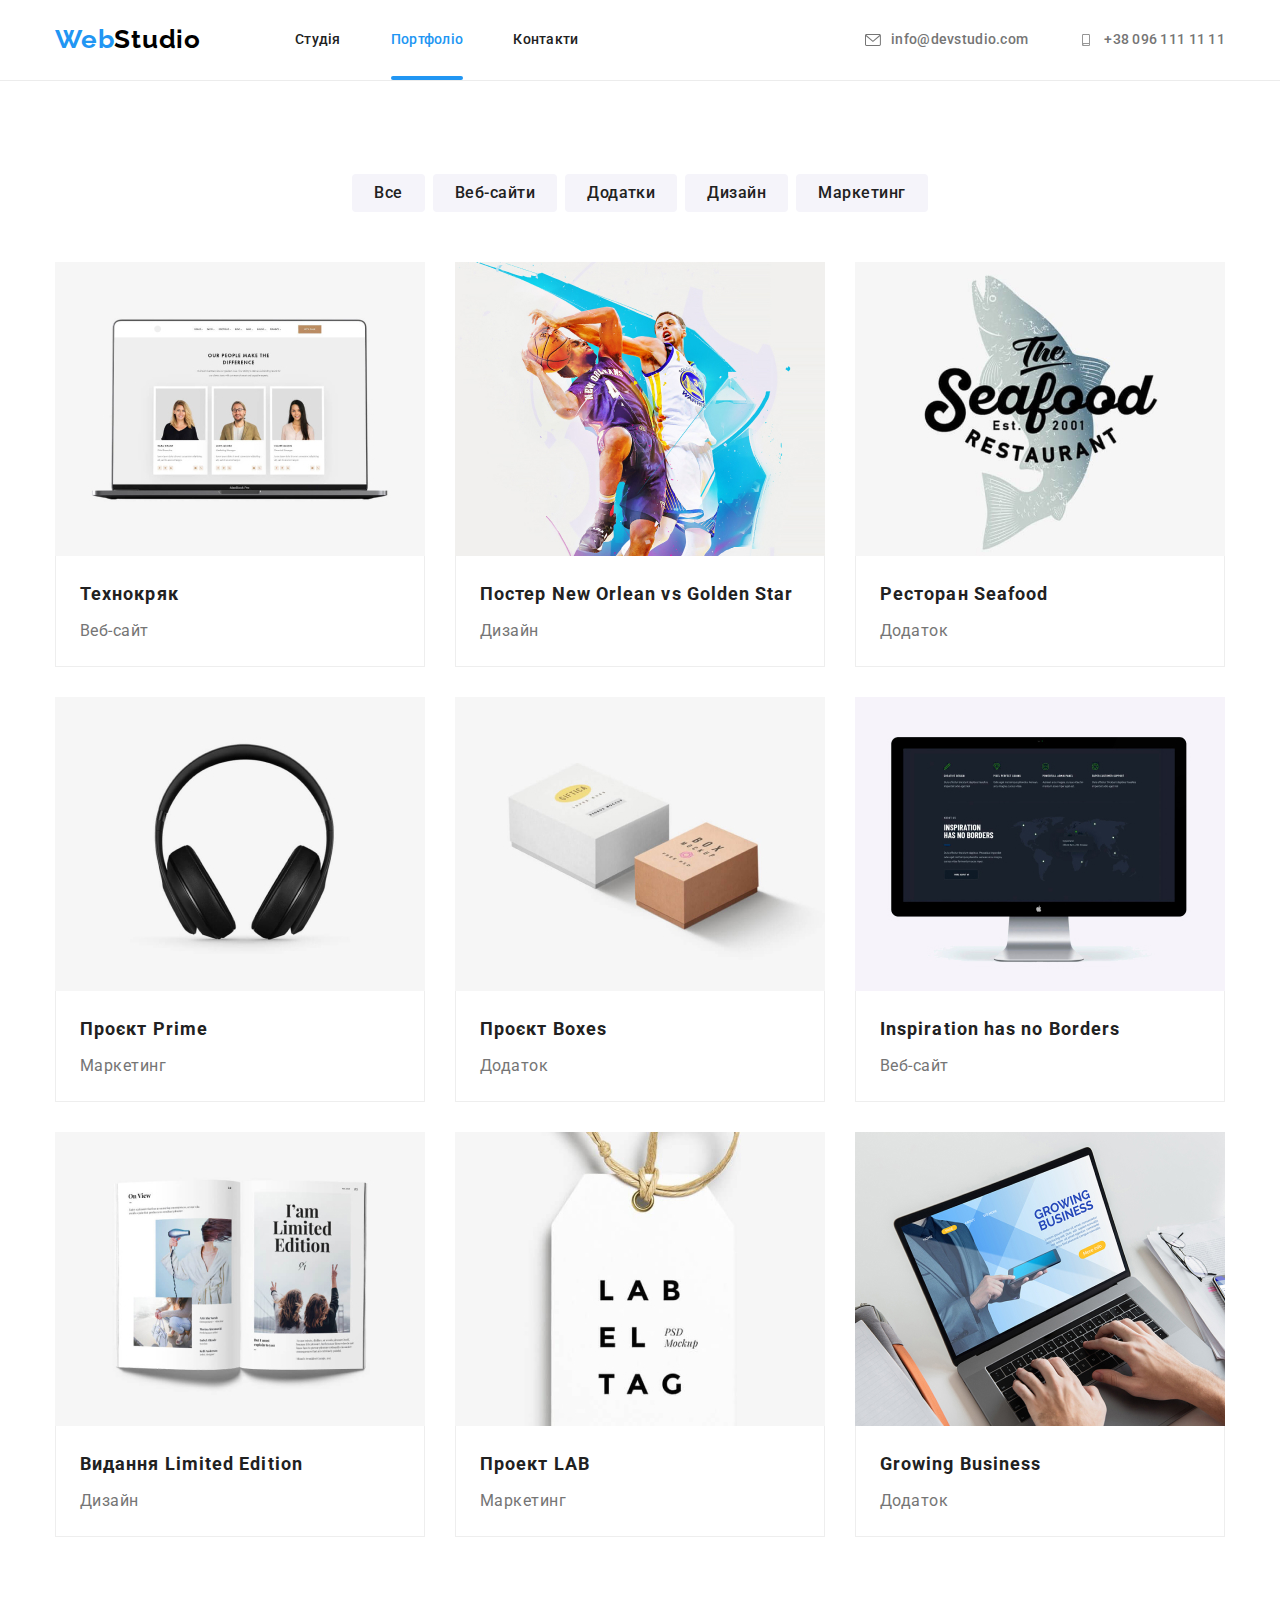
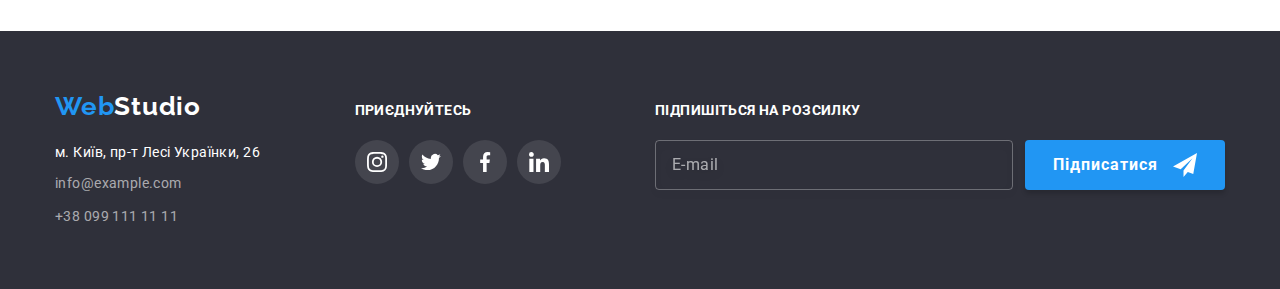
==== portfolio.html @ c59207f7 "Adding files" ====
<!DOCTYPE html>
<html lang="uk">
  <head>
    <meta charset="UTF-8" />
    <meta http-equiv="X-UA-Compatible" content="IE=edge" />
    <meta name="viewport" content="width=device-width, initial-scale=1.0" />

    <title>Portfolio</title>

    <link rel="preconnect" href="https://fonts.googleapis.com" />
    <link rel="preconnect" href="https://fonts.gstatic.com" crossorigin />
    <link
      href="https://fonts.googleapis.com/css2?family=Raleway:wght@700&display=swap"
      rel="stylesheet"
    />

    <link rel="preconnect" href="https://fonts.googleapis.com" />
    <link rel="preconnect" href="https://fonts.gstatic.com" crossorigin />
    <link
      href="https://fonts.googleapis.com/css2?family=Roboto:wght@400;500;700;900&display=swap"
      rel="stylesheet"
    />
    <!-- Normalizer css -->
    <link
      rel="stylesheet"
      href="https://cdnjs.cloudflare.com/ajax/libs/modern-normalize/1.0.0/modern-normalize.min.css"
    />
    <!-- My css style -->
    <link rel="stylesheet" href="./css/main.min.css" />
  </head>

  <body>
    <!--Header-->

    <header class="page-header">
      <div class="container page-header__container">
        <!--Main navigation-->
        <nav class="page-navigation">
          <a href="./index.html" class="logo header__logo">
            <span class="logo__span">Web</span>Studio
          </a>

          <ul class="menu header__menu">
            <li class="menu__item">
              <a class="menu__link" href="./index.html">Студія</a>
            </li>
            <li class="menu__item menu__item_current">
              <a class="menu__link" href="./portfolio.html">Портфоліо</a>
            </li>
            <li class="menu__item">
              <a class="menu__link" href="#">Контакти</a>
            </li>
          </ul>
        </nav>

        <!--Contacts-->
        <ul class="contact-list">
          <li class="contact-list__item">
            <a href="mailto:info@devstudio.com" class="contact-list__link">
              <svg class="contact-list__icon" width="16" height="12">
                <use href="./images/sprite.svg#icon-envelope"></use>
              </svg>
              info@devstudio.com
            </a>
          </li>
          <li class="contact-list__item">
            <a href="tel:+380961111111" class="contact-list__link">
              <svg class="contact-list__icon" width="16" height="12">
                <use href="./images/sprite.svg#icon-smartphone"></use>
              </svg>
              +38 096 111 11 11
            </a>
          </li>
        </ul>
      </div>
    </header>

    <main class="main">
      <!--Portfolio gallery-->
      <div class="container">
        <section class="portfolio-section">
          <!-- h2 must be hidden by css -->
          <h1 class="hidden-title">Портфоліо</h1>

          <!--Gallery navgation-->
          <ul class="gallery-navigation">
            <li class="gallery-navigation__item">
              <button class="gallery-navigation__button" type="button">
                Все
              </button>
            </li>
            <li class="gallery-navigation__item">
              <button class="gallery-navigation__button" type="button">
                Веб-сайти
              </button>
            </li>
            <li class="gallery-navigation__item">
              <button class="gallery-navigation__button" type="button">
                Додатки
              </button>
            </li>
            <li class="gallery-navigation__item">
              <button class="gallery-navigation__button" type="button">
                Дизайн
              </button>
            </li>
            <li class="gallery-navigation__item">
              <button class="gallery-navigation__button" type="button">
                Маркетинг
              </button>
            </li>
          </ul>

          <!--Gallery-->

          <ul class="gallery">
            <li class="gallery__item">
              <a href="" class="gallery__link">
                <div class="imagebox">
                  <p class="imagebox__text">
                    Ресурс пропонує комплексні пропозиції з різним рівнем
                    функціоналу та сервісів. Все це дозволить відвідувачу
                    отримати вичерпні відомості про компанію чи приватну особу.
                  </p>
                  <img
                    src="./images/project-1.jpg"
                    alt="Веб-сайт Технокряк"
                    width="370"
                    height="294"
                  />
                </div>
                <div class="descr-container">
                  <h3 class="descr-container__header">Технокряк</h3>
                  <p class="descr-container__text">Веб-сайт</p>
                </div>
              </a>
            </li>

            <li class="gallery__item">
              <a href="" class="gallery__link">
                <div class="imagebox">
                  <p class="imagebox__text">
                    Ресурс пропонує комплексні пропозиції з різним рівнем
                    функціоналу та сервісів. Все це дозволить відвідувачу
                    отримати вичерпні відомості про компанію чи приватну особу.
                  </p>
                  <img
                    src="./images/project-2.jpg"
                    alt="Постер New Orlean"
                    width="370"
                    height="294"
                  />
                </div>
                <div class="descr-container">
                  <h3 class="descr-container__header">
                    Постер New Orlean vs Golden Star
                  </h3>
                  <p class="descr-container__text">Дизайн</p>
                </div>
              </a>
            </li>

            <li class="gallery__item">
              <a href="" class="gallery__link">
                <div class="imagebox">
                  <p class="imagebox__text">
                    Ресурс пропонує комплексні пропозиції з різним рівнем
                    функціоналу та сервісів. Все це дозволить відвідувачу
                    отримати вичерпні відомості про компанію чи приватну особу.
                  </p>
                  <img
                    src="./images/project-3.jpg"
                    alt="Додаток Ресторан Seafood"
                    width="370"
                    height="294"
                  />
                </div>
                <div class="descr-container">
                  <h3 class="descr-container__header">Ресторан Seafood</h3>
                  <p class="descr-container__text">Додаток</p>
                </div>
              </a>
            </li>

            <li class="gallery__item">
              <a href="" class="gallery__link">
                <div class="imagebox">
                  <p class="imagebox__text">
                    Ресурс пропонує комплексні пропозиції з різним рівнем
                    функціоналу та сервісів. Все це дозволить відвідувачу
                    отримати вичерпні відомості про компанію чи приватну особу.
                  </p>
                  <img
                    src="./images/project-4.jpg"
                    alt="Маркетинг Проєкт Prime"
                    width="370"
                    height="294"
                  />
                </div>
                <div class="descr-container">
                  <h3 class="descr-container__header">Проєкт Prime</h3>
                  <p class="descr-container__text">Маркетинг</p>
                </div>
              </a>
            </li>

            <li class="gallery__item">
              <a href="" class="gallery__link">
                <div class="imagebox">
                  <p class="imagebox__text">
                    Ресурс пропонує комплексні пропозиції з різним рівнем
                    функціоналу та сервісів. Все це дозволить відвідувачу
                    отримати вичерпні відомості про компанію чи приватну особу.
                  </p>
                  <img
                    src="./images/project-5.jpg"
                    alt="Додаток Проєкт Boxes"
                    width="370"
                    height="294"
                  />
                </div>
                <div class="descr-container">
                  <h3 class="descr-container__header">Проєкт Boxes</h3>
                  <p class="descr-container__text">Додаток</p>
                </div>
              </a>
            </li>

            <li class="gallery__item">
              <a href="" class="gallery__link">
                <div class="imagebox">
                  <p class="imagebox__text">
                    Ресурс пропонує комплексні пропозиції з різним рівнем
                    функціоналу та сервісів. Все це дозволить відвідувачу
                    отримати вичерпні відомості про компанію чи приватну особу.
                  </p>
                  <img
                    src="./images/project-6.jpg"
                    alt="Веб-сайт Inspiration has no Borders"
                    width="370"
                    height="294"
                  />
                </div>
                <div class="descr-container">
                  <h3 class="descr-container__header">
                    Inspiration has no Borders
                  </h3>
                  <p class="descr-container__text">Веб-сайт</p>
                </div>
              </a>
            </li>

            <li class="gallery__item">
              <a href="" class="gallery__link">
                <div class="imagebox">
                  <p class="imagebox__text">
                    Ресурс пропонує комплексні пропозиції з різним рівнем
                    функціоналу та сервісів. Все це дозволить відвідувачу
                    отримати вичерпні відомості про компанію чи приватну особу.
                  </p>
                  <img
                    src="./images/project-7.jpg"
                    alt="Дизайн Видання Limited Edition"
                    width="370"
                    height="294"
                  />
                </div>
                <div class="descr-container">
                  <h3 class="descr-container__header">
                    Видання Limited Edition
                  </h3>
                  <p class="descr-container__text">Дизайн</p>
                </div>
              </a>
            </li>

            <li class="gallery__item">
              <a href="" class="gallery__link">
                <div class="imagebox">
                  <p class="imagebox__text">
                    Ресурс пропонує комплексні пропозиції з різним рівнем
                    функціоналу та сервісів. Все це дозволить відвідувачу
                    отримати вичерпні відомості про компанію чи приватну особу.
                  </p>
                  <img
                    src="./images/project-8.jpg"
                    alt="Маркетинг Проект LAB"
                    width="370"
                    height="294"
                  />
                </div>
                <div class="descr-container">
                  <h3 class="descr-container__header">Проект LAB</h3>
                  <p class="descr-container__text">Маркетинг</p>
                </div>
              </a>
            </li>

            <li class="gallery__item">
              <a href="" class="gallery__link">
                <div class="imagebox">
                  <p class="imagebox__text">
                    Ресурс пропонує комплексні пропозиції з різним рівнем
                    функціоналу та сервісів. Все це дозволить відвідувачу
                    отримати вичерпні відомості про компанію чи приватну особу.
                  </p>
                  <img
                    src="./images/project-9.jpg"
                    alt="Додаток Growing Business"
                    width="370"
                    height="294"
                  />
                </div>
                <div class="descr-container">
                  <h3 class="descr-container__header">Growing Business</h3>
                  <p class="descr-container__text">Додаток</p>
                </div>
              </a>
            </li>
          </ul>
        </section>
      </div>
    </main>

    <!--Footer-->
    <footer class="page-footer">
      <div class="container page-footer__container">
        <div>
          <!--Footer Logo-->
          <a href="./index.html" class="logo footer__logo">
            <span class="logo__span">Web</span>Studio
          </a>

          <!--Adress-->
          <address>
            <ul class="address-list">
              <li class="address-list__item">
                <a
                  class="address-list__link address-list__link_address"
                  href="https://goo.gl/maps/CPtrU1FHBa2aNyZL9"
                  target="_blank"
                  rel="noopener noreferrer nofollow"
                >
                  м. Київ, пр-т Лесі Українки, 26
                </a>
              </li>
              <li class="address-list__item">
                <a
                  class="address-list__link address-list__link_contact"
                  href="mailto:info@example.com"
                  >info@example.com
                </a>
              </li>
              <li class="address-list__item">
                <a
                  class="address-list__link address-list__link_contact"
                  href="tel:+380991111111"
                  >+38 099 111 11 11</a
                >
              </li>
            </ul>
          </address>
        </div>
        <div>
          <p class="footer-smlist__call">Приєднуйтесь</p>
          <ul class="footer-smlist">
            <li>
              <a href="https://www.instagram.com/" class="footer-smlist__link">
                <svg
                  lang="en"
                  aria-label="instagram"
                  class="footer-smlist__icon"
                >
                  <use href="./images/sprite.svg#icon-instagram"></use>
                </svg>
              </a>
            </li>
            <li>
              <a href="https://www.twitter.com/" class="footer-smlist__link">
                <svg lang="en" aria-label="twitter" class="footer-smlist__icon">
                  <use href="./images/sprite.svg#icon-twitter"></use>
                </svg>
              </a>
            </li>
            <li>
              <a href="https://www.facebook.com" class="footer-smlist__link">
                <svg
                  lang="en"
                  aria-label="facebook"
                  class="footer-smlist__icon"
                >
                  <use href="./images/sprite.svg#icon-facebook"></use>
                </svg>
              </a>
            </li>
            <li>
              <a href="https://www.linkedin.com/" class="footer-smlist__link">
                <svg
                  lang="en"
                  aria-label="linkedin"
                  class="footer-smlist__icon"
                >
                  <use href="./images/sprite.svg#icon-linkedin"></use>
                </svg>
              </a>
            </li>
          </ul>
        </div>
        <div>
          <p class="footer-form__call">Підпишіться на розсилку</p>
          <form class="footer-form">
            <label class="footer-form__label">
              <input
                class="footer-form__input"
                type="email"
                name="user_email"
                autocomplete="email"
                placeholder="E-mail"
                required
              />
            </label>
            <button type="submit" class="button footer-form__button">
              Підписатися
              <svg
                class="button__icon footer-form__button_icon"
                width="24"
                height="24"
              >
                <use href="./images/icons.svg#icon-send"></use>
              </svg>
            </button>
          </form>
        </div>
      </div>
    </footer>
  </body>
</html>
---- css/main.min.css ----
:root{--body-text-color: rgba(33, 33, 33, 100%);--logo-text-color: rgba(0, 0, 0, 100%);--accent-blue-color: rgba(33, 150, 243, 100%);--list-text-color: rgba(117, 117, 117, 100%);--modal-form-placeholder-color: rgba(117, 117, 117, 50%);--body-background-color: rgba(255, 255, 255, 100%);--grey-background-color: rgba(245, 244, 250, 100%);--footer-background-color: rgba(47, 48, 58, 100%);--address-text-color: rgba(255, 255, 255, 60%);--header-border-color: rgba(236, 236, 236, 100%);--portfolio-item-border-color: rgba(238, 238, 238, 100%);--hero-image-overlay-color: rgba(47, 48, 58, 40%);--hero-image-background-color: rgba(196, 196, 196, 100%);--socialmedia-icon-color: rgba(175, 177, 184, 100%);--footer-smlist-icon-color: rgba(255, 255, 255, 10%);--item-overlay-backgroundcolor: rgba(47, 48, 58, 80%);--portfolio-overlay-color: rgba(33, 150, 243, 90%);--backdrop-background-color: rgba(0, 0, 0, 20%);--form-submit-button-shadow-color: rgba(0, 0, 0, 15%);--footer-input-border-color: rgba(255, 255, 255, 30%);--modal-window-transition-rule: 500ms cubic-bezier(0.4, 0, 0.2, 1);--main-transition-rule: 250ms cubic-bezier(0.4, 0, 0.2, 1)}.footer__logo,.logo__span,.header__logo{font-family:"Raleway",sans-serif}html{box-sizing:border-box}*,*::before,*::after{box-sizing:inherit}body{background-color:var(--body-background-color);color:var(--body-text-color);font-family:"Roboto",sans-serif}h1,h2,h3,h4,p{margin-top:0;margin-bottom:0}ul,ol{margin-top:0;margin-bottom:0;padding:0;list-style:none}img{display:block;max-width:100%;height:auto}a{text-decoration:none}input,textarea{padding:0;margin:0}.container{width:1200px;margin-left:auto;margin-right:auto;padding-left:15px;padding-right:15px}.header__logo{display:block;padding-top:24px;padding-bottom:25px;margin-right:94px;transition:color var(--main-transition-rule);font-weight:700;font-size:26px;line-height:1.19;letter-spacing:.03em;color:var(--logo-text-color)}.logo__span{font-weight:700;font-size:26px;line-height:1.19;letter-spacing:.03em;color:var(--accent-blue-color)}.header__logo:hover,.header__logo:focus{color:var(--accent-blue-color)}.footer__logo{display:block;margin-top:0;margin-bottom:20px;transition:color var(--main-transition-rule);font-weight:700;font-size:26px;line-height:1.19;letter-spacing:.03em;color:var(--body-background-color)}.footer__logo:hover,.footer__logo:focus{color:var(--accent-blue-color)}.page-header{background-color:var(--body-background-color);border-bottom:1px solid;border-color:var(--header-border-color)}.page-header__container{display:flex;justify-content:space-between;align-items:center}.page-navigation{display:flex;flex-direction:row;justify-content:space-between}.header__menu{display:flex;flex-direction:row;align-items:center;gap:50px}.menu__item{position:relative}.menu__link{display:block;padding-top:32px;padding-bottom:32px;transition:color var(--main-transition-rule);font-weight:500;font-size:14px;line-height:1.14;letter-spacing:.02em;color:var(--body-text-color)}.menu__item .menu__link:hover,.menu__item .menu__link:focus{color:var(--accent-blue-color)}.menu__item_current .menu__link{color:var(--accent-blue-color)}.menu__item_current::after{position:absolute;bottom:0;width:100%;height:4px;content:"";background-color:var(--accent-blue-color);border-radius:2px}.contact-list{display:flex;column-gap:50px}.contact-list__link{display:flex;align-items:center;justify-content:center;column-gap:10px;padding-top:32px;padding-bottom:32px;transition:color var(--main-transition-rule);font-weight:500;font-size:14px;line-height:1.14;letter-spacing:.02em;color:var(--list-text-color)}.contact-list__item .contact-list__link:hover,.contact-list__item .contact-list__link:focus{color:var(--accent-blue-color)}.contact-list__icon{fill:currentColor}.page-footer{background-color:var(--footer-background-color)}.page-footer__container{display:flex;justify-content:space-between;align-items:baseline;padding-top:60px;padding-bottom:60px}.address-list__item{margin-bottom:9px}.address-list__item:last-child{margin-bottom:0}.address-list__link:hover,.address-list__link:focus{color:var(--accent-blue-color)}.address-list__link_address{transition:color var(--main-transition-rule);font-style:normal;font-weight:400;font-size:14px;line-height:1.5;letter-spacing:.03em;color:var(--body-background-color)}.address-list__link_contact{transition:color var(--main-transition-rule);font-style:normal;font-weight:400;font-size:14px;line-height:1.71;letter-spacing:.03em;color:var(--address-text-color)}.footer-smlist{list-style:none;display:flex;justify-content:center;column-gap:10px}.footer-smlist__call{margin-bottom:20px;font-weight:700;font-size:14px;line-height:1.33;letter-spacing:.03em;color:var(--body-background-color);text-transform:uppercase}.footer-smlist__link{display:flex;align-items:center;justify-content:center;width:44px;height:44px;transition:background-color var(--main-transition-rule);border-radius:50%;background-color:var(--footer-smlist-icon-color)}.footer-smlist__link:hover,.footer-smlist__link:focus{background-color:var(--accent-blue-color)}.footer-smlist__icon{width:20px;height:20px;fill:var(--body-background-color)}.footer-form{display:flex}.footer-form__call{margin-bottom:20px;font-weight:700;font-size:14px;line-height:1.33;letter-spacing:.03em;color:var(--body-background-color);text-transform:uppercase}.footer-form__input{width:358px;height:50px;padding:15px 16px;margin-right:12px;border:1px solid var(--footer-input-border-color);filter:drop-shadow(0px 4px 4px rgba(0, 0, 0, 0.15));border-radius:4px;background-color:rgba(0,0,0,0);transition:border var(--main-transition-rule);font-weight:400;font-size:16px;line-height:1.25;letter-spacing:.03em;color:var(--body-background-color)}.footer-form__input::placeholder{font-weight:400;font-size:16px;line-height:1.25;letter-spacing:.03em;color:var(--address-text-color)}.footer-form__button{display:flex;justify-content:space-between;align-items:center;width:200px;height:50px;padding:10px 28px;background-color:var(--accent-blue-color);box-shadow:0px 4px 4px var(--form-submit-button-shadow-color);border:none;border-radius:4px;font-weight:700;font-size:16px;line-height:1.88;letter-spacing:.06em;color:var(--body-background-color);cursor:pointer}.footer-form__button_icon{fill:var(--body-background-color)}.index-hero{margin-bottom:0;padding-top:200px;padding-bottom:200px;text-align:center;max-width:1600px;max-height:600px;margin-left:auto;margin-right:auto;background-color:var(--hero-image-overlay-color);background-image:linear-gradient(to right, var(--hero-image-overlay-color), var(--hero-image-overlay-color)),url(../images/hero-image.jpg);background-repeat:no-repeat;background-position:center;background-size:cover}.index-hero__title{width:696px;margin:0 auto 30px auto;font-weight:900;font-size:44px;line-height:1.36;letter-spacing:.06em;color:var(--body-background-color);text-align:center;text-transform:uppercase}.index-hero__button{width:216px;height:50px;transition:background-color var(--main-transition-rule);background-color:var(--accent-blue-color);border:none;border-radius:4px;cursor:pointer;font-weight:700;font-size:16px;line-height:1.88;letter-spacing:.06em;color:var(--body-background-color)}.index-hero__button:focus{background-color:var(--accent-blue-color)}.advantages-section{margin:top 0;padding-top:94px}.hidden-title{white-space:nowrap;width:1px;height:1px;overflow:hidden;border:0;padding:0;clip:rect(0 0 0 0);clip-path:inset(50%);margin:-1px}.advantages-list{list-style:none;display:flex;justify-content:space-between}.advantages-list__item{width:270px;margin-right:30px}.advantages-list__item:last-child{margin-right:0}.advantages-list__item::before{display:block;content:"";height:120px;background-repeat:no-repeat;background-position:50% 50%;background-color:var(--grey-background-color);margin-bottom:30px;border-radius:4px}.advantages-list__item_icon-antenna::before{background-image:url(../images/antenna.svg)}.advantages-list__item_icon-clock::before{background-image:url(../images/clock.svg)}.advantages-list__item_icon-diagram::before{background-image:url(../images/diagram.svg)}.advantages-list__item_icon-astronaut::before{background-image:url(../images/astronaut.svg)}.advantages-list__item-header{font-weight:700;font-size:14px;line-height:1.14;letter-spacing:.03em;color:var(--body-text-color);text-transform:uppercase;margin-bottom:10px}.advantages-list__item-text{font-weight:400;font-size:14px;line-height:1.71;letter-spacing:.03em;color:var(--list-text-color)}.worklist-section{margin:top 0;padding-top:94px;padding-bottom:94px;transition:color var(--main-transition-rule)}.worklist-title{margin-bottom:50px;font-weight:700;font-size:36px;line-height:1.17;letter-spacing:.03em;color:var(--body-text-color);text-align:center}.worklist{list-style:none;display:flex;flex-direction:row;justify-content:space-between}.worklist__link{position:relative}.worklist__link:hover,.worklist__link:focus{color:var(--accent-blue-color)}.worklist__descr{position:absolute;bottom:0%;left:50%;height:70px;width:100%;display:flex;align-items:center;justify-content:center;transform:translate(-50%, 0%);opacity:0;transition:opacity var(--main-transition-rule);font-weight:700;font-size:14px;line-height:1.14;letter-spacing:.03em;color:var(--body-background-color);text-align:center;text-transform:uppercase;background-color:var(--item-overlay-backgroundcolor)}.worklist__link:hover .worklist__descr,.worklist__link:focus .worklist__descr{opacity:1}.worklist__image{display:block}.teamlist-section{background-color:var(--grey-background-color);padding-top:94px;padding-bottom:94px;text-align:center}.teamlist-section__title{font-weight:700;font-size:36px;line-height:1.17;text-align:center;letter-spacing:.03em;margin-bottom:50px}.teamlist{list-style:none;display:flex;flex-direction:row;justify-content:space-between}.teamlist__item{background-color:var(--body-background-color);width:270px;margin-right:30px;border-radius:0px 0px 4px 4px;box-shadow:0px 1px 3px rgba(0,0,0,.12),0px 1px 1px rgba(0,0,0,.14),0px 2px 1px rgba(0,0,0,.2)}.teamlist__item:last-child{margin-right:0}.employee{margin-top:0px;padding:30px 0;background-color:var(--body-background-color)}.employee__name{margin-bottom:10px;font-weight:500;font-size:16px;line-height:1.18;letter-spacing:.03em;color:var(--body-text-color)}.employee__position{margin-bottom:16px;font-weight:400;font-size:16px;line-height:1.18;letter-spacing:.03em;color:var(--list-text-color)}.smlist{list-style:none;display:flex;justify-content:center;column-gap:10px}.smlist__link{display:flex;align-items:center;justify-content:center;width:44px;height:44px;transition:background-color var(--main-transition-rule);border-radius:50%;background-color:var(--body-background-color)}.smlist__link:hover,.smlist__link:focus{background-color:var(--accent-blue-color)}.smlist__icon{width:20px;height:20px;transition:fill var(--main-transition-rule);fill:var(--socialmedia-icon-color)}.smlist__link:hover .smlist__icon,.smlist__link:focus .smlist__icon{fill:var(--body-background-color)}.clientlist-section{text-align:center;padding-top:94px;padding-bottom:94px;background-color:var(--body-background-color)}.clientlist__title{margin-bottom:50px;font-weight:700;font-size:36px;line-height:1.17;letter-spacing:.03em;color:var(--body-text-color)}.clientlist{display:flex;justify-content:center;column-gap:30px}.clientlist__link{display:flex;align-items:center;justify-content:center;width:170px;height:92px;transition:fill var(--main-transition-rule),border-color var(--main-transition-rule);border:1px solid;border-color:var(--socialmedia-icon-color);border-radius:4px}.clientlist__link:hover,.clientlist__link:focus{fill:var(--accent-blue-color);border-color:var(--accent-blue-color)}.clientlist__icon{width:106px;height:60px;transition:fill var(--main-transition-rule);fill:var(--socialmedia-icon-color)}.clientlist__link:focus .clientlist__icon,.clientlist__link:hover .clientlist__icon{fill:var(--accent-blue-color)}.portfolio-section{padding-top:94px;padding-bottom:94px;background-color:var(--body-background-color)}.gallery-navigation{display:flex;flex-direction:row;justify-content:center;align-items:center;margin-bottom:50px}.gallery-navigation__item:nth-child(n+2){margin-left:8px}.gallery-navigation__button{height:38px;padding:6px 22px;cursor:pointer;transition:background-color var(--main-transition-rule),color var(--main-transition-rule),box-shadow var(--main-transition-rule);background-color:var(--grey-background-color);border:none;border-radius:4px;font-weight:500;font-size:16px;line-height:1.63;letter-spacing:.03em;color:var(--body-text-color);text-align:center}.gallery-navigation__button:focus,.gallery-navigation__button:hover{background-color:var(--accent-blue-color);color:var(--body-background-color);box-shadow:0px 3px 1px rgba(0,0,0,.1),0px 1px 2px rgba(0,0,0,.08),0px 2px 2px rgba(0,0,0,.12)}.gallery{display:flex;flex-wrap:wrap;justify-content:space-between;gap:30px}.gallery__item{width:370px}.gallery__item:nth-child(n+6){margin-bottom:0px}.gallery__item:nth-child(3n){margin-right:0}.gallery__link{display:block;transition:box-sizing var(--main-transition-rule),box-shadow var(--main-transition-rule)}.gallery__link:hover,.gallery__link:focus{box-sizing:border-box;box-shadow:0px 1px 1px rgba(0,0,0,.12),0px 4px 4px rgba(0,0,0,.06),1px 4px 6px rgba(0,0,0,.16)}.imagebox{position:relative;overflow:hidden}.imagebox__text{position:absolute;top:0;left:0;width:100%;height:100%;background-color:var(--portfolio-overlay-color);padding:63px 24px;transform:translatey(101%);transition:transform var(--main-transition-rule);font-weight:400;font-size:18px;line-height:1.56;letter-spacing:.03em;color:var(--body-background-color)}.gallery__link:hover .imagebox__text,.gallery__link:focus .imagebox__text{transform:translatey(0)}.descr-container{margin-top:0px;padding:20px 24px;background-color:var(--body-background-color);border:1px solid;border-top:0px;border-color:var(--portfolio-item-border-color)}.descr-container__header{margin-bottom:4px;font-weight:700;font-size:18px;line-height:2;letter-spacing:.06em;color:var(--body-text-color)}.descr-container__text{font-weight:400;font-size:16px;line-height:1.875;letter-spacing:.03em;color:var(--list-text-color)}.backdrop{position:fixed;top:0;left:0;visibility:visible;opacity:1;transition:opacity var(--modal-window-transition-rule),visibility var(--modal-window-transition-rule);width:100%;height:100%;background-color:var(--backdrop-background-color)}.backdrop.hidden__backdrop{visibility:hidden;opacity:0;pointer-events:none}.modal-window{position:absolute;top:50%;left:50%;width:528px;height:581px;padding:40px;transform:translate(-50%, -50%);transition:transform var(--modal-window-transition-rule);background-color:var(--body-background-color)}.modal-window__close-button{position:absolute;top:8px;right:8px;width:30px;height:30px;display:flex;align-items:center;justify-content:center;background-color:var(--body-background-color);border:1px solid var(--backdrop-background-color);border-radius:15px;cursor:pointer}.modal-window__icon{width:18px;height:18px;transition:fill var(--main-transition-rule);fill:var(--body-text-color)}.modal-window__close-button:hover .modal-window__icon,.modal-window__close-button:focus .modal-window__icon{fill:var(--accent-blue-color)}.modal-form{display:flex;flex-direction:column}.modal-form__title{margin-bottom:12px;font-weight:700;font-size:20px;line-height:1.15;letter-spacing:.03em;color:var(--body-text-color);text-align:center}.modal-form__field{margin-bottom:10px}.modal-form__field-descr{display:block;margin-bottom:4px;font-weight:400;font-size:12px;line-height:1.16;letter-spacing:.01em;color:var(--list-text-color)}.modal-form__input{width:100%;height:40px;padding:11px 11px 11px 42px;border:1px solid rgba(33,33,33,.2);border-radius:4px;transition:border var(--main-transition-rule);font-weight:400;font-size:12px;line-height:1.16;letter-spacing:.01em;color:var(--body-text-color)}.modal-form__input:focus{outline:none;border-color:var(--accent-blue-color)}.input-wrapper{position:relative}.input-wrapper__icon{display:block;position:absolute;width:18px;height:18px;top:50%;left:12px;transform:translateY(-50%);transition:fill var(--main-transition-rule)}.modal-form__input:focus+.input-wrapper__icon{fill:var(--accent-blue-color)}.modal-form__message-field{margin-bottom:20px}.modal-form__message{display:block;width:100%;height:120px;padding:12px 16px;border:1px solid rgba(33,33,33,.2);border-radius:4px;transition:border var(--main-transition-rule);resize:none;font-weight:400;font-size:12px;line-height:1.16;letter-spacing:.01em;color:var(--body-text-color)}.modal-form__message:focus{outline:none;border-color:var(--accent-blue-color)}.modal-form__message::placeholder{font-weight:400;font-size:12px;line-height:1.16;letter-spacing:.01em;color:var(--modal-form-placeholder-color)}.modal-form__check-field{display:flex;align-items:center;justify-content:center;margin-bottom:30px;font-weight:400;font-size:14px;line-height:1.71;letter-spacing:.03em;color:var(--list-text-color)}.modal-form__check{position:absolute;appearance:none;box-shadow:none;transition:box-shadow var(--main-transition-rule)}.modal-form__check-icon-unchecked{width:16px;height:15px;margin-right:8px}.modal-form__check-icon-checked{display:none;width:16px;height:15px;margin-right:8px;fill:var(--accent-blue-color)}.modal-form__check:checked+.modal-form__check-icon-unchecked{display:none}.modal-form__check:checked~.modal-form__check-icon-checked{display:inline}.modal-form__check-link{position:relative;color:var(--accent-blue-color);outline:none}.modal-form__check-link::after{display:block;position:absolute;top:75%;width:100%;height:1px;content:"";background-color:var(--accent-blue-color)}.modal-form__button{align-self:center;width:200px;height:50px;padding:10px 28px;background-color:var(--accent-blue-color);box-shadow:0px 4px 4px var(--form-submit-button-shadow-color);border:none;border-radius:4px;font-weight:700;font-size:16px;line-height:1.88;letter-spacing:.06em;color:var(--body-background-color);cursor:pointer}/*# sourceMappingURL=main.min.css.map */
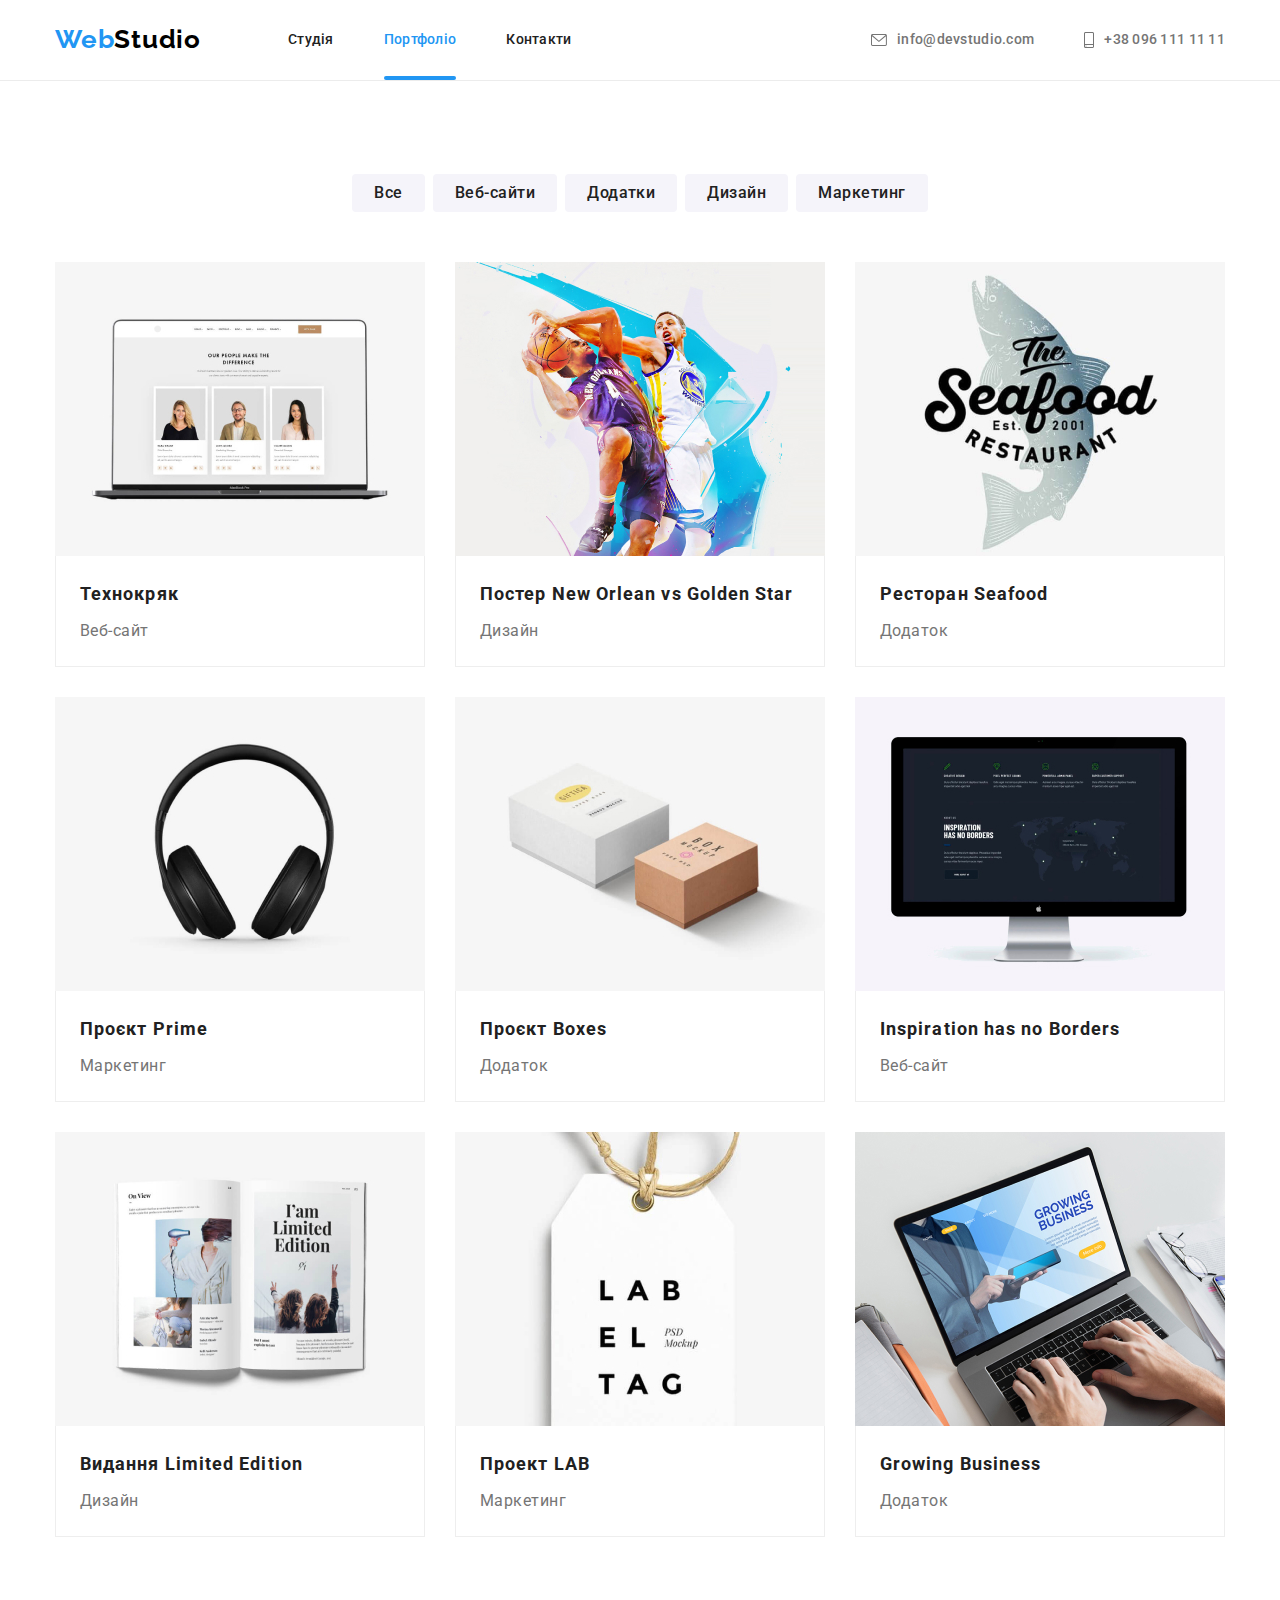
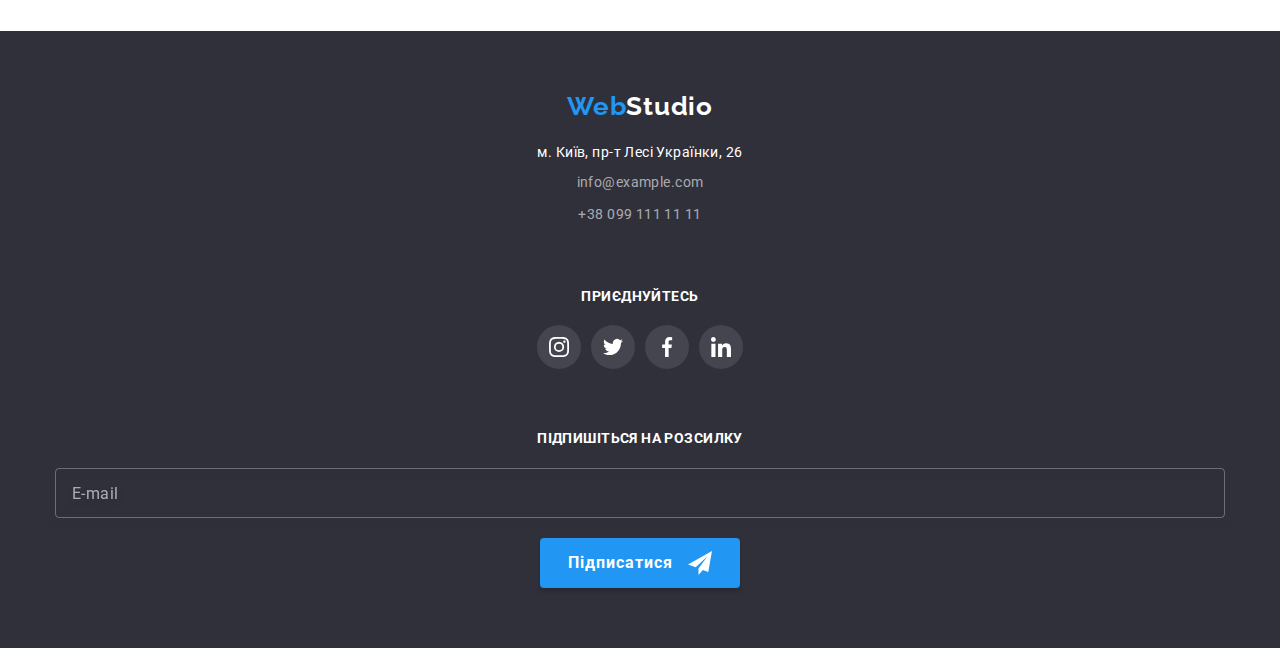
==== commit c463c94e: "footer__css--adaptive adding" ====
--- a/portfolio.html
+++ b/portfolio.html
@@ -52,26 +52,106 @@
             </li>
           </ul>
         </nav>
-
+        <button type="button" class="open-mobile-menu-button js-open-menu">
+          <svg class="open-mobile-menu-button__icon">
+            <use href="./images/sprite.svg#icon-burger"></use>
+          </svg>
+        </button>
         <!--Contacts-->
         <ul class="contact-list">
           <li class="contact-list__item">
-            <a href="mailto:info@devstudio.com" class="contact-list__link">
-              <svg class="contact-list__icon" width="16" height="12">
+            <a
+              href="mailto:info@devstudio.com"
+              class="contact-list__link contact-list__link-mail"
+            >
+              <svg class="contact-list__icon-envelope">
                 <use href="./images/sprite.svg#icon-envelope"></use>
               </svg>
               info@devstudio.com
             </a>
           </li>
           <li class="contact-list__item">
-            <a href="tel:+380961111111" class="contact-list__link">
-              <svg class="contact-list__icon" width="16" height="12">
+            <a
+              href="tel:+380961111111"
+              class="contact-list__link contact-list__link-phone"
+            >
+              <svg class="contact-list__icon-smartphone">
                 <use href="./images/sprite.svg#icon-smartphone"></use>
               </svg>
               +38 096 111 11 11
             </a>
           </li>
         </ul>
+      </div>
+      <div class="mobile-menu js-menu-container">
+        <div class="container mobile-menu__container">
+          <button type="button" class="mobile-menu__close-button js-close-menu">
+            <svg lang="en" aria-label="close" class="mobile-menu__close-icon">
+              <use href="./images/sprite.svg#icon-close-black"></use>
+            </svg>
+          </button>
+          <ul class="mobile-menu__list">
+            <li class="mobile-menu__item">
+              <a href="./index.html" class="mobile-menu__link">Студія</a>
+            </li>
+            <li class="mobile-menu__item mobile-menu__item-current">
+              <a href="./portfolio.html" class="mobile-menu__link">Портфоліо</a>
+            </li>
+            <li class="mobile-menu__item">
+              <a href="#" class="mobile-menu__link">Контакти</a>
+            </li>
+          </ul>
+          <div class="mobile-menu__contacts-container">
+            <ul class="mobile-menu__contact-list">
+              <li class="mobile-menu__contact-item">
+                <a href="tel:+380961111111" class="mobile-menu__contact-phone"
+                  >+38 096 111 11 11</a
+                >
+              </li>
+              <li class="mobile-menu__contact-item">
+                <a
+                  href="mailto:info@devstudio.com"
+                  class="mobile-menu__contact-mail"
+                  >info@devstudio.com</a
+                >
+              </li>
+            </ul>
+            <ul class="mobile-menu__smlist">
+              <li class="mobile-menu__smlist-item">
+                <a
+                  href="https://www.instagram.com/"
+                  class="mobile-menu__smlist-link"
+                >
+                  Instagram
+                </a>
+              </li>
+              <li class="mobile-menu__smlist-item">
+                <a
+                  href="https://www.twitter.com/"
+                  class="mobile-menu__smlist-link"
+                >
+                  Twitter
+                </a>
+              </li>
+              <li class="mobile-menu__smlist-item">
+                <a
+                  href="https://www.facebook.com"
+                  class="mobile-menu__smlist-link"
+                >
+                  Facebook
+                </a>
+              </li>
+              <li class="mobile-menu__smlist-item">
+                <a
+                  href="https://www.linkedin.com/"
+                  class="mobile-menu__smlist-link"
+                >
+                  Linkedin
+                </a>
+              </li>
+            </ul>
+          </div>
+        </div>
       </div>
     </header>
 
@@ -433,5 +513,6 @@
         </div>
       </div>
     </footer>
+    <script src="./js/mobile-menu.js"></script>
   </body>
 </html>
--- a/css/main.min.css
+++ b/css/main.min.css
@@ -1 +1 @@
-:root{--body-text-color: rgba(33, 33, 33, 100%);--logo-text-color: rgba(0, 0, 0, 100%);--accent-blue-color: rgba(33, 150, 243, 100%);--list-text-color: rgba(117, 117, 117, 100%);--modal-form-placeholder-color: rgba(117, 117, 117, 50%);--body-background-color: rgba(255, 255, 255, 100%);--grey-background-color: rgba(245, 244, 250, 100%);--footer-background-color: rgba(47, 48, 58, 100%);--address-text-color: rgba(255, 255, 255, 60%);--header-border-color: rgba(236, 236, 236, 100%);--portfolio-item-border-color: rgba(238, 238, 238, 100%);--hero-image-overlay-color: rgba(47, 48, 58, 40%);--hero-image-background-color: rgba(196, 196, 196, 100%);--socialmedia-icon-color: rgba(175, 177, 184, 100%);--footer-smlist-icon-color: rgba(255, 255, 255, 10%);--item-overlay-backgroundcolor: rgba(47, 48, 58, 80%);--portfolio-overlay-color: rgba(33, 150, 243, 90%);--backdrop-background-color: rgba(0, 0, 0, 20%);--form-submit-button-shadow-color: rgba(0, 0, 0, 15%);--footer-input-border-color: rgba(255, 255, 255, 30%);--modal-window-transition-rule: 500ms cubic-bezier(0.4, 0, 0.2, 1);--main-transition-rule: 250ms cubic-bezier(0.4, 0, 0.2, 1)}.footer__logo,.logo__span,.header__logo{font-family:"Raleway",sans-serif}html{box-sizing:border-box}*,*::before,*::after{box-sizing:inherit}body{background-color:var(--body-background-color);color:var(--body-text-color);font-family:"Roboto",sans-serif}h1,h2,h3,h4,p{margin-top:0;margin-bottom:0}ul,ol{margin-top:0;margin-bottom:0;padding:0;list-style:none}img{display:block;max-width:100%;height:auto}a{text-decoration:none}input,textarea{padding:0;margin:0}.container{width:1200px;margin-left:auto;margin-right:auto;padding-left:15px;padding-right:15px}.header__logo{display:block;padding-top:24px;padding-bottom:25px;margin-right:94px;transition:color var(--main-transition-rule);font-weight:700;font-size:26px;line-height:1.19;letter-spacing:.03em;color:var(--logo-text-color)}.logo__span{font-weight:700;font-size:26px;line-height:1.19;letter-spacing:.03em;color:var(--accent-blue-color)}.header__logo:hover,.header__logo:focus{color:var(--accent-blue-color)}.footer__logo{display:block;margin-top:0;margin-bottom:20px;transition:color var(--main-transition-rule);font-weight:700;font-size:26px;line-height:1.19;letter-spacing:.03em;color:var(--body-background-color)}.footer__logo:hover,.footer__logo:focus{color:var(--accent-blue-color)}.page-header{background-color:var(--body-background-color);border-bottom:1px solid;border-color:var(--header-border-color)}.page-header__container{display:flex;justify-content:space-between;align-items:center}.page-navigation{display:flex;flex-direction:row;justify-content:space-between}.header__menu{display:flex;flex-direction:row;align-items:center;gap:50px}.menu__item{position:relative}.menu__link{display:block;padding-top:32px;padding-bottom:32px;transition:color var(--main-transition-rule);font-weight:500;font-size:14px;line-height:1.14;letter-spacing:.02em;color:var(--body-text-color)}.menu__item .menu__link:hover,.menu__item .menu__link:focus{color:var(--accent-blue-color)}.menu__item_current .menu__link{color:var(--accent-blue-color)}.menu__item_current::after{position:absolute;bottom:0;width:100%;height:4px;content:"";background-color:var(--accent-blue-color);border-radius:2px}.contact-list{display:flex;column-gap:50px}.contact-list__link{display:flex;align-items:center;justify-content:center;column-gap:10px;padding-top:32px;padding-bottom:32px;transition:color var(--main-transition-rule);font-weight:500;font-size:14px;line-height:1.14;letter-spacing:.02em;color:var(--list-text-color)}.contact-list__item .contact-list__link:hover,.contact-list__item .contact-list__link:focus{color:var(--accent-blue-color)}.contact-list__icon{fill:currentColor}.page-footer{background-color:var(--footer-background-color)}.page-footer__container{display:flex;justify-content:space-between;align-items:baseline;padding-top:60px;padding-bottom:60px}.address-list__item{margin-bottom:9px}.address-list__item:last-child{margin-bottom:0}.address-list__link:hover,.address-list__link:focus{color:var(--accent-blue-color)}.address-list__link_address{transition:color var(--main-transition-rule);font-style:normal;font-weight:400;font-size:14px;line-height:1.5;letter-spacing:.03em;color:var(--body-background-color)}.address-list__link_contact{transition:color var(--main-transition-rule);font-style:normal;font-weight:400;font-size:14px;line-height:1.71;letter-spacing:.03em;color:var(--address-text-color)}.footer-smlist{list-style:none;display:flex;justify-content:center;column-gap:10px}.footer-smlist__call{margin-bottom:20px;font-weight:700;font-size:14px;line-height:1.33;letter-spacing:.03em;color:var(--body-background-color);text-transform:uppercase}.footer-smlist__link{display:flex;align-items:center;justify-content:center;width:44px;height:44px;transition:background-color var(--main-transition-rule);border-radius:50%;background-color:var(--footer-smlist-icon-color)}.footer-smlist__link:hover,.footer-smlist__link:focus{background-color:var(--accent-blue-color)}.footer-smlist__icon{width:20px;height:20px;fill:var(--body-background-color)}.footer-form{display:flex}.footer-form__call{margin-bottom:20px;font-weight:700;font-size:14px;line-height:1.33;letter-spacing:.03em;color:var(--body-background-color);text-transform:uppercase}.footer-form__input{width:358px;height:50px;padding:15px 16px;margin-right:12px;border:1px solid var(--footer-input-border-color);filter:drop-shadow(0px 4px 4px rgba(0, 0, 0, 0.15));border-radius:4px;background-color:rgba(0,0,0,0);transition:border var(--main-transition-rule);font-weight:400;font-size:16px;line-height:1.25;letter-spacing:.03em;color:var(--body-background-color)}.footer-form__input::placeholder{font-weight:400;font-size:16px;line-height:1.25;letter-spacing:.03em;color:var(--address-text-color)}.footer-form__button{display:flex;justify-content:space-between;align-items:center;width:200px;height:50px;padding:10px 28px;background-color:var(--accent-blue-color);box-shadow:0px 4px 4px var(--form-submit-button-shadow-color);border:none;border-radius:4px;font-weight:700;font-size:16px;line-height:1.88;letter-spacing:.06em;color:var(--body-background-color);cursor:pointer}.footer-form__button_icon{fill:var(--body-background-color)}.index-hero{margin-bottom:0;padding-top:200px;padding-bottom:200px;text-align:center;max-width:1600px;max-height:600px;margin-left:auto;margin-right:auto;background-color:var(--hero-image-overlay-color);background-image:linear-gradient(to right, var(--hero-image-overlay-color), var(--hero-image-overlay-color)),url(../images/hero-image.jpg);background-repeat:no-repeat;background-position:center;background-size:cover}.index-hero__title{width:696px;margin:0 auto 30px auto;font-weight:900;font-size:44px;line-height:1.36;letter-spacing:.06em;color:var(--body-background-color);text-align:center;text-transform:uppercase}.index-hero__button{width:216px;height:50px;transition:background-color var(--main-transition-rule);background-color:var(--accent-blue-color);border:none;border-radius:4px;cursor:pointer;font-weight:700;font-size:16px;line-height:1.88;letter-spacing:.06em;color:var(--body-background-color)}.index-hero__button:focus{background-color:var(--accent-blue-color)}.advantages-section{margin:top 0;padding-top:94px}.hidden-title{white-space:nowrap;width:1px;height:1px;overflow:hidden;border:0;padding:0;clip:rect(0 0 0 0);clip-path:inset(50%);margin:-1px}.advantages-list{list-style:none;display:flex;justify-content:space-between}.advantages-list__item{width:270px;margin-right:30px}.advantages-list__item:last-child{margin-right:0}.advantages-list__item::before{display:block;content:"";height:120px;background-repeat:no-repeat;background-position:50% 50%;background-color:var(--grey-background-color);margin-bottom:30px;border-radius:4px}.advantages-list__item_icon-antenna::before{background-image:url(../images/antenna.svg)}.advantages-list__item_icon-clock::before{background-image:url(../images/clock.svg)}.advantages-list__item_icon-diagram::before{background-image:url(../images/diagram.svg)}.advantages-list__item_icon-astronaut::before{background-image:url(../images/astronaut.svg)}.advantages-list__item-header{font-weight:700;font-size:14px;line-height:1.14;letter-spacing:.03em;color:var(--body-text-color);text-transform:uppercase;margin-bottom:10px}.advantages-list__item-text{font-weight:400;font-size:14px;line-height:1.71;letter-spacing:.03em;color:var(--list-text-color)}.worklist-section{margin:top 0;padding-top:94px;padding-bottom:94px;transition:color var(--main-transition-rule)}.worklist-title{margin-bottom:50px;font-weight:700;font-size:36px;line-height:1.17;letter-spacing:.03em;color:var(--body-text-color);text-align:center}.worklist{list-style:none;display:flex;flex-direction:row;justify-content:space-between}.worklist__link{position:relative}.worklist__link:hover,.worklist__link:focus{color:var(--accent-blue-color)}.worklist__descr{position:absolute;bottom:0%;left:50%;height:70px;width:100%;display:flex;align-items:center;justify-content:center;transform:translate(-50%, 0%);opacity:0;transition:opacity var(--main-transition-rule);font-weight:700;font-size:14px;line-height:1.14;letter-spacing:.03em;color:var(--body-background-color);text-align:center;text-transform:uppercase;background-color:var(--item-overlay-backgroundcolor)}.worklist__link:hover .worklist__descr,.worklist__link:focus .worklist__descr{opacity:1}.worklist__image{display:block}.teamlist-section{background-color:var(--grey-background-color);padding-top:94px;padding-bottom:94px;text-align:center}.teamlist-section__title{font-weight:700;font-size:36px;line-height:1.17;text-align:center;letter-spacing:.03em;margin-bottom:50px}.teamlist{list-style:none;display:flex;flex-direction:row;justify-content:space-between}.teamlist__item{background-color:var(--body-background-color);width:270px;margin-right:30px;border-radius:0px 0px 4px 4px;box-shadow:0px 1px 3px rgba(0,0,0,.12),0px 1px 1px rgba(0,0,0,.14),0px 2px 1px rgba(0,0,0,.2)}.teamlist__item:last-child{margin-right:0}.employee{margin-top:0px;padding:30px 0;background-color:var(--body-background-color)}.employee__name{margin-bottom:10px;font-weight:500;font-size:16px;line-height:1.18;letter-spacing:.03em;color:var(--body-text-color)}.employee__position{margin-bottom:16px;font-weight:400;font-size:16px;line-height:1.18;letter-spacing:.03em;color:var(--list-text-color)}.smlist{list-style:none;display:flex;justify-content:center;column-gap:10px}.smlist__link{display:flex;align-items:center;justify-content:center;width:44px;height:44px;transition:background-color var(--main-transition-rule);border-radius:50%;background-color:var(--body-background-color)}.smlist__link:hover,.smlist__link:focus{background-color:var(--accent-blue-color)}.smlist__icon{width:20px;height:20px;transition:fill var(--main-transition-rule);fill:var(--socialmedia-icon-color)}.smlist__link:hover .smlist__icon,.smlist__link:focus .smlist__icon{fill:var(--body-background-color)}.clientlist-section{text-align:center;padding-top:94px;padding-bottom:94px;background-color:var(--body-background-color)}.clientlist__title{margin-bottom:50px;font-weight:700;font-size:36px;line-height:1.17;letter-spacing:.03em;color:var(--body-text-color)}.clientlist{display:flex;justify-content:center;column-gap:30px}.clientlist__link{display:flex;align-items:center;justify-content:center;width:170px;height:92px;transition:fill var(--main-transition-rule),border-color var(--main-transition-rule);border:1px solid;border-color:var(--socialmedia-icon-color);border-radius:4px}.clientlist__link:hover,.clientlist__link:focus{fill:var(--accent-blue-color);border-color:var(--accent-blue-color)}.clientlist__icon{width:106px;height:60px;transition:fill var(--main-transition-rule);fill:var(--socialmedia-icon-color)}.clientlist__link:focus .clientlist__icon,.clientlist__link:hover .clientlist__icon{fill:var(--accent-blue-color)}.portfolio-section{padding-top:94px;padding-bottom:94px;background-color:var(--body-background-color)}.gallery-navigation{display:flex;flex-direction:row;justify-content:center;align-items:center;margin-bottom:50px}.gallery-navigation__item:nth-child(n+2){margin-left:8px}.gallery-navigation__button{height:38px;padding:6px 22px;cursor:pointer;transition:background-color var(--main-transition-rule),color var(--main-transition-rule),box-shadow var(--main-transition-rule);background-color:var(--grey-background-color);border:none;border-radius:4px;font-weight:500;font-size:16px;line-height:1.63;letter-spacing:.03em;color:var(--body-text-color);text-align:center}.gallery-navigation__button:focus,.gallery-navigation__button:hover{background-color:var(--accent-blue-color);color:var(--body-background-color);box-shadow:0px 3px 1px rgba(0,0,0,.1),0px 1px 2px rgba(0,0,0,.08),0px 2px 2px rgba(0,0,0,.12)}.gallery{display:flex;flex-wrap:wrap;justify-content:space-between;gap:30px}.gallery__item{width:370px}.gallery__item:nth-child(n+6){margin-bottom:0px}.gallery__item:nth-child(3n){margin-right:0}.gallery__link{display:block;transition:box-sizing var(--main-transition-rule),box-shadow var(--main-transition-rule)}.gallery__link:hover,.gallery__link:focus{box-sizing:border-box;box-shadow:0px 1px 1px rgba(0,0,0,.12),0px 4px 4px rgba(0,0,0,.06),1px 4px 6px rgba(0,0,0,.16)}.imagebox{position:relative;overflow:hidden}.imagebox__text{position:absolute;top:0;left:0;width:100%;height:100%;background-color:var(--portfolio-overlay-color);padding:63px 24px;transform:translatey(101%);transition:transform var(--main-transition-rule);font-weight:400;font-size:18px;line-height:1.56;letter-spacing:.03em;color:var(--body-background-color)}.gallery__link:hover .imagebox__text,.gallery__link:focus .imagebox__text{transform:translatey(0)}.descr-container{margin-top:0px;padding:20px 24px;background-color:var(--body-background-color);border:1px solid;border-top:0px;border-color:var(--portfolio-item-border-color)}.descr-container__header{margin-bottom:4px;font-weight:700;font-size:18px;line-height:2;letter-spacing:.06em;color:var(--body-text-color)}.descr-container__text{font-weight:400;font-size:16px;line-height:1.875;letter-spacing:.03em;color:var(--list-text-color)}.backdrop{position:fixed;top:0;left:0;visibility:visible;opacity:1;transition:opacity var(--modal-window-transition-rule),visibility var(--modal-window-transition-rule);width:100%;height:100%;background-color:var(--backdrop-background-color)}.backdrop.hidden__backdrop{visibility:hidden;opacity:0;pointer-events:none}.modal-window{position:absolute;top:50%;left:50%;width:528px;height:581px;padding:40px;transform:translate(-50%, -50%);transition:transform var(--modal-window-transition-rule);background-color:var(--body-background-color)}.modal-window__close-button{position:absolute;top:8px;right:8px;width:30px;height:30px;display:flex;align-items:center;justify-content:center;background-color:var(--body-background-color);border:1px solid var(--backdrop-background-color);border-radius:15px;cursor:pointer}.modal-window__icon{width:18px;height:18px;transition:fill var(--main-transition-rule);fill:var(--body-text-color)}.modal-window__close-button:hover .modal-window__icon,.modal-window__close-button:focus .modal-window__icon{fill:var(--accent-blue-color)}.modal-form{display:flex;flex-direction:column}.modal-form__title{margin-bottom:12px;font-weight:700;font-size:20px;line-height:1.15;letter-spacing:.03em;color:var(--body-text-color);text-align:center}.modal-form__field{margin-bottom:10px}.modal-form__field-descr{display:block;margin-bottom:4px;font-weight:400;font-size:12px;line-height:1.16;letter-spacing:.01em;color:var(--list-text-color)}.modal-form__input{width:100%;height:40px;padding:11px 11px 11px 42px;border:1px solid rgba(33,33,33,.2);border-radius:4px;transition:border var(--main-transition-rule);font-weight:400;font-size:12px;line-height:1.16;letter-spacing:.01em;color:var(--body-text-color)}.modal-form__input:focus{outline:none;border-color:var(--accent-blue-color)}.input-wrapper{position:relative}.input-wrapper__icon{display:block;position:absolute;width:18px;height:18px;top:50%;left:12px;transform:translateY(-50%);transition:fill var(--main-transition-rule)}.modal-form__input:focus+.input-wrapper__icon{fill:var(--accent-blue-color)}.modal-form__message-field{margin-bottom:20px}.modal-form__message{display:block;width:100%;height:120px;padding:12px 16px;border:1px solid rgba(33,33,33,.2);border-radius:4px;transition:border var(--main-transition-rule);resize:none;font-weight:400;font-size:12px;line-height:1.16;letter-spacing:.01em;color:var(--body-text-color)}.modal-form__message:focus{outline:none;border-color:var(--accent-blue-color)}.modal-form__message::placeholder{font-weight:400;font-size:12px;line-height:1.16;letter-spacing:.01em;color:var(--modal-form-placeholder-color)}.modal-form__check-field{display:flex;align-items:center;justify-content:center;margin-bottom:30px;font-weight:400;font-size:14px;line-height:1.71;letter-spacing:.03em;color:var(--list-text-color)}.modal-form__check{position:absolute;appearance:none;box-shadow:none;transition:box-shadow var(--main-transition-rule)}.modal-form__check-icon-unchecked{width:16px;height:15px;margin-right:8px}.modal-form__check-icon-checked{display:none;width:16px;height:15px;margin-right:8px;fill:var(--accent-blue-color)}.modal-form__check:checked+.modal-form__check-icon-unchecked{display:none}.modal-form__check:checked~.modal-form__check-icon-checked{display:inline}.modal-form__check-link{position:relative;color:var(--accent-blue-color);outline:none}.modal-form__check-link::after{display:block;position:absolute;top:75%;width:100%;height:1px;content:"";background-color:var(--accent-blue-color)}.modal-form__button{align-self:center;width:200px;height:50px;padding:10px 28px;background-color:var(--accent-blue-color);box-shadow:0px 4px 4px var(--form-submit-button-shadow-color);border:none;border-radius:4px;font-weight:700;font-size:16px;line-height:1.88;letter-spacing:.06em;color:var(--body-background-color);cursor:pointer}/*# sourceMappingURL=main.min.css.map */+:root{--body-text-color: rgba(33, 33, 33, 100%);--logo-text-color: rgba(0, 0, 0, 100%);--accent-blue-color: rgba(33, 150, 243, 100%);--list-text-color: rgba(117, 117, 117, 100%);--modal-form-placeholder-color: rgba(117, 117, 117, 50%);--body-background-color: rgba(255, 255, 255, 100%);--grey-background-color: rgba(245, 244, 250, 100%);--footer-background-color: rgba(47, 48, 58, 100%);--address-text-color: rgba(255, 255, 255, 60%);--header-border-color: rgba(236, 236, 236, 100%);--portfolio-item-border-color: rgba(238, 238, 238, 100%);--hero-image-overlay-color: rgba(47, 48, 58, 40%);--hero-image-background-color: rgba(196, 196, 196, 100%);--socialmedia-icon-color: rgba(175, 177, 184, 100%);--footer-smlist-icon-color: rgba(255, 255, 255, 10%);--item-overlay-backgroundcolor: rgba(47, 48, 58, 80%);--portfolio-overlay-color: rgba(33, 150, 243, 90%);--backdrop-background-color: rgba(0, 0, 0, 20%);--form-submit-button-shadow-color: rgba(0, 0, 0, 15%);--footer-input-border-color: rgba(255, 255, 255, 30%);--mobile-menu-smlist-border: rgba(33, 33, 33, 20%);--modal-window-transition-rule: 500ms cubic-bezier(0.4, 0, 0.2, 1);--main-transition-rule: 250ms cubic-bezier(0.4, 0, 0.2, 1)}html{box-sizing:border-box}*,*::before,*::after{box-sizing:inherit}body{background-color:var(--body-background-color);color:var(--body-text-color);font-family:"Roboto",sans-serif}h1,h2,h3,h4,p{margin-top:0;margin-bottom:0}ul,ol{margin-top:0;margin-bottom:0;padding:0;list-style:none}img{display:block;max-width:100%;height:auto}a{text-decoration:none}input,textarea{padding:0;margin:0}.container{padding-left:15px;padding-right:15px}@media screen and (min-width: 480px){.container{width:480px;margin-left:auto;margin-right:auto}}@media screen and (min-width: 768px){.container{width:768px}}@media screen and (min-width: 1200px){.container{width:1200px}}.header__logo{display:block;padding-top:16px;padding-bottom:16px;transition:color var(--main-transition-rule);font-family:"Raleway",sans-serif;font-weight:700;font-size:24px;line-height:1.16;letter-spacing:.03em;color:var(--logo-text-color)}.logo__span{font-family:"Raleway",sans-serif;font-weight:700;font-size:24px;line-height:1.16;letter-spacing:.03em;color:var(--accent-blue-color)}.header__logo:hover,.header__logo:focus{color:var(--accent-blue-color)}.footer__logo{display:block;margin-top:0;margin-bottom:20px;transition:color var(--main-transition-rule);font-family:"Raleway",sans-serif;font-weight:700;font-size:24px;line-height:1.16;letter-spacing:.03em;color:var(--body-background-color)}.footer__logo:hover,.footer__logo:focus{color:var(--accent-blue-color)}@media screen and (min-width: 768px){.header__logo{padding-top:26px;padding-bottom:26px;margin-right:87px}}@media screen and (min-width: 1200px){.header__logo{padding-top:24px;padding-bottom:25px;margin-right:87px;font-weight:700;font-size:26px;line-height:1.19;letter-spacing:.03em;color:var(--logo-text-color)}.logo__span{font-weight:700;font-size:26px;line-height:1.19;letter-spacing:.03em;color:var(--accent-blue-color)}.footer__logo{font-weight:700;font-size:26px;line-height:1.19;letter-spacing:.03em;color:var(--body-background-color)}}@media screen and (max-width: 767px){.mobile-menu{position:fixed;top:0;left:0;z-index:100;opacity:0;visibility:hidden;pointer-events:none;transition:opacity var(--main-transition-rule),visibility var(--main-transition-rule)}.mobile-menu.is-open{opacity:1;visibility:visible;pointer-events:auto}.mobile-menu__container{position:relative;display:flex;flex-direction:column;width:100vw;height:100vh;padding:48px 40px;overflow-y:scroll;background-color:var(--body-background-color)}.mobile-menu__contacts-container{margin-top:auto}.mobile-menu__close-button{position:absolute;top:10px;right:15px;width:40px;height:40px;padding:0;border:none;line-height:0;background-color:rgba(0,0,0,0)}.mobile-menu__close-icon{width:18px;height:18px;fill:var(--body-text-color)}.mobile-menu__item:not(:last-child){margin-bottom:32px}.mobile-menu__link{font-weight:500;font-size:40px;line-height:1.18;letter-spacing:.02em;color:var(--body-text-color);transition:color var(--main-transition-rule)}.mobile-menu__link:hover,.mobile-menu__link:focus{color:var(--accent-blue-color)}.mobile-menu__item-current .mobile-menu__link{color:var(--accent-blue-color)}.mobile-menu__contact-list{padding-top:302px}.mobile-menu__contact-item:not(:last-child){margin-bottom:32px}.mobile-menu__contact-phone{font-weight:500;font-size:34px;line-height:1.18;letter-spacing:.02em;color:var(--accent-blue-color)}.mobile-menu__contact-mail{font-weight:500;font-size:24px;line-height:1.17;letter-spacing:.02em;color:var(--list-text-color)}.mobile-menu__smlist{display:flex;flex-wrap:wrap;align-items:center;padding-top:64px}.mobile-menu__smlist-item{margin-right:10px}.mobile-menu__smlist-item:not(:last-child)::after{content:" ";margin-left:10px;border-right:1px solid var(--mobile-menu-smlist-border);transform:rotate(90deg)}.mobile-menu__smlist-link{font-weight:500;font-size:18px;line-height:1.22;letter-spacing:.02em;color:var(--accent-blue-color)}}@media screen and (min-width: 768px){.mobile-menu{display:none}}@media screen and (max-width: 767px){.menu{display:none}.contact-list{display:none}.open-mobile-menu-button{border:none;background-color:rgba(0,0,0,0);padding:0;line-height:0}.open-mobile-menu-button__icon{width:40px;height:40px}}.page-header__container{display:flex;align-items:center;justify-content:space-between}.page-header{background-color:var(--body-background-color);border-bottom:1px solid;border-color:var(--header-border-color)}@media screen and (min-width: 768px){.page-navigation{display:flex;flex-direction:row;justify-content:space-between}.header__menu{display:flex;flex-direction:row;align-items:center;gap:50px}.menu__item{position:relative}.menu__link{display:block;padding-top:32px;padding-bottom:32px;font-weight:500;font-size:14px;line-height:1.14;letter-spacing:.02em;color:var(--body-text-color);transition:color var(--main-transition-rule)}.menu__item .menu__link:hover,.menu__item .menu__link:focus{color:var(--accent-blue-color)}.menu__item_current .menu__link{color:var(--accent-blue-color)}.menu__item_current::after{position:absolute;bottom:0;width:100%;height:4px;content:"";background-color:var(--accent-blue-color);border-radius:2px}.contact-list__link{display:flex;justify-content:flex-start;align-items:center;font-weight:500;font-size:12px;line-height:1;letter-spacing:.02em;color:var(--list-text-color);transition:color var(--main-transition-rule)}.contact-list__item .contact-list__link:hover,.contact-list__item .contact-list__link:focus{color:var(--accent-blue-color)}.contact-list__link-mail{padding-top:21px;padding-bottom:5px}.contact-list__link-phone{padding-top:5px;padding-bottom:21px}.contact-list__icon-envelope{margin-right:8px;width:14px;height:10px;fill:currentColor}.contact-list__icon-smartphone{margin-right:8px;width:10px;height:14px;fill:currentColor}.open-mobile-menu-button{display:none}}@media screen and (min-width: 1200px){.contact-list{display:flex;column-gap:50px}.contact-list__link{display:flex;align-items:center;justify-content:center;column-gap:10px;padding-top:32px;padding-bottom:32px;font-weight:500;font-size:14px;line-height:1.14;letter-spacing:.02em;color:var(--list-text-color)}.contact-list__icon-envelope{margin-right:0px;width:16px;height:12px}.contact-list__icon-smartphone{margin-right:0px;width:10px;height:16px}}.page-footer{background-color:var(--footer-background-color);text-align:center}.page-footer__container{display:flex;flex-direction:column;padding-top:60px;padding-bottom:60px}.address-list__item{margin-bottom:8px}.address-list__item:last-child{margin-bottom:0}.address-list__link:hover,.address-list__link:focus{color:var(--accent-blue-color)}.address-list__link_address{transition:color var(--main-transition-rule);font-style:normal;font-weight:400;font-size:14px;line-height:1.5;letter-spacing:.03em;color:var(--body-background-color)}.address-list__link_contact{transition:color var(--main-transition-rule);font-style:normal;font-weight:400;font-size:14px;line-height:1.71;letter-spacing:.03em;color:var(--address-text-color)}.footer-smlist{list-style:none;display:flex;justify-content:center;column-gap:10px}.footer-smlist__call{padding-top:60px;margin-bottom:20px;font-weight:700;font-size:14px;line-height:1.33;letter-spacing:.03em;color:var(--body-background-color);text-transform:uppercase}.footer-smlist__link{display:flex;align-items:center;justify-content:center;width:44px;height:44px;transition:background-color var(--main-transition-rule);border-radius:50%;background-color:var(--footer-smlist-icon-color)}.footer-smlist__link:hover,.footer-smlist__link:focus{background-color:var(--accent-blue-color)}.footer-smlist__icon{width:20px;height:20px;fill:var(--body-background-color)}.footer-form{display:flex;flex-direction:column;align-items:center}.footer-form__call{padding-top:60px;margin-bottom:20px;font-weight:700;font-size:14px;line-height:1.33;letter-spacing:.03em;color:var(--body-background-color);text-transform:uppercase}.footer-form__label{width:100%}.footer-form__input{width:100%;height:50px;padding:15px 16px;margin-bottom:20px;border:1px solid var(--footer-input-border-color);filter:drop-shadow(0px 4px 4px rgba(0, 0, 0, 0.15));border-radius:4px;background-color:rgba(0,0,0,0);transition:border var(--main-transition-rule);font-weight:400;font-size:16px;line-height:1.25;letter-spacing:.03em;color:var(--body-background-color)}.footer-form__input::placeholder{font-weight:400;font-size:16px;line-height:1.25;letter-spacing:.03em;color:var(--address-text-color)}.footer-form__button{display:flex;justify-content:space-between;align-items:center;width:200px;height:50px;padding:10px 28px;background-color:var(--accent-blue-color);box-shadow:0px 4px 4px var(--form-submit-button-shadow-color);border:none;border-radius:4px;font-weight:700;font-size:16px;line-height:1.88;letter-spacing:.06em;color:var(--body-background-color);cursor:pointer}.footer-form__button_icon{fill:var(--body-background-color)}.index-hero{margin-bottom:0;padding-top:200px;padding-bottom:200px;text-align:center;max-width:1600px;max-height:600px;margin-left:auto;margin-right:auto;background-color:var(--hero-image-overlay-color);background-image:linear-gradient(to right, var(--hero-image-overlay-color), var(--hero-image-overlay-color)),url(../images/hero-image.jpg);background-repeat:no-repeat;background-position:center;background-size:cover}.index-hero__title{width:696px;margin:0 auto 30px auto;font-weight:900;font-size:44px;line-height:1.36;letter-spacing:.06em;color:var(--body-background-color);text-align:center;text-transform:uppercase}.index-hero__button{width:216px;height:50px;transition:background-color var(--main-transition-rule);background-color:var(--accent-blue-color);border:none;border-radius:4px;cursor:pointer;font-weight:700;font-size:16px;line-height:1.88;letter-spacing:.06em;color:var(--body-background-color)}.index-hero__button:focus{background-color:var(--accent-blue-color)}.advantages-section{margin:top 0;padding-top:94px}.hidden-title{white-space:nowrap;width:1px;height:1px;overflow:hidden;border:0;padding:0;clip:rect(0 0 0 0);clip-path:inset(50%);margin:-1px}.advantages-list{list-style:none;display:flex;justify-content:space-between}.advantages-list__item{width:270px;margin-right:30px}.advantages-list__item:last-child{margin-right:0}.advantages-list__item::before{display:block;content:"";height:120px;background-repeat:no-repeat;background-position:50% 50%;background-color:var(--grey-background-color);margin-bottom:30px;border-radius:4px}.advantages-list__item_icon-antenna::before{background-image:url(../images/antenna.svg)}.advantages-list__item_icon-clock::before{background-image:url(../images/clock.svg)}.advantages-list__item_icon-diagram::before{background-image:url(../images/diagram.svg)}.advantages-list__item_icon-astronaut::before{background-image:url(../images/astronaut.svg)}.advantages-list__item-header{font-weight:700;font-size:14px;line-height:1.14;letter-spacing:.03em;color:var(--body-text-color);text-transform:uppercase;margin-bottom:10px}.advantages-list__item-text{font-weight:400;font-size:14px;line-height:1.71;letter-spacing:.03em;color:var(--list-text-color)}.worklist-section{margin:top 0;padding-top:94px;padding-bottom:94px;transition:color var(--main-transition-rule)}.worklist-title{margin-bottom:50px;font-weight:700;font-size:36px;line-height:1.17;letter-spacing:.03em;color:var(--body-text-color);text-align:center}.worklist{list-style:none;display:flex;flex-direction:row;justify-content:space-between}.worklist__link{position:relative}.worklist__link:hover,.worklist__link:focus{color:var(--accent-blue-color)}.worklist__descr{position:absolute;bottom:0%;left:50%;height:70px;width:100%;display:flex;align-items:center;justify-content:center;transform:translate(-50%, 0%);opacity:0;transition:opacity var(--main-transition-rule);font-weight:700;font-size:14px;line-height:1.14;letter-spacing:.03em;color:var(--body-background-color);text-align:center;text-transform:uppercase;background-color:var(--item-overlay-backgroundcolor)}.worklist__link:hover .worklist__descr,.worklist__link:focus .worklist__descr{opacity:1}.worklist__image{display:block}.teamlist-section{background-color:var(--grey-background-color);padding-top:94px;padding-bottom:94px;text-align:center}.teamlist-section__title{font-weight:700;font-size:36px;line-height:1.17;text-align:center;letter-spacing:.03em;margin-bottom:50px}.teamlist{list-style:none;display:flex;flex-direction:row;justify-content:space-between}.teamlist__item{background-color:var(--body-background-color);width:270px;margin-right:30px;border-radius:0px 0px 4px 4px;box-shadow:0px 1px 3px rgba(0,0,0,.12),0px 1px 1px rgba(0,0,0,.14),0px 2px 1px rgba(0,0,0,.2)}.teamlist__item:last-child{margin-right:0}.employee{margin-top:0px;padding:30px 0;background-color:var(--body-background-color)}.employee__name{margin-bottom:10px;font-weight:500;font-size:16px;line-height:1.18;letter-spacing:.03em;color:var(--body-text-color)}.employee__position{margin-bottom:16px;font-weight:400;font-size:16px;line-height:1.18;letter-spacing:.03em;color:var(--list-text-color)}.smlist{list-style:none;display:flex;justify-content:center;column-gap:10px}.smlist__link{display:flex;align-items:center;justify-content:center;width:44px;height:44px;transition:background-color var(--main-transition-rule);border-radius:50%;background-color:var(--body-background-color)}.smlist__link:hover,.smlist__link:focus{background-color:var(--accent-blue-color)}.smlist__icon{width:20px;height:20px;transition:fill var(--main-transition-rule);fill:var(--socialmedia-icon-color)}.smlist__link:hover .smlist__icon,.smlist__link:focus .smlist__icon{fill:var(--body-background-color)}.clientlist-section{text-align:center;padding-top:94px;padding-bottom:94px;background-color:var(--body-background-color)}.clientlist__title{margin-bottom:50px;font-weight:700;font-size:36px;line-height:1.17;letter-spacing:.03em;color:var(--body-text-color)}.clientlist{display:flex;justify-content:center;column-gap:30px}.clientlist__link{display:flex;align-items:center;justify-content:center;width:170px;height:92px;transition:fill var(--main-transition-rule),border-color var(--main-transition-rule);border:1px solid;border-color:var(--socialmedia-icon-color);border-radius:4px}.clientlist__link:hover,.clientlist__link:focus{fill:var(--accent-blue-color);border-color:var(--accent-blue-color)}.clientlist__icon{width:106px;height:60px;transition:fill var(--main-transition-rule);fill:var(--socialmedia-icon-color)}.clientlist__link:focus .clientlist__icon,.clientlist__link:hover .clientlist__icon{fill:var(--accent-blue-color)}.portfolio-section{padding-top:94px;padding-bottom:94px;background-color:var(--body-background-color)}.gallery-navigation{display:flex;flex-direction:row;justify-content:center;align-items:center;margin-bottom:50px}.gallery-navigation__item:nth-child(n+2){margin-left:8px}.gallery-navigation__button{height:38px;padding:6px 22px;cursor:pointer;transition:background-color var(--main-transition-rule),color var(--main-transition-rule),box-shadow var(--main-transition-rule);background-color:var(--grey-background-color);border:none;border-radius:4px;font-weight:500;font-size:16px;line-height:1.63;letter-spacing:.03em;color:var(--body-text-color);text-align:center}.gallery-navigation__button:focus,.gallery-navigation__button:hover{background-color:var(--accent-blue-color);color:var(--body-background-color);box-shadow:0px 3px 1px rgba(0,0,0,.1),0px 1px 2px rgba(0,0,0,.08),0px 2px 2px rgba(0,0,0,.12)}.gallery{display:flex;flex-wrap:wrap;justify-content:space-between;gap:30px}.gallery__item{width:370px}.gallery__item:nth-child(n+6){margin-bottom:0px}.gallery__item:nth-child(3n){margin-right:0}.gallery__link{display:block;transition:box-sizing var(--main-transition-rule),box-shadow var(--main-transition-rule)}.gallery__link:hover,.gallery__link:focus{box-sizing:border-box;box-shadow:0px 1px 1px rgba(0,0,0,.12),0px 4px 4px rgba(0,0,0,.06),1px 4px 6px rgba(0,0,0,.16)}.imagebox{position:relative;overflow:hidden}.imagebox__text{position:absolute;top:0;left:0;width:100%;height:100%;background-color:var(--portfolio-overlay-color);padding:63px 24px;transform:translatey(101%);transition:transform var(--main-transition-rule);font-weight:400;font-size:18px;line-height:1.56;letter-spacing:.03em;color:var(--body-background-color)}.gallery__link:hover .imagebox__text,.gallery__link:focus .imagebox__text{transform:translatey(0)}.descr-container{margin-top:0px;padding:20px 24px;background-color:var(--body-background-color);border:1px solid;border-top:0px;border-color:var(--portfolio-item-border-color)}.descr-container__header{margin-bottom:4px;font-weight:700;font-size:18px;line-height:2;letter-spacing:.06em;color:var(--body-text-color)}.descr-container__text{font-weight:400;font-size:16px;line-height:1.875;letter-spacing:.03em;color:var(--list-text-color)}.backdrop{position:fixed;top:0;left:0;visibility:visible;opacity:1;transition:opacity var(--modal-window-transition-rule),visibility var(--modal-window-transition-rule);width:100%;height:100%;background-color:var(--backdrop-background-color)}.backdrop.hidden__backdrop{visibility:hidden;opacity:0;pointer-events:none}.modal-window{position:absolute;top:50%;left:50%;width:528px;height:581px;padding:40px;transform:translate(-50%, -50%);transition:transform var(--modal-window-transition-rule);background-color:var(--body-background-color)}.modal-window__close-button{position:absolute;top:8px;right:8px;width:30px;height:30px;display:flex;align-items:center;justify-content:center;background-color:var(--body-background-color);border:1px solid var(--backdrop-background-color);border-radius:15px;cursor:pointer}.modal-window__icon{width:18px;height:18px;fill:var(--body-text-color);transition:fill var(--main-transition-rule)}.modal-window__close-button:hover .modal-window__icon,.modal-window__close-button:focus .modal-window__icon{fill:var(--accent-blue-color)}.modal-form{display:flex;flex-direction:column}.modal-form__title{margin-bottom:12px;font-weight:700;font-size:20px;line-height:1.15;letter-spacing:.03em;color:var(--body-text-color);text-align:center}.modal-form__field{margin-bottom:10px}.modal-form__field-descr{display:block;margin-bottom:4px;font-weight:400;font-size:12px;line-height:1.16;letter-spacing:.01em;color:var(--list-text-color)}.modal-form__input{width:100%;height:40px;padding:11px 11px 11px 42px;border:1px solid rgba(33,33,33,.2);border-radius:4px;transition:border var(--main-transition-rule);font-weight:400;font-size:12px;line-height:1.16;letter-spacing:.01em;color:var(--body-text-color)}.modal-form__input:focus{outline:none;border-color:var(--accent-blue-color)}.input-wrapper{position:relative}.input-wrapper__icon{display:block;position:absolute;width:18px;height:18px;top:50%;left:12px;transform:translateY(-50%);transition:fill var(--main-transition-rule)}.modal-form__input:focus+.input-wrapper__icon{fill:var(--accent-blue-color)}.modal-form__message-field{margin-bottom:20px}.modal-form__message{display:block;width:100%;height:120px;padding:12px 16px;border:1px solid rgba(33,33,33,.2);border-radius:4px;transition:border var(--main-transition-rule);resize:none;font-weight:400;font-size:12px;line-height:1.16;letter-spacing:.01em;color:var(--body-text-color)}.modal-form__message:focus{outline:none;border-color:var(--accent-blue-color)}.modal-form__message::placeholder{font-weight:400;font-size:12px;line-height:1.16;letter-spacing:.01em;color:var(--modal-form-placeholder-color)}.modal-form__check-field{display:flex;align-items:center;justify-content:center;margin-bottom:30px;font-weight:400;font-size:14px;line-height:1.71;letter-spacing:.03em;color:var(--list-text-color)}.modal-form__check{position:absolute;appearance:none;box-shadow:none;transition:box-shadow var(--main-transition-rule)}.modal-form__check-icon-unchecked{width:16px;height:15px;margin-right:8px}.modal-form__check-icon-checked{display:none;width:16px;height:15px;margin-right:8px;fill:var(--accent-blue-color)}.modal-form__check:checked+.modal-form__check-icon-unchecked{display:none}.modal-form__check:checked~.modal-form__check-icon-checked{display:inline}.modal-form__check-link{position:relative;color:var(--accent-blue-color);outline:none}.modal-form__check-link::after{display:block;position:absolute;top:75%;width:100%;height:1px;content:"";background-color:var(--accent-blue-color)}.modal-form__button{align-self:center;width:200px;height:50px;padding:10px 28px;background-color:var(--accent-blue-color);box-shadow:0px 4px 4px var(--form-submit-button-shadow-color);border:none;border-radius:4px;font-weight:700;font-size:16px;line-height:1.88;letter-spacing:.06em;color:var(--body-background-color);cursor:pointer}/*# sourceMappingURL=main.min.css.map */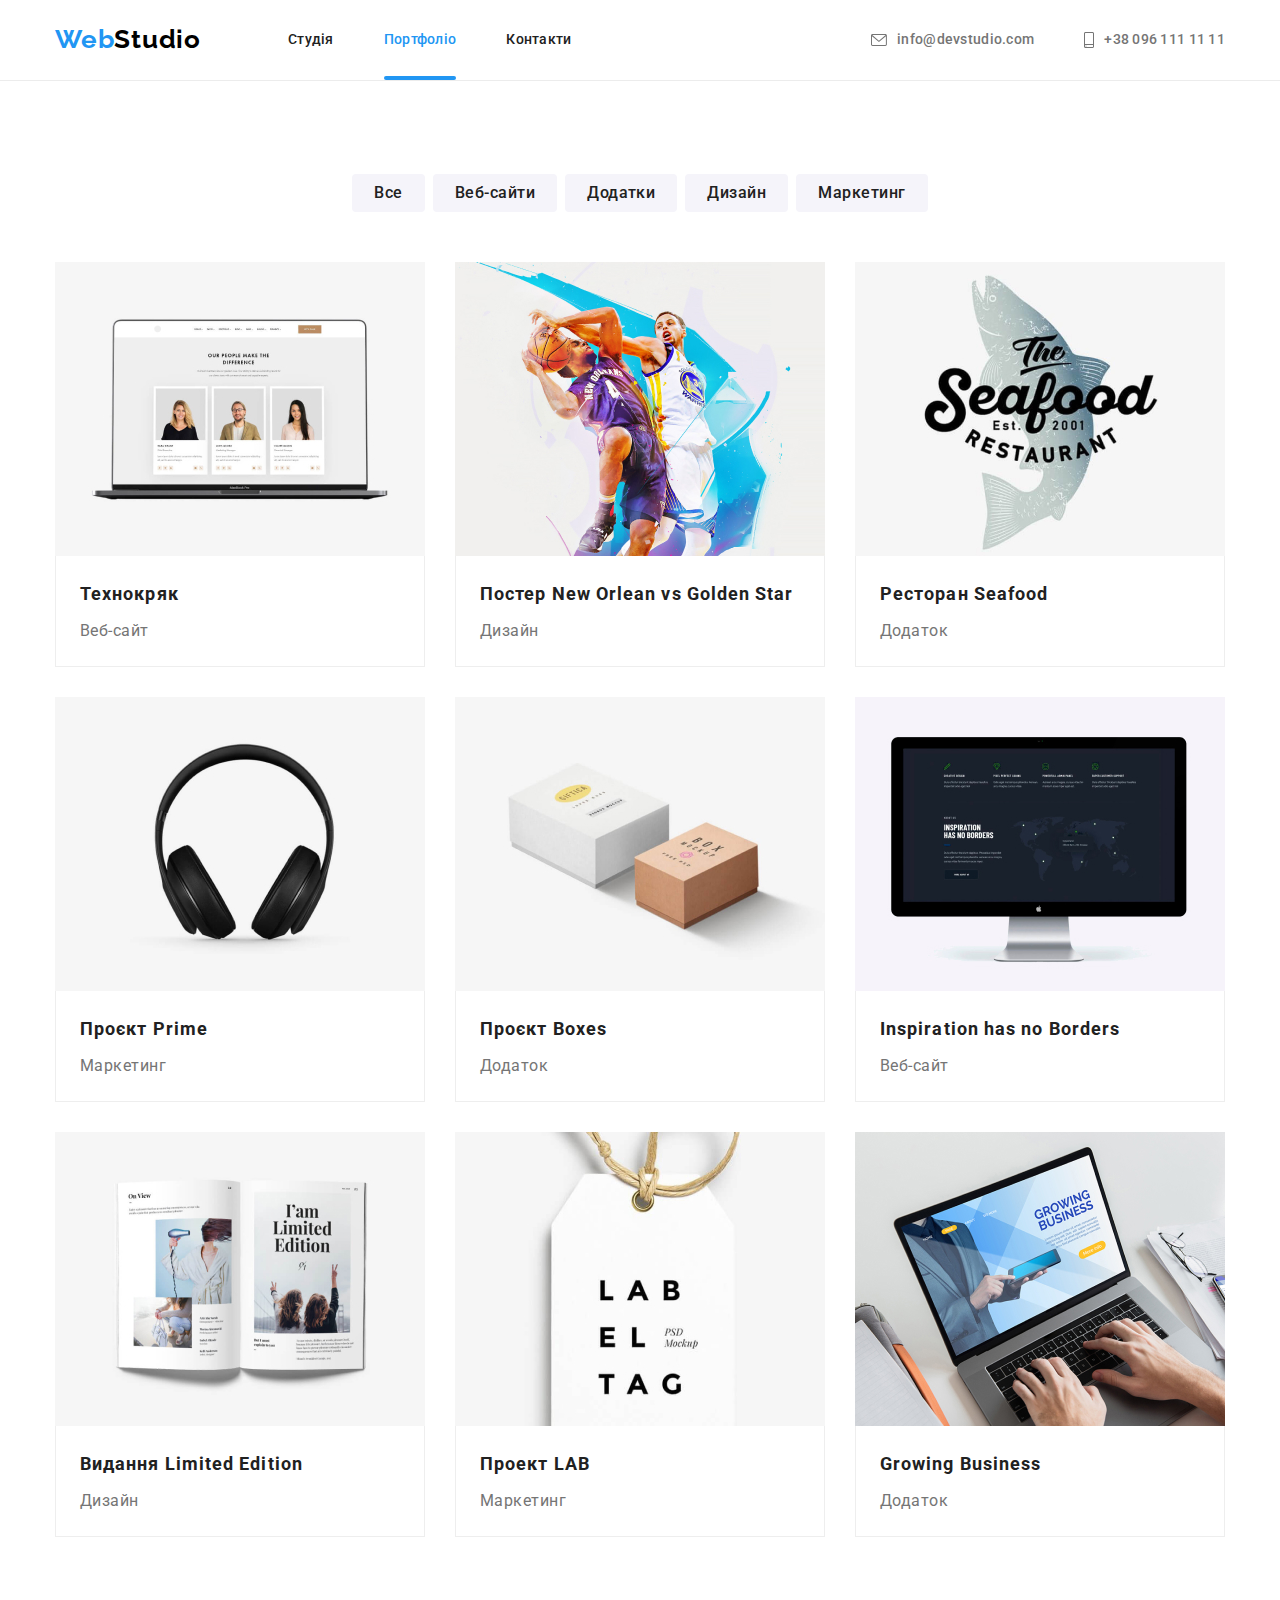
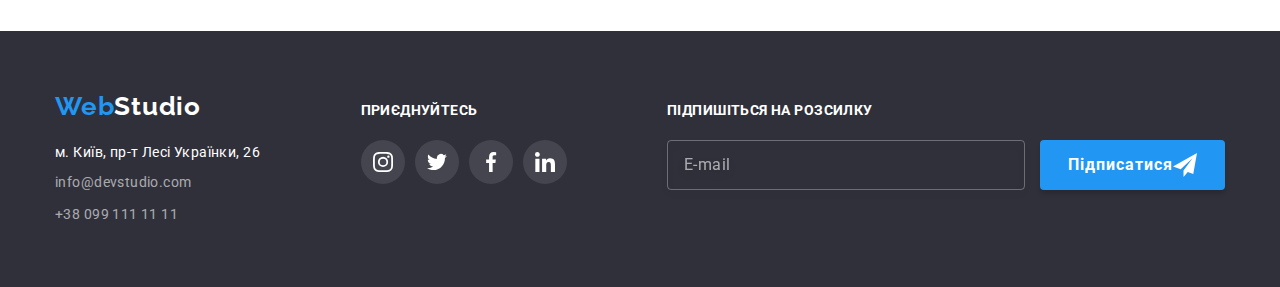
==== commit 8728f699: "Update portfolio.html" ====
--- a/portfolio.html
+++ b/portfolio.html
@@ -406,12 +406,10 @@
     <footer class="page-footer">
       <div class="container page-footer__container">
         <div>
-          <!--Footer Logo-->
           <a href="./index.html" class="logo footer__logo">
             <span class="logo__span">Web</span>Studio
           </a>
 
-          <!--Adress-->
           <address>
             <ul class="address-list">
               <li class="address-list__item">
@@ -428,7 +426,7 @@
                 <a
                   class="address-list__link address-list__link_contact"
                   href="mailto:info@example.com"
-                  >info@example.com
+                  >info@devstudio.com
                 </a>
               </li>
               <li class="address-list__item">
--- a/css/main.min.css
+++ b/css/main.min.css
@@ -1 +1 @@
-:root{--body-text-color: rgba(33, 33, 33, 100%);--logo-text-color: rgba(0, 0, 0, 100%);--accent-blue-color: rgba(33, 150, 243, 100%);--list-text-color: rgba(117, 117, 117, 100%);--modal-form-placeholder-color: rgba(117, 117, 117, 50%);--body-background-color: rgba(255, 255, 255, 100%);--grey-background-color: rgba(245, 244, 250, 100%);--footer-background-color: rgba(47, 48, 58, 100%);--address-text-color: rgba(255, 255, 255, 60%);--header-border-color: rgba(236, 236, 236, 100%);--portfolio-item-border-color: rgba(238, 238, 238, 100%);--hero-image-overlay-color: rgba(47, 48, 58, 40%);--hero-image-background-color: rgba(196, 196, 196, 100%);--socialmedia-icon-color: rgba(175, 177, 184, 100%);--footer-smlist-icon-color: rgba(255, 255, 255, 10%);--item-overlay-backgroundcolor: rgba(47, 48, 58, 80%);--portfolio-overlay-color: rgba(33, 150, 243, 90%);--backdrop-background-color: rgba(0, 0, 0, 20%);--form-submit-button-shadow-color: rgba(0, 0, 0, 15%);--footer-input-border-color: rgba(255, 255, 255, 30%);--mobile-menu-smlist-border: rgba(33, 33, 33, 20%);--modal-window-transition-rule: 500ms cubic-bezier(0.4, 0, 0.2, 1);--main-transition-rule: 250ms cubic-bezier(0.4, 0, 0.2, 1)}html{box-sizing:border-box}*,*::before,*::after{box-sizing:inherit}body{background-color:var(--body-background-color);color:var(--body-text-color);font-family:"Roboto",sans-serif}h1,h2,h3,h4,p{margin-top:0;margin-bottom:0}ul,ol{margin-top:0;margin-bottom:0;padding:0;list-style:none}img{display:block;max-width:100%;height:auto}a{text-decoration:none}input,textarea{padding:0;margin:0}.container{padding-left:15px;padding-right:15px}@media screen and (min-width: 480px){.container{width:480px;margin-left:auto;margin-right:auto}}@media screen and (min-width: 768px){.container{width:768px}}@media screen and (min-width: 1200px){.container{width:1200px}}.header__logo{display:block;padding-top:16px;padding-bottom:16px;transition:color var(--main-transition-rule);font-family:"Raleway",sans-serif;font-weight:700;font-size:24px;line-height:1.16;letter-spacing:.03em;color:var(--logo-text-color)}.logo__span{font-family:"Raleway",sans-serif;font-weight:700;font-size:24px;line-height:1.16;letter-spacing:.03em;color:var(--accent-blue-color)}.header__logo:hover,.header__logo:focus{color:var(--accent-blue-color)}.footer__logo{display:block;margin-top:0;margin-bottom:20px;transition:color var(--main-transition-rule);font-family:"Raleway",sans-serif;font-weight:700;font-size:24px;line-height:1.16;letter-spacing:.03em;color:var(--body-background-color)}.footer__logo:hover,.footer__logo:focus{color:var(--accent-blue-color)}@media screen and (min-width: 768px){.header__logo{padding-top:26px;padding-bottom:26px;margin-right:87px}}@media screen and (min-width: 1200px){.header__logo{padding-top:24px;padding-bottom:25px;margin-right:87px;font-weight:700;font-size:26px;line-height:1.19;letter-spacing:.03em;color:var(--logo-text-color)}.logo__span{font-weight:700;font-size:26px;line-height:1.19;letter-spacing:.03em;color:var(--accent-blue-color)}.footer__logo{font-weight:700;font-size:26px;line-height:1.19;letter-spacing:.03em;color:var(--body-background-color)}}@media screen and (max-width: 767px){.mobile-menu{position:fixed;top:0;left:0;z-index:100;opacity:0;visibility:hidden;pointer-events:none;transition:opacity var(--main-transition-rule),visibility var(--main-transition-rule)}.mobile-menu.is-open{opacity:1;visibility:visible;pointer-events:auto}.mobile-menu__container{position:relative;display:flex;flex-direction:column;width:100vw;height:100vh;padding:48px 40px;overflow-y:scroll;background-color:var(--body-background-color)}.mobile-menu__contacts-container{margin-top:auto}.mobile-menu__close-button{position:absolute;top:10px;right:15px;width:40px;height:40px;padding:0;border:none;line-height:0;background-color:rgba(0,0,0,0)}.mobile-menu__close-icon{width:18px;height:18px;fill:var(--body-text-color)}.mobile-menu__item:not(:last-child){margin-bottom:32px}.mobile-menu__link{font-weight:500;font-size:40px;line-height:1.18;letter-spacing:.02em;color:var(--body-text-color);transition:color var(--main-transition-rule)}.mobile-menu__link:hover,.mobile-menu__link:focus{color:var(--accent-blue-color)}.mobile-menu__item-current .mobile-menu__link{color:var(--accent-blue-color)}.mobile-menu__contact-list{padding-top:302px}.mobile-menu__contact-item:not(:last-child){margin-bottom:32px}.mobile-menu__contact-phone{font-weight:500;font-size:34px;line-height:1.18;letter-spacing:.02em;color:var(--accent-blue-color)}.mobile-menu__contact-mail{font-weight:500;font-size:24px;line-height:1.17;letter-spacing:.02em;color:var(--list-text-color)}.mobile-menu__smlist{display:flex;flex-wrap:wrap;align-items:center;padding-top:64px}.mobile-menu__smlist-item{margin-right:10px}.mobile-menu__smlist-item:not(:last-child)::after{content:" ";margin-left:10px;border-right:1px solid var(--mobile-menu-smlist-border);transform:rotate(90deg)}.mobile-menu__smlist-link{font-weight:500;font-size:18px;line-height:1.22;letter-spacing:.02em;color:var(--accent-blue-color)}}@media screen and (min-width: 768px){.mobile-menu{display:none}}@media screen and (max-width: 767px){.menu{display:none}.contact-list{display:none}.open-mobile-menu-button{border:none;background-color:rgba(0,0,0,0);padding:0;line-height:0}.open-mobile-menu-button__icon{width:40px;height:40px}}.page-header__container{display:flex;align-items:center;justify-content:space-between}.page-header{background-color:var(--body-background-color);border-bottom:1px solid;border-color:var(--header-border-color)}@media screen and (min-width: 768px){.page-navigation{display:flex;flex-direction:row;justify-content:space-between}.header__menu{display:flex;flex-direction:row;align-items:center;gap:50px}.menu__item{position:relative}.menu__link{display:block;padding-top:32px;padding-bottom:32px;font-weight:500;font-size:14px;line-height:1.14;letter-spacing:.02em;color:var(--body-text-color);transition:color var(--main-transition-rule)}.menu__item .menu__link:hover,.menu__item .menu__link:focus{color:var(--accent-blue-color)}.menu__item_current .menu__link{color:var(--accent-blue-color)}.menu__item_current::after{position:absolute;bottom:0;width:100%;height:4px;content:"";background-color:var(--accent-blue-color);border-radius:2px}.contact-list__link{display:flex;justify-content:flex-start;align-items:center;font-weight:500;font-size:12px;line-height:1;letter-spacing:.02em;color:var(--list-text-color);transition:color var(--main-transition-rule)}.contact-list__item .contact-list__link:hover,.contact-list__item .contact-list__link:focus{color:var(--accent-blue-color)}.contact-list__link-mail{padding-top:21px;padding-bottom:5px}.contact-list__link-phone{padding-top:5px;padding-bottom:21px}.contact-list__icon-envelope{margin-right:8px;width:14px;height:10px;fill:currentColor}.contact-list__icon-smartphone{margin-right:8px;width:10px;height:14px;fill:currentColor}.open-mobile-menu-button{display:none}}@media screen and (min-width: 1200px){.contact-list{display:flex;column-gap:50px}.contact-list__link{display:flex;align-items:center;justify-content:center;column-gap:10px;padding-top:32px;padding-bottom:32px;font-weight:500;font-size:14px;line-height:1.14;letter-spacing:.02em;color:var(--list-text-color)}.contact-list__icon-envelope{margin-right:0px;width:16px;height:12px}.contact-list__icon-smartphone{margin-right:0px;width:10px;height:16px}}.page-footer{background-color:var(--footer-background-color);text-align:center}.page-footer__container{display:flex;flex-direction:column;padding-top:60px;padding-bottom:60px}.address-list__item{margin-bottom:8px}.address-list__item:last-child{margin-bottom:0}.address-list__link:hover,.address-list__link:focus{color:var(--accent-blue-color)}.address-list__link_address{transition:color var(--main-transition-rule);font-style:normal;font-weight:400;font-size:14px;line-height:1.5;letter-spacing:.03em;color:var(--body-background-color)}.address-list__link_contact{transition:color var(--main-transition-rule);font-style:normal;font-weight:400;font-size:14px;line-height:1.71;letter-spacing:.03em;color:var(--address-text-color)}.footer-smlist{list-style:none;display:flex;justify-content:center;column-gap:10px}.footer-smlist__call{padding-top:60px;margin-bottom:20px;font-weight:700;font-size:14px;line-height:1.33;letter-spacing:.03em;color:var(--body-background-color);text-transform:uppercase}.footer-smlist__link{display:flex;align-items:center;justify-content:center;width:44px;height:44px;transition:background-color var(--main-transition-rule);border-radius:50%;background-color:var(--footer-smlist-icon-color)}.footer-smlist__link:hover,.footer-smlist__link:focus{background-color:var(--accent-blue-color)}.footer-smlist__icon{width:20px;height:20px;fill:var(--body-background-color)}.footer-form{display:flex;flex-direction:column;align-items:center}.footer-form__call{padding-top:60px;margin-bottom:20px;font-weight:700;font-size:14px;line-height:1.33;letter-spacing:.03em;color:var(--body-background-color);text-transform:uppercase}.footer-form__label{width:100%}.footer-form__input{width:100%;height:50px;padding:15px 16px;margin-bottom:20px;border:1px solid var(--footer-input-border-color);filter:drop-shadow(0px 4px 4px rgba(0, 0, 0, 0.15));border-radius:4px;background-color:rgba(0,0,0,0);transition:border var(--main-transition-rule);font-weight:400;font-size:16px;line-height:1.25;letter-spacing:.03em;color:var(--body-background-color)}.footer-form__input::placeholder{font-weight:400;font-size:16px;line-height:1.25;letter-spacing:.03em;color:var(--address-text-color)}.footer-form__button{display:flex;justify-content:space-between;align-items:center;width:200px;height:50px;padding:10px 28px;background-color:var(--accent-blue-color);box-shadow:0px 4px 4px var(--form-submit-button-shadow-color);border:none;border-radius:4px;font-weight:700;font-size:16px;line-height:1.88;letter-spacing:.06em;color:var(--body-background-color);cursor:pointer}.footer-form__button_icon{fill:var(--body-background-color)}.index-hero{margin-bottom:0;padding-top:200px;padding-bottom:200px;text-align:center;max-width:1600px;max-height:600px;margin-left:auto;margin-right:auto;background-color:var(--hero-image-overlay-color);background-image:linear-gradient(to right, var(--hero-image-overlay-color), var(--hero-image-overlay-color)),url(../images/hero-image.jpg);background-repeat:no-repeat;background-position:center;background-size:cover}.index-hero__title{width:696px;margin:0 auto 30px auto;font-weight:900;font-size:44px;line-height:1.36;letter-spacing:.06em;color:var(--body-background-color);text-align:center;text-transform:uppercase}.index-hero__button{width:216px;height:50px;transition:background-color var(--main-transition-rule);background-color:var(--accent-blue-color);border:none;border-radius:4px;cursor:pointer;font-weight:700;font-size:16px;line-height:1.88;letter-spacing:.06em;color:var(--body-background-color)}.index-hero__button:focus{background-color:var(--accent-blue-color)}.advantages-section{margin:top 0;padding-top:94px}.hidden-title{white-space:nowrap;width:1px;height:1px;overflow:hidden;border:0;padding:0;clip:rect(0 0 0 0);clip-path:inset(50%);margin:-1px}.advantages-list{list-style:none;display:flex;justify-content:space-between}.advantages-list__item{width:270px;margin-right:30px}.advantages-list__item:last-child{margin-right:0}.advantages-list__item::before{display:block;content:"";height:120px;background-repeat:no-repeat;background-position:50% 50%;background-color:var(--grey-background-color);margin-bottom:30px;border-radius:4px}.advantages-list__item_icon-antenna::before{background-image:url(../images/antenna.svg)}.advantages-list__item_icon-clock::before{background-image:url(../images/clock.svg)}.advantages-list__item_icon-diagram::before{background-image:url(../images/diagram.svg)}.advantages-list__item_icon-astronaut::before{background-image:url(../images/astronaut.svg)}.advantages-list__item-header{font-weight:700;font-size:14px;line-height:1.14;letter-spacing:.03em;color:var(--body-text-color);text-transform:uppercase;margin-bottom:10px}.advantages-list__item-text{font-weight:400;font-size:14px;line-height:1.71;letter-spacing:.03em;color:var(--list-text-color)}.worklist-section{margin:top 0;padding-top:94px;padding-bottom:94px;transition:color var(--main-transition-rule)}.worklist-title{margin-bottom:50px;font-weight:700;font-size:36px;line-height:1.17;letter-spacing:.03em;color:var(--body-text-color);text-align:center}.worklist{list-style:none;display:flex;flex-direction:row;justify-content:space-between}.worklist__link{position:relative}.worklist__link:hover,.worklist__link:focus{color:var(--accent-blue-color)}.worklist__descr{position:absolute;bottom:0%;left:50%;height:70px;width:100%;display:flex;align-items:center;justify-content:center;transform:translate(-50%, 0%);opacity:0;transition:opacity var(--main-transition-rule);font-weight:700;font-size:14px;line-height:1.14;letter-spacing:.03em;color:var(--body-background-color);text-align:center;text-transform:uppercase;background-color:var(--item-overlay-backgroundcolor)}.worklist__link:hover .worklist__descr,.worklist__link:focus .worklist__descr{opacity:1}.worklist__image{display:block}.teamlist-section{background-color:var(--grey-background-color);padding-top:94px;padding-bottom:94px;text-align:center}.teamlist-section__title{font-weight:700;font-size:36px;line-height:1.17;text-align:center;letter-spacing:.03em;margin-bottom:50px}.teamlist{list-style:none;display:flex;flex-direction:row;justify-content:space-between}.teamlist__item{background-color:var(--body-background-color);width:270px;margin-right:30px;border-radius:0px 0px 4px 4px;box-shadow:0px 1px 3px rgba(0,0,0,.12),0px 1px 1px rgba(0,0,0,.14),0px 2px 1px rgba(0,0,0,.2)}.teamlist__item:last-child{margin-right:0}.employee{margin-top:0px;padding:30px 0;background-color:var(--body-background-color)}.employee__name{margin-bottom:10px;font-weight:500;font-size:16px;line-height:1.18;letter-spacing:.03em;color:var(--body-text-color)}.employee__position{margin-bottom:16px;font-weight:400;font-size:16px;line-height:1.18;letter-spacing:.03em;color:var(--list-text-color)}.smlist{list-style:none;display:flex;justify-content:center;column-gap:10px}.smlist__link{display:flex;align-items:center;justify-content:center;width:44px;height:44px;transition:background-color var(--main-transition-rule);border-radius:50%;background-color:var(--body-background-color)}.smlist__link:hover,.smlist__link:focus{background-color:var(--accent-blue-color)}.smlist__icon{width:20px;height:20px;transition:fill var(--main-transition-rule);fill:var(--socialmedia-icon-color)}.smlist__link:hover .smlist__icon,.smlist__link:focus .smlist__icon{fill:var(--body-background-color)}.clientlist-section{text-align:center;padding-top:94px;padding-bottom:94px;background-color:var(--body-background-color)}.clientlist__title{margin-bottom:50px;font-weight:700;font-size:36px;line-height:1.17;letter-spacing:.03em;color:var(--body-text-color)}.clientlist{display:flex;justify-content:center;column-gap:30px}.clientlist__link{display:flex;align-items:center;justify-content:center;width:170px;height:92px;transition:fill var(--main-transition-rule),border-color var(--main-transition-rule);border:1px solid;border-color:var(--socialmedia-icon-color);border-radius:4px}.clientlist__link:hover,.clientlist__link:focus{fill:var(--accent-blue-color);border-color:var(--accent-blue-color)}.clientlist__icon{width:106px;height:60px;transition:fill var(--main-transition-rule);fill:var(--socialmedia-icon-color)}.clientlist__link:focus .clientlist__icon,.clientlist__link:hover .clientlist__icon{fill:var(--accent-blue-color)}.portfolio-section{padding-top:94px;padding-bottom:94px;background-color:var(--body-background-color)}.gallery-navigation{display:flex;flex-direction:row;justify-content:center;align-items:center;margin-bottom:50px}.gallery-navigation__item:nth-child(n+2){margin-left:8px}.gallery-navigation__button{height:38px;padding:6px 22px;cursor:pointer;transition:background-color var(--main-transition-rule),color var(--main-transition-rule),box-shadow var(--main-transition-rule);background-color:var(--grey-background-color);border:none;border-radius:4px;font-weight:500;font-size:16px;line-height:1.63;letter-spacing:.03em;color:var(--body-text-color);text-align:center}.gallery-navigation__button:focus,.gallery-navigation__button:hover{background-color:var(--accent-blue-color);color:var(--body-background-color);box-shadow:0px 3px 1px rgba(0,0,0,.1),0px 1px 2px rgba(0,0,0,.08),0px 2px 2px rgba(0,0,0,.12)}.gallery{display:flex;flex-wrap:wrap;justify-content:space-between;gap:30px}.gallery__item{width:370px}.gallery__item:nth-child(n+6){margin-bottom:0px}.gallery__item:nth-child(3n){margin-right:0}.gallery__link{display:block;transition:box-sizing var(--main-transition-rule),box-shadow var(--main-transition-rule)}.gallery__link:hover,.gallery__link:focus{box-sizing:border-box;box-shadow:0px 1px 1px rgba(0,0,0,.12),0px 4px 4px rgba(0,0,0,.06),1px 4px 6px rgba(0,0,0,.16)}.imagebox{position:relative;overflow:hidden}.imagebox__text{position:absolute;top:0;left:0;width:100%;height:100%;background-color:var(--portfolio-overlay-color);padding:63px 24px;transform:translatey(101%);transition:transform var(--main-transition-rule);font-weight:400;font-size:18px;line-height:1.56;letter-spacing:.03em;color:var(--body-background-color)}.gallery__link:hover .imagebox__text,.gallery__link:focus .imagebox__text{transform:translatey(0)}.descr-container{margin-top:0px;padding:20px 24px;background-color:var(--body-background-color);border:1px solid;border-top:0px;border-color:var(--portfolio-item-border-color)}.descr-container__header{margin-bottom:4px;font-weight:700;font-size:18px;line-height:2;letter-spacing:.06em;color:var(--body-text-color)}.descr-container__text{font-weight:400;font-size:16px;line-height:1.875;letter-spacing:.03em;color:var(--list-text-color)}.backdrop{position:fixed;top:0;left:0;visibility:visible;opacity:1;transition:opacity var(--modal-window-transition-rule),visibility var(--modal-window-transition-rule);width:100%;height:100%;background-color:var(--backdrop-background-color)}.backdrop.hidden__backdrop{visibility:hidden;opacity:0;pointer-events:none}.modal-window{position:absolute;top:50%;left:50%;width:528px;height:581px;padding:40px;transform:translate(-50%, -50%);transition:transform var(--modal-window-transition-rule);background-color:var(--body-background-color)}.modal-window__close-button{position:absolute;top:8px;right:8px;width:30px;height:30px;display:flex;align-items:center;justify-content:center;background-color:var(--body-background-color);border:1px solid var(--backdrop-background-color);border-radius:15px;cursor:pointer}.modal-window__icon{width:18px;height:18px;fill:var(--body-text-color);transition:fill var(--main-transition-rule)}.modal-window__close-button:hover .modal-window__icon,.modal-window__close-button:focus .modal-window__icon{fill:var(--accent-blue-color)}.modal-form{display:flex;flex-direction:column}.modal-form__title{margin-bottom:12px;font-weight:700;font-size:20px;line-height:1.15;letter-spacing:.03em;color:var(--body-text-color);text-align:center}.modal-form__field{margin-bottom:10px}.modal-form__field-descr{display:block;margin-bottom:4px;font-weight:400;font-size:12px;line-height:1.16;letter-spacing:.01em;color:var(--list-text-color)}.modal-form__input{width:100%;height:40px;padding:11px 11px 11px 42px;border:1px solid rgba(33,33,33,.2);border-radius:4px;transition:border var(--main-transition-rule);font-weight:400;font-size:12px;line-height:1.16;letter-spacing:.01em;color:var(--body-text-color)}.modal-form__input:focus{outline:none;border-color:var(--accent-blue-color)}.input-wrapper{position:relative}.input-wrapper__icon{display:block;position:absolute;width:18px;height:18px;top:50%;left:12px;transform:translateY(-50%);transition:fill var(--main-transition-rule)}.modal-form__input:focus+.input-wrapper__icon{fill:var(--accent-blue-color)}.modal-form__message-field{margin-bottom:20px}.modal-form__message{display:block;width:100%;height:120px;padding:12px 16px;border:1px solid rgba(33,33,33,.2);border-radius:4px;transition:border var(--main-transition-rule);resize:none;font-weight:400;font-size:12px;line-height:1.16;letter-spacing:.01em;color:var(--body-text-color)}.modal-form__message:focus{outline:none;border-color:var(--accent-blue-color)}.modal-form__message::placeholder{font-weight:400;font-size:12px;line-height:1.16;letter-spacing:.01em;color:var(--modal-form-placeholder-color)}.modal-form__check-field{display:flex;align-items:center;justify-content:center;margin-bottom:30px;font-weight:400;font-size:14px;line-height:1.71;letter-spacing:.03em;color:var(--list-text-color)}.modal-form__check{position:absolute;appearance:none;box-shadow:none;transition:box-shadow var(--main-transition-rule)}.modal-form__check-icon-unchecked{width:16px;height:15px;margin-right:8px}.modal-form__check-icon-checked{display:none;width:16px;height:15px;margin-right:8px;fill:var(--accent-blue-color)}.modal-form__check:checked+.modal-form__check-icon-unchecked{display:none}.modal-form__check:checked~.modal-form__check-icon-checked{display:inline}.modal-form__check-link{position:relative;color:var(--accent-blue-color);outline:none}.modal-form__check-link::after{display:block;position:absolute;top:75%;width:100%;height:1px;content:"";background-color:var(--accent-blue-color)}.modal-form__button{align-self:center;width:200px;height:50px;padding:10px 28px;background-color:var(--accent-blue-color);box-shadow:0px 4px 4px var(--form-submit-button-shadow-color);border:none;border-radius:4px;font-weight:700;font-size:16px;line-height:1.88;letter-spacing:.06em;color:var(--body-background-color);cursor:pointer}/*# sourceMappingURL=main.min.css.map */+:root{--body-text-color: rgba(33, 33, 33, 100%);--logo-text-color: rgba(0, 0, 0, 100%);--accent-blue-color: rgba(33, 150, 243, 100%);--list-text-color: rgba(117, 117, 117, 100%);--modal-form-placeholder-color: rgba(117, 117, 117, 50%);--body-background-color: rgba(255, 255, 255, 100%);--grey-background-color: rgba(245, 244, 250, 100%);--footer-background-color: rgba(47, 48, 58, 100%);--address-text-color: rgba(255, 255, 255, 60%);--header-border-color: rgba(236, 236, 236, 100%);--portfolio-item-border-color: rgba(238, 238, 238, 100%);--hero-image-overlay-color: rgba(47, 48, 58, 40%);--hero-image-background-color: rgba(196, 196, 196, 100%);--socialmedia-icon-color: rgba(175, 177, 184, 100%);--footer-smlist-icon-color: rgba(255, 255, 255, 10%);--item-overlay-backgroundcolor: rgba(47, 48, 58, 80%);--portfolio-overlay-color: rgba(33, 150, 243, 90%);--backdrop-background-color: rgba(0, 0, 0, 20%);--form-submit-button-shadow-color: rgba(0, 0, 0, 15%);--footer-input-border-color: rgba(255, 255, 255, 30%);--mobile-menu-smlist-border: rgba(33, 33, 33, 20%);--modal-window-transition-rule: 500ms cubic-bezier(0.4, 0, 0.2, 1);--main-transition-rule: 250ms cubic-bezier(0.4, 0, 0.2, 1)}html{box-sizing:border-box}*,*::before,*::after{box-sizing:inherit}body{background-color:var(--body-background-color);color:var(--body-text-color);font-family:"Roboto",sans-serif}h1,h2,h3,h4,p{margin-top:0;margin-bottom:0}ul,ol{margin-top:0;margin-bottom:0;padding:0;list-style:none}img{display:block;max-width:100%;height:auto}a{text-decoration:none}input,textarea{padding:0;margin:0}.container{padding-left:15px;padding-right:15px}@media screen and (min-width: 480px){.container{width:480px;margin-left:auto;margin-right:auto}}@media screen and (min-width: 768px){.container{width:768px}}@media screen and (min-width: 1200px){.container{width:1200px}}.header__logo{display:block;padding-top:16px;padding-bottom:16px;transition:color var(--main-transition-rule);font-family:"Raleway",sans-serif;font-weight:700;font-size:24px;line-height:1.16;letter-spacing:.03em;color:var(--logo-text-color)}.logo__span{font-family:"Raleway",sans-serif;font-weight:700;font-size:24px;line-height:1.16;letter-spacing:.03em;color:var(--accent-blue-color)}.header__logo:hover,.header__logo:focus{color:var(--accent-blue-color)}.footer__logo{display:block;margin-top:0;margin-bottom:20px;transition:color var(--main-transition-rule);font-family:"Raleway",sans-serif;font-weight:700;font-size:24px;line-height:1.16;letter-spacing:.03em;color:var(--body-background-color)}.footer__logo:hover,.footer__logo:focus{color:var(--accent-blue-color)}@media screen and (min-width: 768px){.header__logo{padding-top:26px;padding-bottom:26px;margin-right:87px}}@media screen and (min-width: 1200px){.header__logo{padding-top:24px;padding-bottom:25px;margin-right:87px;font-weight:700;font-size:26px;line-height:1.19;letter-spacing:.03em;color:var(--logo-text-color)}.logo__span{font-weight:700;font-size:26px;line-height:1.19;letter-spacing:.03em;color:var(--accent-blue-color)}.footer__logo{font-weight:700;font-size:26px;line-height:1.19;letter-spacing:.03em;color:var(--body-background-color)}}@media screen and (max-width: 767px){.mobile-menu{position:fixed;top:0;left:0;z-index:100;opacity:0;visibility:hidden;pointer-events:none;transition:opacity var(--main-transition-rule),visibility var(--main-transition-rule)}.mobile-menu.is-open{opacity:1;visibility:visible;pointer-events:auto}.mobile-menu__container{position:relative;display:flex;flex-direction:column;width:100vw;height:100vh;padding:48px 40px;overflow-y:scroll;background-color:var(--body-background-color)}.mobile-menu__contacts-container{margin-top:auto}.mobile-menu__close-button{position:absolute;top:10px;right:15px;width:40px;height:40px;padding:0;border:none;line-height:0;background-color:rgba(0,0,0,0)}.mobile-menu__close-icon{width:18px;height:18px;fill:var(--body-text-color)}.mobile-menu__item:not(:last-child){margin-bottom:32px}.mobile-menu__link{font-weight:500;font-size:40px;line-height:1.18;letter-spacing:.02em;color:var(--body-text-color);transition:color var(--main-transition-rule)}.mobile-menu__link:hover,.mobile-menu__link:focus{color:var(--accent-blue-color)}.mobile-menu__item-current .mobile-menu__link{color:var(--accent-blue-color)}.mobile-menu__contact-list{padding-top:302px}.mobile-menu__contact-item:not(:last-child){margin-bottom:32px}.mobile-menu__contact-phone{font-weight:500;font-size:34px;line-height:1.18;letter-spacing:.02em;color:var(--accent-blue-color)}.mobile-menu__contact-mail{font-weight:500;font-size:24px;line-height:1.17;letter-spacing:.02em;color:var(--list-text-color)}.mobile-menu__smlist{display:flex;flex-wrap:wrap;align-items:center;padding-top:64px}.mobile-menu__smlist-item{margin-right:10px}.mobile-menu__smlist-item:not(:last-child)::after{content:" ";margin-left:10px;border-right:1px solid var(--mobile-menu-smlist-border);transform:rotate(90deg)}.mobile-menu__smlist-link{font-weight:500;font-size:18px;line-height:1.22;letter-spacing:.02em;color:var(--accent-blue-color)}}@media screen and (min-width: 768px){.mobile-menu{display:none}}@media screen and (max-width: 767px){.menu{display:none}.contact-list{display:none}.open-mobile-menu-button{border:none;background-color:rgba(0,0,0,0);padding:0;line-height:0}.open-mobile-menu-button__icon{width:40px;height:40px}}.page-header__container{display:flex;align-items:center;justify-content:space-between}.page-header{background-color:var(--body-background-color);border-bottom:1px solid;border-color:var(--header-border-color)}@media screen and (min-width: 768px){.page-navigation{display:flex;flex-direction:row;justify-content:space-between}.header__menu{display:flex;flex-direction:row;align-items:center;gap:50px}.menu__item{position:relative}.menu__link{display:block;padding-top:32px;padding-bottom:32px;font-weight:500;font-size:14px;line-height:1.14;letter-spacing:.02em;color:var(--body-text-color);transition:color var(--main-transition-rule)}.menu__item .menu__link:hover,.menu__item .menu__link:focus{color:var(--accent-blue-color)}.menu__item_current .menu__link{color:var(--accent-blue-color)}.menu__item_current::after{position:absolute;bottom:0;width:100%;height:4px;content:"";background-color:var(--accent-blue-color);border-radius:2px}.contact-list__link{display:flex;justify-content:flex-start;align-items:center;font-weight:500;font-size:12px;line-height:1;letter-spacing:.02em;color:var(--list-text-color);transition:color var(--main-transition-rule)}.contact-list__item .contact-list__link:hover,.contact-list__item .contact-list__link:focus{color:var(--accent-blue-color)}.contact-list__link-mail{padding-top:21px;padding-bottom:5px}.contact-list__link-phone{padding-top:5px;padding-bottom:21px}.contact-list__icon-envelope{margin-right:8px;width:14px;height:10px;fill:currentColor}.contact-list__icon-smartphone{margin-right:8px;width:10px;height:14px;fill:currentColor}.open-mobile-menu-button{display:none}}@media screen and (min-width: 1200px){.contact-list{display:flex;column-gap:50px}.contact-list__link{display:flex;align-items:center;justify-content:center;column-gap:10px;padding-top:32px;padding-bottom:32px;font-weight:500;font-size:14px;line-height:1.14;letter-spacing:.02em;color:var(--list-text-color)}.contact-list__icon-envelope{margin-right:0px;width:16px;height:12px}.contact-list__icon-smartphone{margin-right:0px;width:10px;height:16px}}.page-footer{background-color:var(--footer-background-color);text-align:center}.page-footer__container{display:block;padding-top:60px;padding-bottom:60px}.address-list__item{margin-bottom:8px}.address-list__item:last-child{margin-bottom:0}.address-list__link:hover,.address-list__link:focus{color:var(--accent-blue-color)}.address-list__link_address{transition:color var(--main-transition-rule);font-style:normal;font-weight:400;font-size:14px;line-height:1.5;letter-spacing:.03em;color:var(--body-background-color)}.address-list__link_contact{transition:color var(--main-transition-rule);font-style:normal;font-weight:400;font-size:14px;line-height:1.71;letter-spacing:.03em;color:var(--address-text-color)}.footer-smlist{list-style:none;display:flex;justify-content:center;column-gap:10px}.footer-smlist__call{padding-top:60px;margin-bottom:20px;font-weight:700;font-size:14px;line-height:1.33;letter-spacing:.03em;color:var(--body-background-color);text-transform:uppercase}.footer-smlist__link{display:flex;align-items:center;justify-content:center;width:44px;height:44px;transition:background-color var(--main-transition-rule);border-radius:50%;background-color:var(--footer-smlist-icon-color)}.footer-smlist__link:hover,.footer-smlist__link:focus{background-color:var(--accent-blue-color)}.footer-smlist__icon{width:20px;height:20px;fill:var(--body-background-color)}.footer-form{display:flex;flex-direction:column;align-items:center}.footer-form__call{padding-top:60px;margin-bottom:20px;font-weight:700;font-size:14px;line-height:1.33;letter-spacing:.03em;color:var(--body-background-color);text-transform:uppercase}.footer-form__label{width:100%}.footer-form__input{width:100%;height:50px;padding:15px 16px;margin-bottom:20px;border:1px solid var(--footer-input-border-color);filter:drop-shadow(0px 4px 4px rgba(0, 0, 0, 0.15));border-radius:4px;background-color:rgba(0,0,0,0);transition:border var(--main-transition-rule);font-weight:400;font-size:16px;line-height:1.25;letter-spacing:.03em;color:var(--body-background-color)}.footer-form__input::placeholder{font-weight:400;font-size:16px;line-height:1.25;letter-spacing:.03em;color:var(--address-text-color)}.footer-form__button{display:flex;justify-content:space-between;align-items:center;width:200px;height:50px;padding:10px 28px;background-color:var(--accent-blue-color);box-shadow:0px 4px 4px var(--form-submit-button-shadow-color);border:none;border-radius:4px;font-weight:700;font-size:16px;line-height:1.88;letter-spacing:.06em;color:var(--body-background-color);cursor:pointer}.footer-form__button_icon{fill:var(--body-background-color)}@media screen and (min-width: 768px){.page-footer__container{display:flex;align-items:baseline;justify-content:space-around;flex-wrap:wrap;row-gap:60px}.footer-form__input{width:450px}}@media screen and (min-width: 1200px){.page-footer{text-align:left}.page-footer__container{display:flex;justify-content:space-between;align-items:baseline}.footer-smlist__call{padding-top:0}.footer-form{display:flex;flex-direction:row}.footer-form__call{padding-top:0}.footer-form__input{width:358px;margin-bottom:0}}.index-hero{margin-bottom:0;padding-top:200px;padding-bottom:200px;text-align:center;max-width:1600px;max-height:600px;margin-left:auto;margin-right:auto;background-color:var(--hero-image-overlay-color);background-image:linear-gradient(to right, var(--hero-image-overlay-color), var(--hero-image-overlay-color)),url(../images/hero-image.jpg);background-repeat:no-repeat;background-position:center;background-size:cover}.index-hero__title{width:696px;margin:0 auto 30px auto;font-weight:900;font-size:44px;line-height:1.36;letter-spacing:.06em;color:var(--body-background-color);text-align:center;text-transform:uppercase}.index-hero__button{width:216px;height:50px;transition:background-color var(--main-transition-rule);background-color:var(--accent-blue-color);border:none;border-radius:4px;cursor:pointer;font-weight:700;font-size:16px;line-height:1.88;letter-spacing:.06em;color:var(--body-background-color)}.index-hero__button:focus{background-color:var(--accent-blue-color)}.advantages-section{margin:top 0;padding-top:94px}.hidden-title{white-space:nowrap;width:1px;height:1px;overflow:hidden;border:0;padding:0;clip:rect(0 0 0 0);clip-path:inset(50%);margin:-1px}.advantages-list{list-style:none;display:flex;justify-content:space-between}.advantages-list__item{width:270px;margin-right:30px}.advantages-list__item:last-child{margin-right:0}.advantages-list__item::before{display:block;content:"";height:120px;background-repeat:no-repeat;background-position:50% 50%;background-color:var(--grey-background-color);margin-bottom:30px;border-radius:4px}.advantages-list__item_icon-antenna::before{background-image:url(../images/antenna.svg)}.advantages-list__item_icon-clock::before{background-image:url(../images/clock.svg)}.advantages-list__item_icon-diagram::before{background-image:url(../images/diagram.svg)}.advantages-list__item_icon-astronaut::before{background-image:url(../images/astronaut.svg)}.advantages-list__item-header{font-weight:700;font-size:14px;line-height:1.14;letter-spacing:.03em;color:var(--body-text-color);text-transform:uppercase;margin-bottom:10px}.advantages-list__item-text{font-weight:400;font-size:14px;line-height:1.71;letter-spacing:.03em;color:var(--list-text-color)}.worklist-section{margin:top 0;padding-top:94px;padding-bottom:94px;transition:color var(--main-transition-rule)}.worklist-title{margin-bottom:50px;font-weight:700;font-size:36px;line-height:1.17;letter-spacing:.03em;color:var(--body-text-color);text-align:center}.worklist{list-style:none;display:flex;flex-direction:row;justify-content:space-between}.worklist__link{position:relative}.worklist__link:hover,.worklist__link:focus{color:var(--accent-blue-color)}.worklist__descr{position:absolute;bottom:0%;left:50%;height:70px;width:100%;display:flex;align-items:center;justify-content:center;transform:translate(-50%, 0%);opacity:0;transition:opacity var(--main-transition-rule);font-weight:700;font-size:14px;line-height:1.14;letter-spacing:.03em;color:var(--body-background-color);text-align:center;text-transform:uppercase;background-color:var(--item-overlay-backgroundcolor)}.worklist__link:hover .worklist__descr,.worklist__link:focus .worklist__descr{opacity:1}.worklist__image{display:block}.teamlist-section{background-color:var(--grey-background-color);padding-top:94px;padding-bottom:94px;text-align:center}.teamlist-section__title{font-weight:700;font-size:36px;line-height:1.17;text-align:center;letter-spacing:.03em;margin-bottom:50px}.teamlist{list-style:none;display:flex;flex-direction:row;justify-content:space-between}.teamlist__item{background-color:var(--body-background-color);width:270px;margin-right:30px;border-radius:0px 0px 4px 4px;box-shadow:0px 1px 3px rgba(0,0,0,.12),0px 1px 1px rgba(0,0,0,.14),0px 2px 1px rgba(0,0,0,.2)}.teamlist__item:last-child{margin-right:0}.employee{margin-top:0px;padding:30px 0;background-color:var(--body-background-color)}.employee__name{margin-bottom:10px;font-weight:500;font-size:16px;line-height:1.18;letter-spacing:.03em;color:var(--body-text-color)}.employee__position{margin-bottom:16px;font-weight:400;font-size:16px;line-height:1.18;letter-spacing:.03em;color:var(--list-text-color)}.smlist{list-style:none;display:flex;justify-content:center;column-gap:10px}.smlist__link{display:flex;align-items:center;justify-content:center;width:44px;height:44px;transition:background-color var(--main-transition-rule);border-radius:50%;background-color:var(--body-background-color)}.smlist__link:hover,.smlist__link:focus{background-color:var(--accent-blue-color)}.smlist__icon{width:20px;height:20px;transition:fill var(--main-transition-rule);fill:var(--socialmedia-icon-color)}.smlist__link:hover .smlist__icon,.smlist__link:focus .smlist__icon{fill:var(--body-background-color)}.clientlist-section{text-align:center;padding-top:94px;padding-bottom:94px;background-color:var(--body-background-color)}.clientlist__title{margin-bottom:50px;font-weight:700;font-size:36px;line-height:1.17;letter-spacing:.03em;color:var(--body-text-color)}.clientlist{display:flex;justify-content:center;column-gap:30px}.clientlist__link{display:flex;align-items:center;justify-content:center;width:170px;height:92px;transition:fill var(--main-transition-rule),border-color var(--main-transition-rule);border:1px solid;border-color:var(--socialmedia-icon-color);border-radius:4px}.clientlist__link:hover,.clientlist__link:focus{fill:var(--accent-blue-color);border-color:var(--accent-blue-color)}.clientlist__icon{width:106px;height:60px;transition:fill var(--main-transition-rule);fill:var(--socialmedia-icon-color)}.clientlist__link:focus .clientlist__icon,.clientlist__link:hover .clientlist__icon{fill:var(--accent-blue-color)}.portfolio-section{padding-top:94px;padding-bottom:94px;background-color:var(--body-background-color)}.gallery-navigation{display:flex;flex-direction:row;justify-content:center;align-items:center;margin-bottom:50px}.gallery-navigation__item:nth-child(n+2){margin-left:8px}.gallery-navigation__button{height:38px;padding:6px 22px;cursor:pointer;transition:background-color var(--main-transition-rule),color var(--main-transition-rule),box-shadow var(--main-transition-rule);background-color:var(--grey-background-color);border:none;border-radius:4px;font-weight:500;font-size:16px;line-height:1.63;letter-spacing:.03em;color:var(--body-text-color);text-align:center}.gallery-navigation__button:focus,.gallery-navigation__button:hover{background-color:var(--accent-blue-color);color:var(--body-background-color);box-shadow:0px 3px 1px rgba(0,0,0,.1),0px 1px 2px rgba(0,0,0,.08),0px 2px 2px rgba(0,0,0,.12)}.gallery{display:flex;flex-wrap:wrap;justify-content:space-between;gap:30px}.gallery__item{width:370px}.gallery__item:nth-child(n+6){margin-bottom:0px}.gallery__item:nth-child(3n){margin-right:0}.gallery__link{display:block;transition:box-sizing var(--main-transition-rule),box-shadow var(--main-transition-rule)}.gallery__link:hover,.gallery__link:focus{box-sizing:border-box;box-shadow:0px 1px 1px rgba(0,0,0,.12),0px 4px 4px rgba(0,0,0,.06),1px 4px 6px rgba(0,0,0,.16)}.imagebox{position:relative;overflow:hidden}.imagebox__text{position:absolute;top:0;left:0;width:100%;height:100%;background-color:var(--portfolio-overlay-color);padding:63px 24px;transform:translatey(101%);transition:transform var(--main-transition-rule);font-weight:400;font-size:18px;line-height:1.56;letter-spacing:.03em;color:var(--body-background-color)}.gallery__link:hover .imagebox__text,.gallery__link:focus .imagebox__text{transform:translatey(0)}.descr-container{margin-top:0px;padding:20px 24px;background-color:var(--body-background-color);border:1px solid;border-top:0px;border-color:var(--portfolio-item-border-color)}.descr-container__header{margin-bottom:4px;font-weight:700;font-size:18px;line-height:2;letter-spacing:.06em;color:var(--body-text-color)}.descr-container__text{font-weight:400;font-size:16px;line-height:1.875;letter-spacing:.03em;color:var(--list-text-color)}.backdrop{position:fixed;top:0;left:0;visibility:visible;opacity:1;transition:opacity var(--modal-window-transition-rule),visibility var(--modal-window-transition-rule);width:100%;height:100%;background-color:var(--backdrop-background-color)}.backdrop.hidden__backdrop{visibility:hidden;opacity:0;pointer-events:none}.modal-window{position:absolute;top:50%;left:50%;width:528px;height:581px;padding:40px;transform:translate(-50%, -50%);transition:transform var(--modal-window-transition-rule);background-color:var(--body-background-color)}.modal-window__close-button{position:absolute;top:8px;right:8px;width:30px;height:30px;display:flex;align-items:center;justify-content:center;background-color:var(--body-background-color);border:1px solid var(--backdrop-background-color);border-radius:15px;cursor:pointer}.modal-window__icon{width:18px;height:18px;fill:var(--body-text-color);transition:fill var(--main-transition-rule)}.modal-window__close-button:hover .modal-window__icon,.modal-window__close-button:focus .modal-window__icon{fill:var(--accent-blue-color)}.modal-form{display:flex;flex-direction:column}.modal-form__title{margin-bottom:12px;font-weight:700;font-size:20px;line-height:1.15;letter-spacing:.03em;color:var(--body-text-color);text-align:center}.modal-form__field{margin-bottom:10px}.modal-form__field-descr{display:block;margin-bottom:4px;font-weight:400;font-size:12px;line-height:1.16;letter-spacing:.01em;color:var(--list-text-color)}.modal-form__input{width:100%;height:40px;padding:11px 11px 11px 42px;border:1px solid rgba(33,33,33,.2);border-radius:4px;transition:border var(--main-transition-rule);font-weight:400;font-size:12px;line-height:1.16;letter-spacing:.01em;color:var(--body-text-color)}.modal-form__input:focus{outline:none;border-color:var(--accent-blue-color)}.input-wrapper{position:relative}.input-wrapper__icon{display:block;position:absolute;width:18px;height:18px;top:50%;left:12px;transform:translateY(-50%);transition:fill var(--main-transition-rule)}.modal-form__input:focus+.input-wrapper__icon{fill:var(--accent-blue-color)}.modal-form__message-field{margin-bottom:20px}.modal-form__message{display:block;width:100%;height:120px;padding:12px 16px;border:1px solid rgba(33,33,33,.2);border-radius:4px;transition:border var(--main-transition-rule);resize:none;font-weight:400;font-size:12px;line-height:1.16;letter-spacing:.01em;color:var(--body-text-color)}.modal-form__message:focus{outline:none;border-color:var(--accent-blue-color)}.modal-form__message::placeholder{font-weight:400;font-size:12px;line-height:1.16;letter-spacing:.01em;color:var(--modal-form-placeholder-color)}.modal-form__check-field{display:flex;align-items:center;justify-content:center;margin-bottom:30px;font-weight:400;font-size:14px;line-height:1.71;letter-spacing:.03em;color:var(--list-text-color)}.modal-form__check{position:absolute;appearance:none;box-shadow:none;transition:box-shadow var(--main-transition-rule)}.modal-form__check-icon-unchecked{width:16px;height:15px;margin-right:8px}.modal-form__check-icon-checked{display:none;width:16px;height:15px;margin-right:8px;fill:var(--accent-blue-color)}.modal-form__check:checked+.modal-form__check-icon-unchecked{display:none}.modal-form__check:checked~.modal-form__check-icon-checked{display:inline}.modal-form__check-link{position:relative;color:var(--accent-blue-color);outline:none}.modal-form__check-link::after{display:block;position:absolute;top:75%;width:100%;height:1px;content:"";background-color:var(--accent-blue-color)}.modal-form__button{align-self:center;width:200px;height:50px;padding:10px 28px;background-color:var(--accent-blue-color);box-shadow:0px 4px 4px var(--form-submit-button-shadow-color);border:none;border-radius:4px;font-weight:700;font-size:16px;line-height:1.88;letter-spacing:.06em;color:var(--body-background-color);cursor:pointer}/*# sourceMappingURL=main.min.css.map */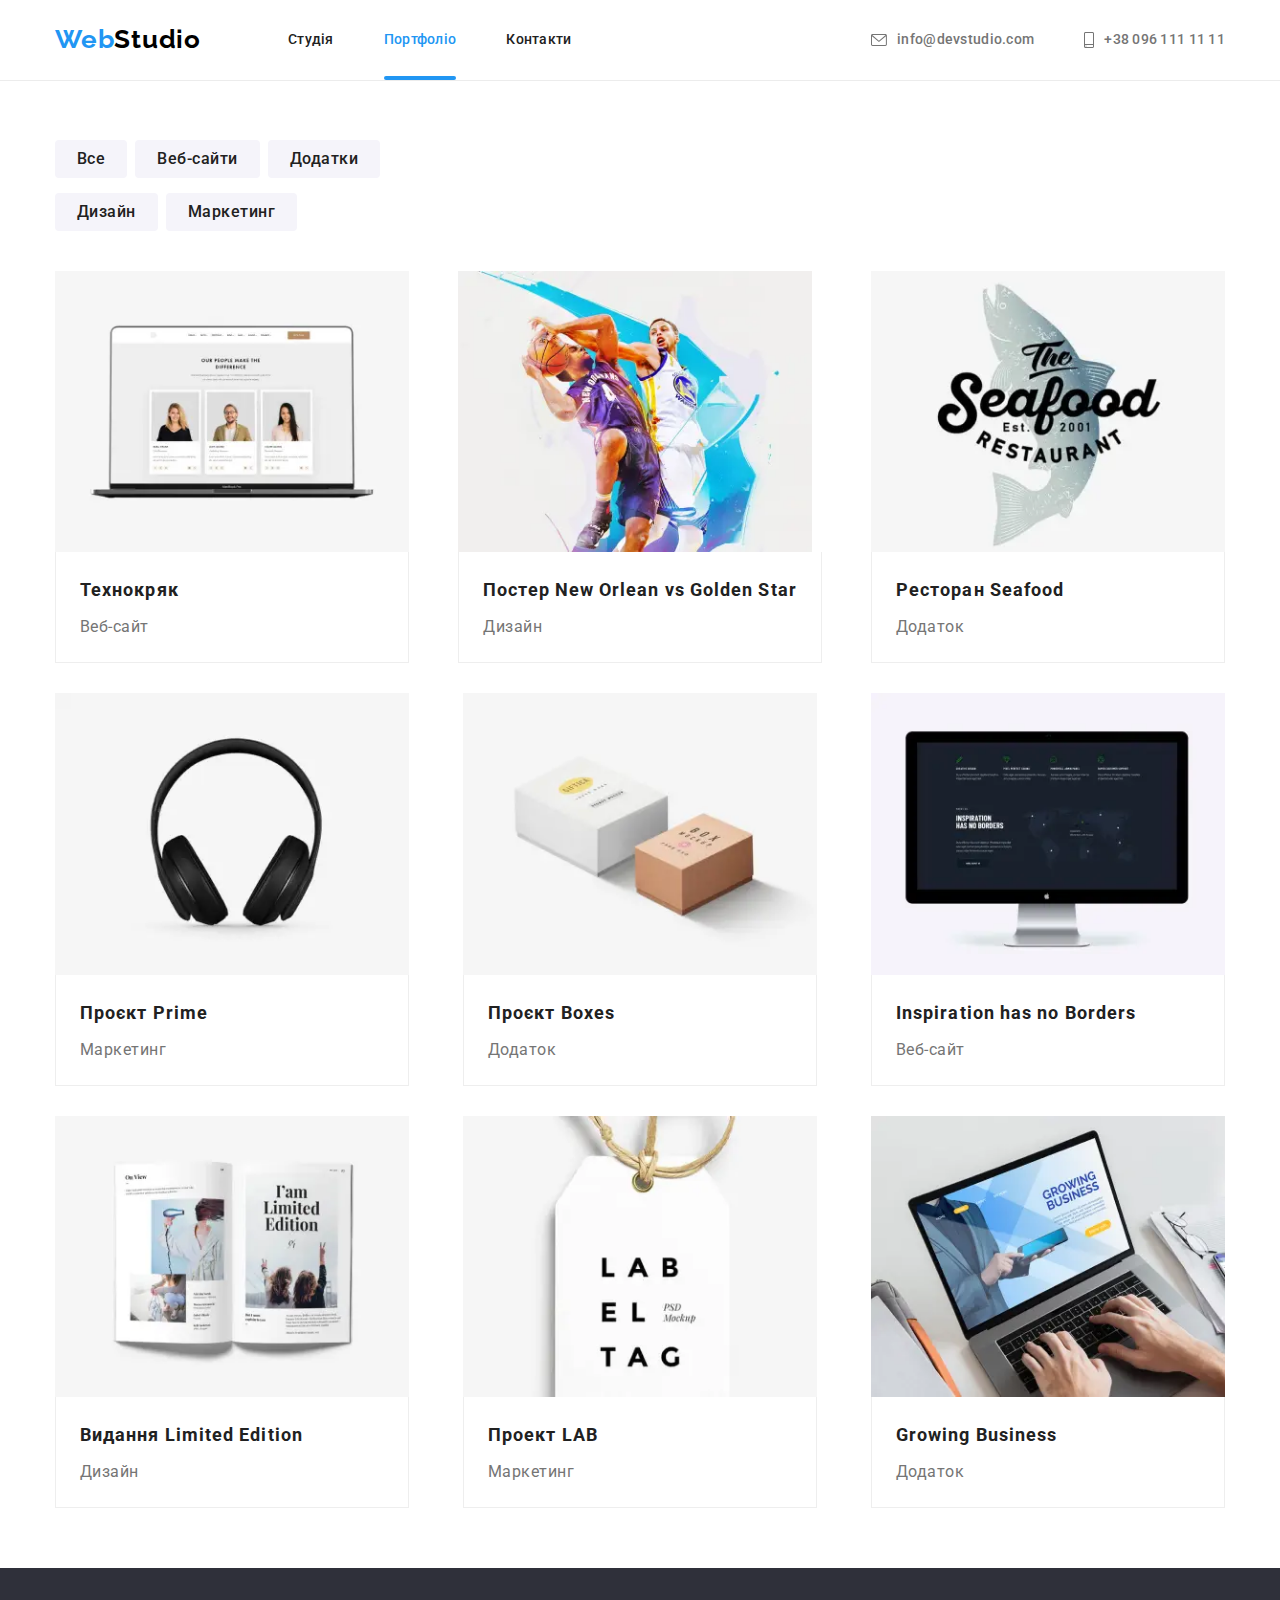
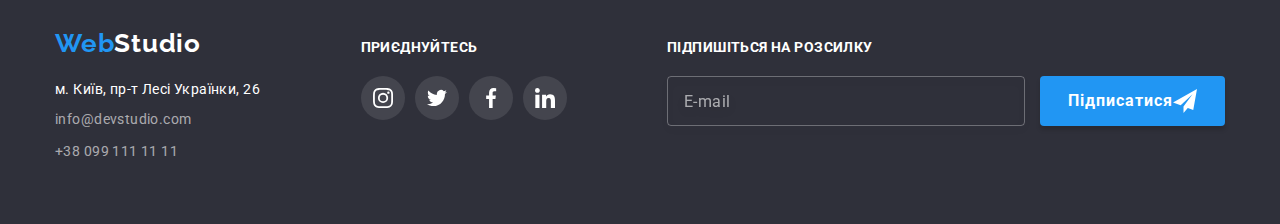
==== commit 2ed5890d: "portfolio-section__css adaptive adding" ====
--- a/portfolio.html
+++ b/portfolio.html
@@ -202,12 +202,58 @@
                     функціоналу та сервісів. Все це дозволить відвідувачу
                     отримати вичерпні відомості про компанію чи приватну особу.
                   </p>
-                  <img
-                    src="./images/project-1.jpg"
-                    alt="Веб-сайт Технокряк"
-                    width="370"
-                    height="294"
-                  />
+                  <picture>
+                    <source
+                      media="(min-width: 1200px)"
+                      srcset="
+                        ./images/desktop-images/project-1-desktop.webp    1x,
+                        ./images/desktop-images/project-1-desktop@2x.webp 2x
+                      "
+                      type="image/webp"
+                    />
+                    <source
+                      media="(min-width: 1200px)"
+                      srcset="
+                        ./images/desktop-images/project-1-desktop.jpg    1x,
+                        ./images/desktop-images/project-1-desktop@2x.jpg 2x
+                      "
+                    />
+                    <source
+                      media="(min-width: 768px)"
+                      srcset="
+                        ./images/tablet-images/project-1-tablet.webp    1x,
+                        ./images/tablet-images/project-1-tablet@2x.webp 2x
+                      "
+                      type="image/webp"
+                    />
+                    <source
+                      media="(min-width: 768px)"
+                      srcset="
+                        ./images/tablet-images/project-1-tablet.jpg    1x,
+                        ./images/tablet-images/project-1-tablet@2x.jpg 2x
+                      "
+                    />
+                    <source
+                      media="(max-width: 767px)"
+                      srcset="
+                        ./images/mobile-images/project-1-mobile.webp    1x,
+                        ./images/mobile-images/project-1-mobile@2x.webp 2x
+                      "
+                      type="image/webp"
+                    />
+                    <source
+                      media="(max-width: 767px)"
+                      srcset="
+                        ./images/mobile-images/project-1-mobile.jpg    1x,
+                        ./images/mobile-images/project-1-mobile@2x.jpg 2x
+                      "
+                    />
+                    <img
+                      src="./images/mobile-images/project-1-desktop.jpg"
+                      alt="Веб-сайт Технокряк"
+                      class="imagebox__picture"
+                    />
+                  </picture>
                 </div>
                 <div class="descr-container">
                   <h3 class="descr-container__header">Технокряк</h3>
@@ -224,12 +270,58 @@
                     функціоналу та сервісів. Все це дозволить відвідувачу
                     отримати вичерпні відомості про компанію чи приватну особу.
                   </p>
-                  <img
-                    src="./images/project-2.jpg"
-                    alt="Постер New Orlean"
-                    width="370"
-                    height="294"
-                  />
+                  <picture>
+                    <source
+                      media="(min-width: 1200px)"
+                      srcset="
+                        ./images/desktop-images/project-2-desktop.webp    1x,
+                        ./images/desktop-images/project-2-desktop@2x.webp 2x
+                      "
+                      type="image/webp"
+                    />
+                    <source
+                      media="(min-width: 1200px)"
+                      srcset="
+                        ./images/desktop-images/project-2-desktop.jpg    1x,
+                        ./images/desktop-images/project-2-desktop@2x.jpg 2x
+                      "
+                    />
+                    <source
+                      media="(min-width: 768px)"
+                      srcset="
+                        ./images/tablet-images/project-2-tablet.webp    1x,
+                        ./images/tablet-images/project-2-tablet@2x.webp 2x
+                      "
+                      type="image/webp"
+                    />
+                    <source
+                      media="(min-width: 768px)"
+                      srcset="
+                        ./images/tablet-images/project-2-tablet.jpg    1x,
+                        ./images/tablet-images/project-2-tablet@2x.jpg 2x
+                      "
+                    />
+                    <source
+                      media="(max-width: 767px)"
+                      srcset="
+                        ./images/mobile-images/project-2-mobile.webp    1x,
+                        ./images/mobile-images/project-2-mobile@2x.webp 2x
+                      "
+                      type="image/webp"
+                    />
+                    <source
+                      media="(max-width: 767px)"
+                      srcset="
+                        ./images/mobile-images/project-2-mobile.jpg    1x,
+                        ./images/mobile-images/project-2-mobile@2x.jpg 2x
+                      "
+                    />
+                    <img
+                      src="./images/mobile-images/project-2-mobile.jpg"
+                      alt="Постер New Orlean"
+                      class="imagebox__picture"
+                    />
+                  </picture>
                 </div>
                 <div class="descr-container">
                   <h3 class="descr-container__header">
@@ -248,12 +340,58 @@
                     функціоналу та сервісів. Все це дозволить відвідувачу
                     отримати вичерпні відомості про компанію чи приватну особу.
                   </p>
-                  <img
-                    src="./images/project-3.jpg"
-                    alt="Додаток Ресторан Seafood"
-                    width="370"
-                    height="294"
-                  />
+                  <picture>
+                    <source
+                      media="(min-width: 1200px)"
+                      srcset="
+                        ./images/desktop-images/project-3-desktop.webp    1x,
+                        ./images/desktop-images/project-3-desktop@2x.webp 2x
+                      "
+                      type="image/webp"
+                    />
+                    <source
+                      media="(min-width: 1200px)"
+                      srcset="
+                        ./images/desktop-images/project-3-desktop.jpg    1x,
+                        ./images/desktop-images/project-3-desktop@2x.jpg 2x
+                      "
+                    />
+                    <source
+                      media="(min-width: 768px)"
+                      srcset="
+                        ./images/tablet-images/project-3-tablet.webp    1x,
+                        ./images/tablet-images/project-3-tablet@2x.webp 2x
+                      "
+                      type="image/webp"
+                    />
+                    <source
+                      media="(min-width: 768px)"
+                      srcset="
+                        ./images/tablet-images/project-3-tablet.jpg    1x,
+                        ./images/tablet-images/project-3-tablet@2x.jpg 2x
+                      "
+                    />
+                    <source
+                      media="(max-width: 767px)"
+                      srcset="
+                        ./images/mobile-images/project-3-mobile.webp    1x,
+                        ./images/mobile-images/project-3-mobile@2x.webp 2x
+                      "
+                      type="image/webp"
+                    />
+                    <source
+                      media="(max-width: 767px)"
+                      srcset="
+                        ./images/mobile-images/project-3-mobile.jpg    1x,
+                        ./images/mobile-images/project-3-mobile@2x.jpg 2x
+                      "
+                    />
+                    <img
+                      src="./images/mobile-images/project-3-mobile.jpg"
+                      alt="Додаток Ресторан Seafood"
+                      class="imagebox__picture"
+                    />
+                  </picture>
                 </div>
                 <div class="descr-container">
                   <h3 class="descr-container__header">Ресторан Seafood</h3>
@@ -270,12 +408,58 @@
                     функціоналу та сервісів. Все це дозволить відвідувачу
                     отримати вичерпні відомості про компанію чи приватну особу.
                   </p>
-                  <img
-                    src="./images/project-4.jpg"
-                    alt="Маркетинг Проєкт Prime"
-                    width="370"
-                    height="294"
-                  />
+                  <picture>
+                    <source
+                      media="(min-width: 1200px)"
+                      srcset="
+                        ./images/desktop-images/project-4-desktop.webp    1x,
+                        ./images/desktop-images/project-4-desktop@2x.webp 2x
+                      "
+                      type="image/webp"
+                    />
+                    <source
+                      media="(min-width: 1200px)"
+                      srcset="
+                        ./images/desktop-images/project-4-desktop.jpg    1x,
+                        ./images/desktop-images/project-4-desktop@2x.jpg 2x
+                      "
+                    />
+                    <source
+                      media="(min-width: 768px)"
+                      srcset="
+                        ./images/tablet-images/project-4-tablet.webp    1x,
+                        ./images/tablet-images/project-4-tablet@2x.webp 2x
+                      "
+                      type="image/webp"
+                    />
+                    <source
+                      media="(min-width: 768px)"
+                      srcset="
+                        ./images/tablet-images/project-4-tablet.jpg    1x,
+                        ./images/tablet-images/project-4-tablet@2x.jpg 2x
+                      "
+                    />
+                    <source
+                      media="(max-width: 767px)"
+                      srcset="
+                        ./images/mobile-images/project-4-mobile.webp    1x,
+                        ./images/mobile-images/project-4-mobile@2x.webp 2x
+                      "
+                      type="image/webp"
+                    />
+                    <source
+                      media="(max-width: 767px)"
+                      srcset="
+                        ./images/mobile-images/project-4-mobile.jpg    1x,
+                        ./images/mobile-images/project-4-mobile@2x.jpg 2x
+                      "
+                    />
+                    <img
+                      src="./images/mobile-images/project-4-mobile.jpg"
+                      alt="Маркетинг Проєкт Prime"
+                      class="imagebox__picture"
+                    />
+                  </picture>
                 </div>
                 <div class="descr-container">
                   <h3 class="descr-container__header">Проєкт Prime</h3>
@@ -292,12 +476,58 @@
                     функціоналу та сервісів. Все це дозволить відвідувачу
                     отримати вичерпні відомості про компанію чи приватну особу.
                   </p>
-                  <img
-                    src="./images/project-5.jpg"
-                    alt="Додаток Проєкт Boxes"
-                    width="370"
-                    height="294"
-                  />
+                  <picture>
+                    <source
+                      media="(min-width: 1200px)"
+                      srcset="
+                        ./images/desktop-images/project-5-desktop.webp    1x,
+                        ./images/desktop-images/project-5-desktop@2x.webp 2x
+                      "
+                      type="image/webp"
+                    />
+                    <source
+                      media="(min-width: 1200px)"
+                      srcset="
+                        ./images/desktop-images/project-5-desktop.jpg    1x,
+                        ./images/desktop-images/project-5-desktop@2x.jpg 2x
+                      "
+                    />
+                    <source
+                      media="(min-width: 768px)"
+                      srcset="
+                        ./images/tablet-images/project-5-tablet.webp    1x,
+                        ./images/tablet-images/project-5-tablet@2x.webp 2x
+                      "
+                      type="image/webp"
+                    />
+                    <source
+                      media="(min-width: 768px)"
+                      srcset="
+                        ./images/tablet-images/project-5-tablet.jpg    1x,
+                        ./images/tablet-images/project-5-tablet@2x.jpg 2x
+                      "
+                    />
+                    <source
+                      media="(max-width: 767px)"
+                      srcset="
+                        ./images/mobile-images/project-5-mobile.webp    1x,
+                        ./images/mobile-images/project-5-mobile@2x.webp 2x
+                      "
+                      type="image/webp"
+                    />
+                    <source
+                      media="(max-width: 767px)"
+                      srcset="
+                        ./images/mobile-images/project-5-mobile.jpg    1x,
+                        ./images/mobile-images/project-5-mobile@2x.jpg 2x
+                      "
+                    />
+                    <img
+                      src="./images/mobile-images/project-5-mobile.jpg"
+                      alt="Додаток Проєкт Boxes"
+                      class="imagebox__picture"
+                    />
+                  </picture>
                 </div>
                 <div class="descr-container">
                   <h3 class="descr-container__header">Проєкт Boxes</h3>
@@ -314,12 +544,58 @@
                     функціоналу та сервісів. Все це дозволить відвідувачу
                     отримати вичерпні відомості про компанію чи приватну особу.
                   </p>
-                  <img
-                    src="./images/project-6.jpg"
-                    alt="Веб-сайт Inspiration has no Borders"
-                    width="370"
-                    height="294"
-                  />
+                  <picture>
+                    <source
+                      media="(min-width: 1200px)"
+                      srcset="
+                        ./images/desktop-images/project-6-desktop.webp    1x,
+                        ./images/desktop-images/project-6-desktop@2x.webp 2x
+                      "
+                      type="image/webp"
+                    />
+                    <source
+                      media="(min-width: 1200px)"
+                      srcset="
+                        ./images/desktop-images/project-6-desktop.jpg    1x,
+                        ./images/desktop-images/project-6-desktop@2x.jpg 2x
+                      "
+                    />
+                    <source
+                      media="(min-width: 768px)"
+                      srcset="
+                        ./images/tablet-images/project-6-tablet.webp    1x,
+                        ./images/tablet-images/project-6-tablet@2x.webp 2x
+                      "
+                      type="image/webp"
+                    />
+                    <source
+                      media="(min-width: 768px)"
+                      srcset="
+                        ./images/tablet-images/project-6-tablet.jpg    1x,
+                        ./images/tablet-images/project-6-tablet@2x.jpg 2x
+                      "
+                    />
+                    <source
+                      media="(max-width: 767px)"
+                      srcset="
+                        ./images/mobile-images/project-6-mobile.webp    1x,
+                        ./images/mobile-images/project-6-mobile@2x.webp 2x
+                      "
+                      type="image/webp"
+                    />
+                    <source
+                      media="(max-width: 767px)"
+                      srcset="
+                        ./images/mobile-images/project-6-mobile.jpg    1x,
+                        ./images/mobile-images/project-6-mobile@2x.jpg 2x
+                      "
+                    />
+                    <img
+                      src="./images/project-6.jpg"
+                      alt="Веб-сайт Inspiration has no Borders"
+                      class="imagebox__picture"
+                    />
+                  </picture>
                 </div>
                 <div class="descr-container">
                   <h3 class="descr-container__header">
@@ -338,12 +614,58 @@
                     функціоналу та сервісів. Все це дозволить відвідувачу
                     отримати вичерпні відомості про компанію чи приватну особу.
                   </p>
-                  <img
-                    src="./images/project-7.jpg"
-                    alt="Дизайн Видання Limited Edition"
-                    width="370"
-                    height="294"
-                  />
+                  <picture>
+                    <source
+                      media="(min-width: 1200px)"
+                      srcset="
+                        ./images/desktop-images/project-7-desktop.webp    1x,
+                        ./images/desktop-images/project-7-desktop@2x.webp 2x
+                      "
+                      type="image/webp"
+                    />
+                    <source
+                      media="(min-width: 1200px)"
+                      srcset="
+                        ./images/desktop-images/project-7-desktop.jpg    1x,
+                        ./images/desktop-images/project-7-desktop@2x.jpg 2x
+                      "
+                    />
+                    <source
+                      media="(min-width: 768px)"
+                      srcset="
+                        ./images/tablet-images/project-7-tablet.webp    1x,
+                        ./images/tablet-images/project-7-tablet@2x.webp 2x
+                      "
+                      type="image/webp"
+                    />
+                    <source
+                      media="(min-width: 768px)"
+                      srcset="
+                        ./images/tablet-images/project-7-tablet.jpg    1x,
+                        ./images/tablet-images/project-7-tablet@2x.jpg 2x
+                      "
+                    />
+                    <source
+                      media="(max-width: 767px)"
+                      srcset="
+                        ./images/mobile-images/project-7-mobile.webp    1x,
+                        ./images/mobile-images/project-7-mobile@2x.webp 2x
+                      "
+                      type="image/webp"
+                    />
+                    <source
+                      media="(max-width: 767px)"
+                      srcset="
+                        ./images/mobile-images/project-7-mobile.jpg    1x,
+                        ./images/mobile-images/project-7-mobile@2x.jpg 2x
+                      "
+                    />
+                    <img
+                      src="./images/mobile-images/project-7-mobile.jpg"
+                      alt="Дизайн Видання Limited Edition"
+                      class="imagebox__picture"
+                    />
+                  </picture>
                 </div>
                 <div class="descr-container">
                   <h3 class="descr-container__header">
@@ -362,12 +684,58 @@
                     функціоналу та сервісів. Все це дозволить відвідувачу
                     отримати вичерпні відомості про компанію чи приватну особу.
                   </p>
-                  <img
-                    src="./images/project-8.jpg"
-                    alt="Маркетинг Проект LAB"
-                    width="370"
-                    height="294"
-                  />
+                  <picture>
+                    <source
+                      media="(min-width: 1200px)"
+                      srcset="
+                        ./images/desktop-images/project-8-desktop.webp    1x,
+                        ./images/desktop-images/project-8-desktop@2x.webp 2x
+                      "
+                      type="image/webp"
+                    />
+                    <source
+                      media="(min-width: 1200px)"
+                      srcset="
+                        ./images/desktop-images/project-8-desktop.jpg    1x,
+                        ./images/desktop-images/project-8-desktop@2x.jpg 2x
+                      "
+                    />
+                    <source
+                      media="(min-width: 768px)"
+                      srcset="
+                        ./images/tablet-images/project-8-tablet.webp    1x,
+                        ./images/tablet-images/project-8-tablet@2x.webp 2x
+                      "
+                      type="image/webp"
+                    />
+                    <source
+                      media="(min-width: 768px)"
+                      srcset="
+                        ./images/tablet-images/project-8-tablet.jpg    1x,
+                        ./images/tablet-images/project-8-tablet@2x.jpg 2x
+                      "
+                    />
+                    <source
+                      media="(max-width: 767px)"
+                      srcset="
+                        ./images/mobile-images/project-8-mobile.webp    1x,
+                        ./images/mobile-images/project-8-mobile@2x.webp 2x
+                      "
+                      type="image/webp"
+                    />
+                    <source
+                      media="(max-width: 767px)"
+                      srcset="
+                        ./images/mobile-images/project-8-mobile.jpg    1x,
+                        ./images/mobile-images/project-8-mobile@2x.jpg 2x
+                      "
+                    />
+                    <img
+                      src="./images/mobile-images/project-8-mobile.jpg"
+                      alt="Маркетинг Проект LAB"
+                      class="imagebox__picture"
+                    />
+                  </picture>
                 </div>
                 <div class="descr-container">
                   <h3 class="descr-container__header">Проект LAB</h3>
@@ -384,12 +752,58 @@
                     функціоналу та сервісів. Все це дозволить відвідувачу
                     отримати вичерпні відомості про компанію чи приватну особу.
                   </p>
-                  <img
-                    src="./images/project-9.jpg"
-                    alt="Додаток Growing Business"
-                    width="370"
-                    height="294"
-                  />
+                  <picture>
+                    <source
+                      media="(min-width: 1200px)"
+                      srcset="
+                        ./images/desktop-images/project-9-desktop.webp    1x,
+                        ./images/desktop-images/project-9-desktop@2x.webp 2x
+                      "
+                      type="image/webp"
+                    />
+                    <source
+                      media="(min-width: 1200px)"
+                      srcset="
+                        ./images/desktop-images/project-9-desktop.jpg    1x,
+                        ./images/desktop-images/project-9-desktop@2x.jpg 2x
+                      "
+                    />
+                    <source
+                      media="(min-width: 768px)"
+                      srcset="
+                        ./images/tablet-images/project-9-tablet.webp    1x,
+                        ./images/tablet-images/project-9-tablet@2x.webp 2x
+                      "
+                      type="image/webp"
+                    />
+                    <source
+                      media="(min-width: 768px)"
+                      srcset="
+                        ./images/tablet-images/project-9-tablet.jpg    1x,
+                        ./images/tablet-images/project-9-tablet@2x.jpg 2x
+                      "
+                    />
+                    <source
+                      media="(max-width: 767px)"
+                      srcset="
+                        ./images/mobile-images/project-9-mobile.webp    1x,
+                        ./images/mobile-images/project-9-mobile@2x.webp 2x
+                      "
+                      type="image/webp"
+                    />
+                    <source
+                      media="(max-width: 767px)"
+                      srcset="
+                        ./images/mobile-images/project-9-mobile.jpg    1x,
+                        ./images/mobile-images/project-9-mobile@2x.jpg 2x
+                      "
+                    />
+                    <img
+                      src="./images/mobile-images/project-9-mobile.jpg"
+                      alt="Додаток Growing Business"
+                      class="imagebox__picture"
+                    />
+                  </picture>
                 </div>
                 <div class="descr-container">
                   <h3 class="descr-container__header">Growing Business</h3>
--- a/css/main.min.css
+++ b/css/main.min.css
@@ -1 +1 @@
-:root{--body-text-color: rgba(33, 33, 33, 100%);--logo-text-color: rgba(0, 0, 0, 100%);--accent-blue-color: rgba(33, 150, 243, 100%);--list-text-color: rgba(117, 117, 117, 100%);--modal-form-placeholder-color: rgba(117, 117, 117, 50%);--body-background-color: rgba(255, 255, 255, 100%);--grey-background-color: rgba(245, 244, 250, 100%);--footer-background-color: rgba(47, 48, 58, 100%);--address-text-color: rgba(255, 255, 255, 60%);--header-border-color: rgba(236, 236, 236, 100%);--portfolio-item-border-color: rgba(238, 238, 238, 100%);--hero-image-overlay-color: rgba(47, 48, 58, 40%);--hero-image-background-color: rgba(196, 196, 196, 100%);--socialmedia-icon-color: rgba(175, 177, 184, 100%);--footer-smlist-icon-color: rgba(255, 255, 255, 10%);--item-overlay-backgroundcolor: rgba(47, 48, 58, 80%);--portfolio-overlay-color: rgba(33, 150, 243, 90%);--backdrop-background-color: rgba(0, 0, 0, 20%);--form-submit-button-shadow-color: rgba(0, 0, 0, 15%);--footer-input-border-color: rgba(255, 255, 255, 30%);--mobile-menu-smlist-border: rgba(33, 33, 33, 20%);--modal-window-transition-rule: 500ms cubic-bezier(0.4, 0, 0.2, 1);--main-transition-rule: 250ms cubic-bezier(0.4, 0, 0.2, 1)}html{box-sizing:border-box}*,*::before,*::after{box-sizing:inherit}body{background-color:var(--body-background-color);color:var(--body-text-color);font-family:"Roboto",sans-serif}h1,h2,h3,h4,p{margin-top:0;margin-bottom:0}ul,ol{margin-top:0;margin-bottom:0;padding:0;list-style:none}img{display:block;max-width:100%;height:auto}a{text-decoration:none}input,textarea{padding:0;margin:0}.container{padding-left:15px;padding-right:15px}@media screen and (min-width: 480px){.container{width:480px;margin-left:auto;margin-right:auto}}@media screen and (min-width: 768px){.container{width:768px}}@media screen and (min-width: 1200px){.container{width:1200px}}.header__logo{display:block;padding-top:16px;padding-bottom:16px;transition:color var(--main-transition-rule);font-family:"Raleway",sans-serif;font-weight:700;font-size:24px;line-height:1.16;letter-spacing:.03em;color:var(--logo-text-color)}.logo__span{font-family:"Raleway",sans-serif;font-weight:700;font-size:24px;line-height:1.16;letter-spacing:.03em;color:var(--accent-blue-color)}.header__logo:hover,.header__logo:focus{color:var(--accent-blue-color)}.footer__logo{display:block;margin-top:0;margin-bottom:20px;transition:color var(--main-transition-rule);font-family:"Raleway",sans-serif;font-weight:700;font-size:24px;line-height:1.16;letter-spacing:.03em;color:var(--body-background-color)}.footer__logo:hover,.footer__logo:focus{color:var(--accent-blue-color)}@media screen and (min-width: 768px){.header__logo{padding-top:26px;padding-bottom:26px;margin-right:87px}}@media screen and (min-width: 1200px){.header__logo{padding-top:24px;padding-bottom:25px;margin-right:87px;font-weight:700;font-size:26px;line-height:1.19;letter-spacing:.03em;color:var(--logo-text-color)}.logo__span{font-weight:700;font-size:26px;line-height:1.19;letter-spacing:.03em;color:var(--accent-blue-color)}.footer__logo{font-weight:700;font-size:26px;line-height:1.19;letter-spacing:.03em;color:var(--body-background-color)}}@media screen and (max-width: 767px){.mobile-menu{position:fixed;top:0;left:0;z-index:100;opacity:0;visibility:hidden;pointer-events:none;transition:opacity var(--main-transition-rule),visibility var(--main-transition-rule)}.mobile-menu.is-open{opacity:1;visibility:visible;pointer-events:auto}.mobile-menu__container{position:relative;display:flex;flex-direction:column;width:100vw;height:100vh;padding:48px 40px;overflow-y:scroll;background-color:var(--body-background-color)}.mobile-menu__contacts-container{margin-top:auto}.mobile-menu__close-button{position:absolute;top:10px;right:15px;width:40px;height:40px;padding:0;border:none;line-height:0;background-color:rgba(0,0,0,0)}.mobile-menu__close-icon{width:18px;height:18px;fill:var(--body-text-color)}.mobile-menu__item:not(:last-child){margin-bottom:32px}.mobile-menu__link{font-weight:500;font-size:40px;line-height:1.18;letter-spacing:.02em;color:var(--body-text-color);transition:color var(--main-transition-rule)}.mobile-menu__link:hover,.mobile-menu__link:focus{color:var(--accent-blue-color)}.mobile-menu__item-current .mobile-menu__link{color:var(--accent-blue-color)}.mobile-menu__contact-list{padding-top:302px}.mobile-menu__contact-item:not(:last-child){margin-bottom:32px}.mobile-menu__contact-phone{font-weight:500;font-size:34px;line-height:1.18;letter-spacing:.02em;color:var(--accent-blue-color)}.mobile-menu__contact-mail{font-weight:500;font-size:24px;line-height:1.17;letter-spacing:.02em;color:var(--list-text-color)}.mobile-menu__smlist{display:flex;flex-wrap:wrap;align-items:center;padding-top:64px}.mobile-menu__smlist-item{margin-right:10px}.mobile-menu__smlist-item:not(:last-child)::after{content:" ";margin-left:10px;border-right:1px solid var(--mobile-menu-smlist-border);transform:rotate(90deg)}.mobile-menu__smlist-link{font-weight:500;font-size:18px;line-height:1.22;letter-spacing:.02em;color:var(--accent-blue-color)}}@media screen and (min-width: 768px){.mobile-menu{display:none}}@media screen and (max-width: 767px){.menu{display:none}.contact-list{display:none}.open-mobile-menu-button{border:none;background-color:rgba(0,0,0,0);padding:0;line-height:0}.open-mobile-menu-button__icon{width:40px;height:40px}}.page-header__container{display:flex;align-items:center;justify-content:space-between}.page-header{background-color:var(--body-background-color);border-bottom:1px solid;border-color:var(--header-border-color)}@media screen and (min-width: 768px){.page-navigation{display:flex;flex-direction:row;justify-content:space-between}.header__menu{display:flex;flex-direction:row;align-items:center;gap:50px}.menu__item{position:relative}.menu__link{display:block;padding-top:32px;padding-bottom:32px;font-weight:500;font-size:14px;line-height:1.14;letter-spacing:.02em;color:var(--body-text-color);transition:color var(--main-transition-rule)}.menu__item .menu__link:hover,.menu__item .menu__link:focus{color:var(--accent-blue-color)}.menu__item_current .menu__link{color:var(--accent-blue-color)}.menu__item_current::after{position:absolute;bottom:0;width:100%;height:4px;content:"";background-color:var(--accent-blue-color);border-radius:2px}.contact-list__link{display:flex;justify-content:flex-start;align-items:center;font-weight:500;font-size:12px;line-height:1;letter-spacing:.02em;color:var(--list-text-color);transition:color var(--main-transition-rule)}.contact-list__item .contact-list__link:hover,.contact-list__item .contact-list__link:focus{color:var(--accent-blue-color)}.contact-list__link-mail{padding-top:21px;padding-bottom:5px}.contact-list__link-phone{padding-top:5px;padding-bottom:21px}.contact-list__icon-envelope{margin-right:8px;width:14px;height:10px;fill:currentColor}.contact-list__icon-smartphone{margin-right:8px;width:10px;height:14px;fill:currentColor}.open-mobile-menu-button{display:none}}@media screen and (min-width: 1200px){.contact-list{display:flex;column-gap:50px}.contact-list__link{display:flex;align-items:center;justify-content:center;column-gap:10px;padding-top:32px;padding-bottom:32px;font-weight:500;font-size:14px;line-height:1.14;letter-spacing:.02em;color:var(--list-text-color)}.contact-list__icon-envelope{margin-right:0px;width:16px;height:12px}.contact-list__icon-smartphone{margin-right:0px;width:10px;height:16px}}.page-footer{background-color:var(--footer-background-color);text-align:center}.page-footer__container{display:block;padding-top:60px;padding-bottom:60px}.address-list__item{margin-bottom:8px}.address-list__item:last-child{margin-bottom:0}.address-list__link:hover,.address-list__link:focus{color:var(--accent-blue-color)}.address-list__link_address{transition:color var(--main-transition-rule);font-style:normal;font-weight:400;font-size:14px;line-height:1.5;letter-spacing:.03em;color:var(--body-background-color)}.address-list__link_contact{transition:color var(--main-transition-rule);font-style:normal;font-weight:400;font-size:14px;line-height:1.71;letter-spacing:.03em;color:var(--address-text-color)}.footer-smlist{list-style:none;display:flex;justify-content:center;column-gap:10px}.footer-smlist__call{padding-top:60px;margin-bottom:20px;font-weight:700;font-size:14px;line-height:1.33;letter-spacing:.03em;color:var(--body-background-color);text-transform:uppercase}.footer-smlist__link{display:flex;align-items:center;justify-content:center;width:44px;height:44px;transition:background-color var(--main-transition-rule);border-radius:50%;background-color:var(--footer-smlist-icon-color)}.footer-smlist__link:hover,.footer-smlist__link:focus{background-color:var(--accent-blue-color)}.footer-smlist__icon{width:20px;height:20px;fill:var(--body-background-color)}.footer-form{display:flex;flex-direction:column;align-items:center}.footer-form__call{padding-top:60px;margin-bottom:20px;font-weight:700;font-size:14px;line-height:1.33;letter-spacing:.03em;color:var(--body-background-color);text-transform:uppercase}.footer-form__label{width:100%}.footer-form__input{width:100%;height:50px;padding:15px 16px;margin-bottom:20px;border:1px solid var(--footer-input-border-color);filter:drop-shadow(0px 4px 4px rgba(0, 0, 0, 0.15));border-radius:4px;background-color:rgba(0,0,0,0);transition:border var(--main-transition-rule);font-weight:400;font-size:16px;line-height:1.25;letter-spacing:.03em;color:var(--body-background-color)}.footer-form__input::placeholder{font-weight:400;font-size:16px;line-height:1.25;letter-spacing:.03em;color:var(--address-text-color)}.footer-form__button{display:flex;justify-content:space-between;align-items:center;width:200px;height:50px;padding:10px 28px;background-color:var(--accent-blue-color);box-shadow:0px 4px 4px var(--form-submit-button-shadow-color);border:none;border-radius:4px;font-weight:700;font-size:16px;line-height:1.88;letter-spacing:.06em;color:var(--body-background-color);cursor:pointer}.footer-form__button_icon{fill:var(--body-background-color)}@media screen and (min-width: 768px){.page-footer__container{display:flex;align-items:baseline;justify-content:space-around;flex-wrap:wrap;row-gap:60px}.footer-form__input{width:450px}}@media screen and (min-width: 1200px){.page-footer{text-align:left}.page-footer__container{display:flex;justify-content:space-between;align-items:baseline}.footer-smlist__call{padding-top:0}.footer-form{display:flex;flex-direction:row}.footer-form__call{padding-top:0}.footer-form__input{width:358px;margin-bottom:0}}.index-hero{margin-bottom:0;padding-top:200px;padding-bottom:200px;text-align:center;max-width:1600px;max-height:600px;margin-left:auto;margin-right:auto;background-color:var(--hero-image-overlay-color);background-image:linear-gradient(to right, var(--hero-image-overlay-color), var(--hero-image-overlay-color)),url(../images/hero-image.jpg);background-repeat:no-repeat;background-position:center;background-size:cover}.index-hero__title{width:696px;margin:0 auto 30px auto;font-weight:900;font-size:44px;line-height:1.36;letter-spacing:.06em;color:var(--body-background-color);text-align:center;text-transform:uppercase}.index-hero__button{width:216px;height:50px;transition:background-color var(--main-transition-rule);background-color:var(--accent-blue-color);border:none;border-radius:4px;cursor:pointer;font-weight:700;font-size:16px;line-height:1.88;letter-spacing:.06em;color:var(--body-background-color)}.index-hero__button:focus{background-color:var(--accent-blue-color)}.advantages-section{margin:top 0;padding-top:94px}.hidden-title{white-space:nowrap;width:1px;height:1px;overflow:hidden;border:0;padding:0;clip:rect(0 0 0 0);clip-path:inset(50%);margin:-1px}.advantages-list{list-style:none;display:flex;justify-content:space-between}.advantages-list__item{width:270px;margin-right:30px}.advantages-list__item:last-child{margin-right:0}.advantages-list__item::before{display:block;content:"";height:120px;background-repeat:no-repeat;background-position:50% 50%;background-color:var(--grey-background-color);margin-bottom:30px;border-radius:4px}.advantages-list__item_icon-antenna::before{background-image:url(../images/antenna.svg)}.advantages-list__item_icon-clock::before{background-image:url(../images/clock.svg)}.advantages-list__item_icon-diagram::before{background-image:url(../images/diagram.svg)}.advantages-list__item_icon-astronaut::before{background-image:url(../images/astronaut.svg)}.advantages-list__item-header{font-weight:700;font-size:14px;line-height:1.14;letter-spacing:.03em;color:var(--body-text-color);text-transform:uppercase;margin-bottom:10px}.advantages-list__item-text{font-weight:400;font-size:14px;line-height:1.71;letter-spacing:.03em;color:var(--list-text-color)}.worklist-section{margin:top 0;padding-top:94px;padding-bottom:94px;transition:color var(--main-transition-rule)}.worklist-title{margin-bottom:50px;font-weight:700;font-size:36px;line-height:1.17;letter-spacing:.03em;color:var(--body-text-color);text-align:center}.worklist{list-style:none;display:flex;flex-direction:row;justify-content:space-between}.worklist__link{position:relative}.worklist__link:hover,.worklist__link:focus{color:var(--accent-blue-color)}.worklist__descr{position:absolute;bottom:0%;left:50%;height:70px;width:100%;display:flex;align-items:center;justify-content:center;transform:translate(-50%, 0%);opacity:0;transition:opacity var(--main-transition-rule);font-weight:700;font-size:14px;line-height:1.14;letter-spacing:.03em;color:var(--body-background-color);text-align:center;text-transform:uppercase;background-color:var(--item-overlay-backgroundcolor)}.worklist__link:hover .worklist__descr,.worklist__link:focus .worklist__descr{opacity:1}.worklist__image{display:block}.teamlist-section{background-color:var(--grey-background-color);padding-top:94px;padding-bottom:94px;text-align:center}.teamlist-section__title{font-weight:700;font-size:36px;line-height:1.17;text-align:center;letter-spacing:.03em;margin-bottom:50px}.teamlist{list-style:none;display:flex;flex-direction:row;justify-content:space-between}.teamlist__item{background-color:var(--body-background-color);width:270px;margin-right:30px;border-radius:0px 0px 4px 4px;box-shadow:0px 1px 3px rgba(0,0,0,.12),0px 1px 1px rgba(0,0,0,.14),0px 2px 1px rgba(0,0,0,.2)}.teamlist__item:last-child{margin-right:0}.employee{margin-top:0px;padding:30px 0;background-color:var(--body-background-color)}.employee__name{margin-bottom:10px;font-weight:500;font-size:16px;line-height:1.18;letter-spacing:.03em;color:var(--body-text-color)}.employee__position{margin-bottom:16px;font-weight:400;font-size:16px;line-height:1.18;letter-spacing:.03em;color:var(--list-text-color)}.smlist{list-style:none;display:flex;justify-content:center;column-gap:10px}.smlist__link{display:flex;align-items:center;justify-content:center;width:44px;height:44px;transition:background-color var(--main-transition-rule);border-radius:50%;background-color:var(--body-background-color)}.smlist__link:hover,.smlist__link:focus{background-color:var(--accent-blue-color)}.smlist__icon{width:20px;height:20px;transition:fill var(--main-transition-rule);fill:var(--socialmedia-icon-color)}.smlist__link:hover .smlist__icon,.smlist__link:focus .smlist__icon{fill:var(--body-background-color)}.clientlist-section{text-align:center;padding-top:94px;padding-bottom:94px;background-color:var(--body-background-color)}.clientlist__title{margin-bottom:50px;font-weight:700;font-size:36px;line-height:1.17;letter-spacing:.03em;color:var(--body-text-color)}.clientlist{display:flex;justify-content:center;column-gap:30px}.clientlist__link{display:flex;align-items:center;justify-content:center;width:170px;height:92px;transition:fill var(--main-transition-rule),border-color var(--main-transition-rule);border:1px solid;border-color:var(--socialmedia-icon-color);border-radius:4px}.clientlist__link:hover,.clientlist__link:focus{fill:var(--accent-blue-color);border-color:var(--accent-blue-color)}.clientlist__icon{width:106px;height:60px;transition:fill var(--main-transition-rule);fill:var(--socialmedia-icon-color)}.clientlist__link:focus .clientlist__icon,.clientlist__link:hover .clientlist__icon{fill:var(--accent-blue-color)}.portfolio-section{padding-top:94px;padding-bottom:94px;background-color:var(--body-background-color)}.gallery-navigation{display:flex;flex-direction:row;justify-content:center;align-items:center;margin-bottom:50px}.gallery-navigation__item:nth-child(n+2){margin-left:8px}.gallery-navigation__button{height:38px;padding:6px 22px;cursor:pointer;transition:background-color var(--main-transition-rule),color var(--main-transition-rule),box-shadow var(--main-transition-rule);background-color:var(--grey-background-color);border:none;border-radius:4px;font-weight:500;font-size:16px;line-height:1.63;letter-spacing:.03em;color:var(--body-text-color);text-align:center}.gallery-navigation__button:focus,.gallery-navigation__button:hover{background-color:var(--accent-blue-color);color:var(--body-background-color);box-shadow:0px 3px 1px rgba(0,0,0,.1),0px 1px 2px rgba(0,0,0,.08),0px 2px 2px rgba(0,0,0,.12)}.gallery{display:flex;flex-wrap:wrap;justify-content:space-between;gap:30px}.gallery__item{width:370px}.gallery__item:nth-child(n+6){margin-bottom:0px}.gallery__item:nth-child(3n){margin-right:0}.gallery__link{display:block;transition:box-sizing var(--main-transition-rule),box-shadow var(--main-transition-rule)}.gallery__link:hover,.gallery__link:focus{box-sizing:border-box;box-shadow:0px 1px 1px rgba(0,0,0,.12),0px 4px 4px rgba(0,0,0,.06),1px 4px 6px rgba(0,0,0,.16)}.imagebox{position:relative;overflow:hidden}.imagebox__text{position:absolute;top:0;left:0;width:100%;height:100%;background-color:var(--portfolio-overlay-color);padding:63px 24px;transform:translatey(101%);transition:transform var(--main-transition-rule);font-weight:400;font-size:18px;line-height:1.56;letter-spacing:.03em;color:var(--body-background-color)}.gallery__link:hover .imagebox__text,.gallery__link:focus .imagebox__text{transform:translatey(0)}.descr-container{margin-top:0px;padding:20px 24px;background-color:var(--body-background-color);border:1px solid;border-top:0px;border-color:var(--portfolio-item-border-color)}.descr-container__header{margin-bottom:4px;font-weight:700;font-size:18px;line-height:2;letter-spacing:.06em;color:var(--body-text-color)}.descr-container__text{font-weight:400;font-size:16px;line-height:1.875;letter-spacing:.03em;color:var(--list-text-color)}.backdrop{position:fixed;top:0;left:0;visibility:visible;opacity:1;transition:opacity var(--modal-window-transition-rule),visibility var(--modal-window-transition-rule);width:100%;height:100%;background-color:var(--backdrop-background-color)}.backdrop.hidden__backdrop{visibility:hidden;opacity:0;pointer-events:none}.modal-window{position:absolute;top:50%;left:50%;width:528px;height:581px;padding:40px;transform:translate(-50%, -50%);transition:transform var(--modal-window-transition-rule);background-color:var(--body-background-color)}.modal-window__close-button{position:absolute;top:8px;right:8px;width:30px;height:30px;display:flex;align-items:center;justify-content:center;background-color:var(--body-background-color);border:1px solid var(--backdrop-background-color);border-radius:15px;cursor:pointer}.modal-window__icon{width:18px;height:18px;fill:var(--body-text-color);transition:fill var(--main-transition-rule)}.modal-window__close-button:hover .modal-window__icon,.modal-window__close-button:focus .modal-window__icon{fill:var(--accent-blue-color)}.modal-form{display:flex;flex-direction:column}.modal-form__title{margin-bottom:12px;font-weight:700;font-size:20px;line-height:1.15;letter-spacing:.03em;color:var(--body-text-color);text-align:center}.modal-form__field{margin-bottom:10px}.modal-form__field-descr{display:block;margin-bottom:4px;font-weight:400;font-size:12px;line-height:1.16;letter-spacing:.01em;color:var(--list-text-color)}.modal-form__input{width:100%;height:40px;padding:11px 11px 11px 42px;border:1px solid rgba(33,33,33,.2);border-radius:4px;transition:border var(--main-transition-rule);font-weight:400;font-size:12px;line-height:1.16;letter-spacing:.01em;color:var(--body-text-color)}.modal-form__input:focus{outline:none;border-color:var(--accent-blue-color)}.input-wrapper{position:relative}.input-wrapper__icon{display:block;position:absolute;width:18px;height:18px;top:50%;left:12px;transform:translateY(-50%);transition:fill var(--main-transition-rule)}.modal-form__input:focus+.input-wrapper__icon{fill:var(--accent-blue-color)}.modal-form__message-field{margin-bottom:20px}.modal-form__message{display:block;width:100%;height:120px;padding:12px 16px;border:1px solid rgba(33,33,33,.2);border-radius:4px;transition:border var(--main-transition-rule);resize:none;font-weight:400;font-size:12px;line-height:1.16;letter-spacing:.01em;color:var(--body-text-color)}.modal-form__message:focus{outline:none;border-color:var(--accent-blue-color)}.modal-form__message::placeholder{font-weight:400;font-size:12px;line-height:1.16;letter-spacing:.01em;color:var(--modal-form-placeholder-color)}.modal-form__check-field{display:flex;align-items:center;justify-content:center;margin-bottom:30px;font-weight:400;font-size:14px;line-height:1.71;letter-spacing:.03em;color:var(--list-text-color)}.modal-form__check{position:absolute;appearance:none;box-shadow:none;transition:box-shadow var(--main-transition-rule)}.modal-form__check-icon-unchecked{width:16px;height:15px;margin-right:8px}.modal-form__check-icon-checked{display:none;width:16px;height:15px;margin-right:8px;fill:var(--accent-blue-color)}.modal-form__check:checked+.modal-form__check-icon-unchecked{display:none}.modal-form__check:checked~.modal-form__check-icon-checked{display:inline}.modal-form__check-link{position:relative;color:var(--accent-blue-color);outline:none}.modal-form__check-link::after{display:block;position:absolute;top:75%;width:100%;height:1px;content:"";background-color:var(--accent-blue-color)}.modal-form__button{align-self:center;width:200px;height:50px;padding:10px 28px;background-color:var(--accent-blue-color);box-shadow:0px 4px 4px var(--form-submit-button-shadow-color);border:none;border-radius:4px;font-weight:700;font-size:16px;line-height:1.88;letter-spacing:.06em;color:var(--body-background-color);cursor:pointer}/*# sourceMappingURL=main.min.css.map */+:root{--body-text-color: rgba(33, 33, 33, 100%);--logo-text-color: rgba(0, 0, 0, 100%);--accent-blue-color: rgba(33, 150, 243, 100%);--list-text-color: rgba(117, 117, 117, 100%);--modal-form-placeholder-color: rgba(117, 117, 117, 50%);--body-background-color: rgba(255, 255, 255, 100%);--grey-background-color: rgba(245, 244, 250, 100%);--footer-background-color: rgba(47, 48, 58, 100%);--address-text-color: rgba(255, 255, 255, 60%);--header-border-color: rgba(236, 236, 236, 100%);--portfolio-item-border-color: rgba(238, 238, 238, 100%);--hero-image-overlay-color: rgba(47, 48, 58, 40%);--hero-image-background-color: rgba(196, 196, 196, 100%);--socialmedia-icon-color: rgba(175, 177, 184, 100%);--footer-smlist-icon-color: rgba(255, 255, 255, 10%);--item-overlay-backgroundcolor: rgba(47, 48, 58, 80%);--portfolio-overlay-color: rgba(33, 150, 243, 90%);--backdrop-background-color: rgba(0, 0, 0, 20%);--form-submit-button-shadow-color: rgba(0, 0, 0, 15%);--footer-input-border-color: rgba(255, 255, 255, 30%);--mobile-menu-smlist-border: rgba(33, 33, 33, 20%);--modal-window-transition-rule: 500ms cubic-bezier(0.4, 0, 0.2, 1);--main-transition-rule: 250ms cubic-bezier(0.4, 0, 0.2, 1)}html{box-sizing:border-box}*,*::before,*::after{box-sizing:inherit}body{background-color:var(--body-background-color);color:var(--body-text-color);font-family:"Roboto",sans-serif}h1,h2,h3,h4,p{margin-top:0;margin-bottom:0}ul,ol{margin-top:0;margin-bottom:0;padding:0;list-style:none}img{display:block;max-width:100%;height:auto}a{text-decoration:none}input,textarea{padding:0;margin:0}.container{padding-left:15px;padding-right:15px}@media screen and (min-width: 480px){.container{width:480px;margin-left:auto;margin-right:auto}}@media screen and (min-width: 768px){.container{width:768px}}@media screen and (min-width: 1200px){.container{width:1200px}}.header__logo{display:block;padding-top:16px;padding-bottom:16px;transition:color var(--main-transition-rule);font-family:"Raleway",sans-serif;font-weight:700;font-size:24px;line-height:1.16;letter-spacing:.03em;color:var(--logo-text-color)}.logo__span{font-family:"Raleway",sans-serif;font-weight:700;font-size:24px;line-height:1.16;letter-spacing:.03em;color:var(--accent-blue-color)}.header__logo:hover,.header__logo:focus{color:var(--accent-blue-color)}.footer__logo{display:block;margin-top:0;margin-bottom:20px;transition:color var(--main-transition-rule);font-family:"Raleway",sans-serif;font-weight:700;font-size:24px;line-height:1.16;letter-spacing:.03em;color:var(--body-background-color)}.footer__logo:hover,.footer__logo:focus{color:var(--accent-blue-color)}@media screen and (min-width: 768px){.header__logo{padding-top:26px;padding-bottom:26px;margin-right:87px}}@media screen and (min-width: 1200px){.header__logo{padding-top:24px;padding-bottom:25px;margin-right:87px;font-weight:700;font-size:26px;line-height:1.19;letter-spacing:.03em;color:var(--logo-text-color)}.logo__span{font-weight:700;font-size:26px;line-height:1.19;letter-spacing:.03em;color:var(--accent-blue-color)}.footer__logo{font-weight:700;font-size:26px;line-height:1.19;letter-spacing:.03em;color:var(--body-background-color)}}@media screen and (max-width: 767px){.mobile-menu{position:fixed;top:0;left:0;z-index:100;opacity:0;visibility:hidden;pointer-events:none;transition:opacity var(--main-transition-rule),visibility var(--main-transition-rule)}.mobile-menu.is-open{opacity:1;visibility:visible;pointer-events:auto}.mobile-menu__container{position:relative;display:flex;flex-direction:column;width:100vw;height:100vh;padding:48px 40px;overflow-y:scroll;background-color:var(--body-background-color)}.mobile-menu__contacts-container{margin-top:auto}.mobile-menu__close-button{position:absolute;top:10px;right:15px;width:40px;height:40px;padding:0;border:none;line-height:0;background-color:rgba(0,0,0,0)}.mobile-menu__close-icon{width:18px;height:18px;fill:var(--body-text-color)}.mobile-menu__item:not(:last-child){margin-bottom:32px}.mobile-menu__link{font-weight:500;font-size:40px;line-height:1.18;letter-spacing:.02em;color:var(--body-text-color);transition:color var(--main-transition-rule)}.mobile-menu__link:hover,.mobile-menu__link:focus{color:var(--accent-blue-color)}.mobile-menu__item-current .mobile-menu__link{color:var(--accent-blue-color)}.mobile-menu__contact-list{padding-top:302px}.mobile-menu__contact-item:not(:last-child){margin-bottom:32px}.mobile-menu__contact-phone{font-weight:500;font-size:34px;line-height:1.18;letter-spacing:.02em;color:var(--accent-blue-color)}.mobile-menu__contact-mail{font-weight:500;font-size:24px;line-height:1.17;letter-spacing:.02em;color:var(--list-text-color)}.mobile-menu__smlist{display:flex;flex-wrap:wrap;align-items:center;padding-top:64px}.mobile-menu__smlist-item{margin-right:10px}.mobile-menu__smlist-item:not(:last-child)::after{content:" ";margin-left:10px;border-right:1px solid var(--mobile-menu-smlist-border);transform:rotate(90deg)}.mobile-menu__smlist-link{font-weight:500;font-size:18px;line-height:1.22;letter-spacing:.02em;color:var(--accent-blue-color)}}@media screen and (min-width: 768px){.mobile-menu{display:none}}@media screen and (max-width: 767px){.menu{display:none}.contact-list{display:none}.open-mobile-menu-button{border:none;background-color:rgba(0,0,0,0);padding:0;line-height:0}.open-mobile-menu-button__icon{width:40px;height:40px}}.page-header__container{display:flex;align-items:center;justify-content:space-between}.page-header{background-color:var(--body-background-color);border-bottom:1px solid;border-color:var(--header-border-color)}@media screen and (min-width: 768px){.page-navigation{display:flex;flex-direction:row;justify-content:space-between}.header__menu{display:flex;flex-direction:row;align-items:center;gap:50px}.menu__item{position:relative}.menu__link{display:block;padding-top:32px;padding-bottom:32px;font-weight:500;font-size:14px;line-height:1.14;letter-spacing:.02em;color:var(--body-text-color);transition:color var(--main-transition-rule)}.menu__item .menu__link:hover,.menu__item .menu__link:focus{color:var(--accent-blue-color)}.menu__item_current .menu__link{color:var(--accent-blue-color)}.menu__item_current::after{position:absolute;bottom:0;width:100%;height:4px;content:"";background-color:var(--accent-blue-color);border-radius:2px}.contact-list__link{display:flex;justify-content:flex-start;align-items:center;font-weight:500;font-size:12px;line-height:1;letter-spacing:.02em;color:var(--list-text-color);transition:color var(--main-transition-rule)}.contact-list__item .contact-list__link:hover,.contact-list__item .contact-list__link:focus{color:var(--accent-blue-color)}.contact-list__link-mail{padding-top:21px;padding-bottom:5px}.contact-list__link-phone{padding-top:5px;padding-bottom:21px}.contact-list__icon-envelope{margin-right:8px;width:14px;height:10px;fill:currentColor}.contact-list__icon-smartphone{margin-right:8px;width:10px;height:14px;fill:currentColor}.open-mobile-menu-button{display:none}}@media screen and (min-width: 1200px){.contact-list{display:flex;column-gap:50px}.contact-list__link{display:flex;align-items:center;justify-content:center;column-gap:10px;padding-top:32px;padding-bottom:32px;font-weight:500;font-size:14px;line-height:1.14;letter-spacing:.02em;color:var(--list-text-color)}.contact-list__icon-envelope{margin-right:0px;width:16px;height:12px}.contact-list__icon-smartphone{margin-right:0px;width:10px;height:16px}}.page-footer{background-color:var(--footer-background-color);text-align:center}.page-footer__container{display:block;padding-top:60px;padding-bottom:60px}.address-list__item{margin-bottom:8px}.address-list__item:last-child{margin-bottom:0}.address-list__link:hover,.address-list__link:focus{color:var(--accent-blue-color)}.address-list__link_address{transition:color var(--main-transition-rule);font-style:normal;font-weight:400;font-size:14px;line-height:1.5;letter-spacing:.03em;color:var(--body-background-color)}.address-list__link_contact{transition:color var(--main-transition-rule);font-style:normal;font-weight:400;font-size:14px;line-height:1.71;letter-spacing:.03em;color:var(--address-text-color)}.footer-smlist{list-style:none;display:flex;justify-content:center;column-gap:10px}.footer-smlist__call{padding-top:60px;margin-bottom:20px;font-weight:700;font-size:14px;line-height:1.33;letter-spacing:.03em;color:var(--body-background-color);text-transform:uppercase}.footer-smlist__link{display:flex;align-items:center;justify-content:center;width:44px;height:44px;transition:background-color var(--main-transition-rule);border-radius:50%;background-color:var(--footer-smlist-icon-color)}.footer-smlist__link:hover,.footer-smlist__link:focus{background-color:var(--accent-blue-color)}.footer-smlist__icon{width:20px;height:20px;fill:var(--body-background-color)}.footer-form{display:flex;flex-direction:column;align-items:center}.footer-form__call{padding-top:60px;margin-bottom:20px;font-weight:700;font-size:14px;line-height:1.33;letter-spacing:.03em;color:var(--body-background-color);text-transform:uppercase}.footer-form__label{width:100%}.footer-form__input{width:100%;height:50px;padding:15px 16px;margin-bottom:20px;border:1px solid var(--footer-input-border-color);filter:drop-shadow(0px 4px 4px rgba(0, 0, 0, 0.15));border-radius:4px;background-color:rgba(0,0,0,0);transition:border var(--main-transition-rule);font-weight:400;font-size:16px;line-height:1.25;letter-spacing:.03em;color:var(--body-background-color)}.footer-form__input::placeholder{font-weight:400;font-size:16px;line-height:1.25;letter-spacing:.03em;color:var(--address-text-color)}.footer-form__button{display:flex;justify-content:space-between;align-items:center;width:200px;height:50px;padding:10px 28px;background-color:var(--accent-blue-color);box-shadow:0px 4px 4px var(--form-submit-button-shadow-color);border:none;border-radius:4px;font-weight:700;font-size:16px;line-height:1.88;letter-spacing:.06em;color:var(--body-background-color);cursor:pointer}.footer-form__button_icon{fill:var(--body-background-color)}@media screen and (min-width: 768px){.page-footer__container{display:flex;align-items:baseline;justify-content:space-around;flex-wrap:wrap;row-gap:60px}.footer-form__input{width:450px}}@media screen and (min-width: 1200px){.page-footer{text-align:left}.page-footer__container{display:flex;justify-content:space-between;align-items:baseline}.footer-smlist__call{padding-top:0}.footer-form{display:flex;flex-direction:row}.footer-form__call{padding-top:0}.footer-form__input{width:358px;margin-bottom:0}}.index-hero{margin-bottom:0;padding-top:118px;padding-bottom:118px;text-align:center;width:100%;max-height:400px;margin-left:auto;margin-right:auto;background-color:var(--hero-image-overlay-color);background-repeat:no-repeat;background-position:center;background-size:cover}.index-hero__title{width:360px;margin:0 auto 30px auto;font-weight:900;font-size:26px;line-height:1.62;letter-spacing:.06em;color:var(--body-background-color);text-align:center;text-transform:uppercase}.index-hero__button{width:200px;height:50px;transition:background-color var(--main-transition-rule);background-color:var(--accent-blue-color);border:none;border-radius:4px;cursor:pointer;font-weight:700;font-size:16px;line-height:1.88;letter-spacing:.06em;color:var(--body-background-color)}.index-hero__button:focus{background-color:var(--accent-blue-color)}@media screen and (min-device-pixel-ratio: 1)and (max-width: 767px),screen and (min-resolution: 96dpi)and (max-width: 767px),screen and (min-resolution: 1dppx)and (max-width: 767px){.index-hero{background-image:linear-gradient(to right, var(--hero-image-overlay-color), var(--hero-image-overlay-color)),url("../images/mobile-images/hero-mobile.jpg")}}@media screen and (min-device-pixel-ratio: 1)and (max-width: 767px),screen and (min-resolution: 96dpi)and (max-width: 767px),screen and (min-resolution: 1dppx)and (max-width: 767px){.index-hero{background-image:linear-gradient(to right, var(--hero-image-overlay-color), var(--hero-image-overlay-color)),url("../images/mobile-images/hero-mobile.webp")}}@media screen and (min-device-pixel-ratio: 2)and (max-width: 767px),screen and (min-resolution: 192dpi)and (max-width: 767px),screen and (min-resolution: 2dppx)and (max-width: 767px){.index-hero{background-image:linear-gradient(to right, var(--hero-image-overlay-color), var(--hero-image-overlay-color)),url("../images/mobile-images/hero-mobile@2x.jpg")}}@media screen and (min-device-pixel-ratio: 2)and (max-width: 767px),screen and (min-resolution: 192dpi)and (max-width: 767px),screen and (min-resolution: 2dppx)and (max-width: 767px){.index-hero{background-image:linear-gradient(to right, var(--hero-image-overlay-color), var(--hero-image-overlay-color)),url("../images/mobile-images/hero-mobile@2x.webp")}}@media screen and (min-width: 768px){.index-hero{width:100%}}@media screen and (min-device-pixel-ratio: 1)and (min-width: 768px),screen and (min-resolution: 96dpi)and (min-width: 768px),screen and (min-resolution: 1dppx)and (min-width: 768px){.index-hero{background-image:linear-gradient(to right, var(--hero-image-overlay-color), var(--hero-image-overlay-color)),url("../images/tablet-images/hero-tablet.jpg")}}@media screen and (min-device-pixel-ratio: 1)and (min-width: 768px),screen and (min-resolution: 96dpi)and (min-width: 768px),screen and (min-resolution: 1dppx)and (min-width: 768px){.index-hero{background-image:linear-gradient(to right, var(--hero-image-overlay-color), var(--hero-image-overlay-color)),url("../images/tablet-images/hero-tablet.webp")}}@media screen and (min-device-pixel-ratio: 2)and (min-width: 768px),screen and (min-resolution: 192dpi)and (min-width: 768px),screen and (min-resolution: 2dppx)and (min-width: 768px){.index-hero{background-image:linear-gradient(to right, var(--hero-image-overlay-color), var(--hero-image-overlay-color)),url("../images/tablet-images/hero-tablet@2x.jpg")}}@media screen and (min-device-pixel-ratio: 2)and (min-width: 768px),screen and (min-resolution: 192dpi)and (min-width: 768px),screen and (min-resolution: 2dppx)and (min-width: 768px){.index-hero{background-image:linear-gradient(to right, var(--hero-image-overlay-color), var(--hero-image-overlay-color)),url("../images/tablet-images/hero-tablet@2x.webp")}}@media screen and (min-width: 1200px){.index-hero{max-width:1600px;max-height:600px;padding-top:200px;padding-bottom:200px}.index-hero__title{width:696px;font-weight:900;font-size:44px;line-height:1.36;letter-spacing:.06em;color:var(--body-background-color)}.index-hero__button{width:216px;height:50px}}@media screen and (min-device-pixel-ratio: 1)and (min-width: 1200px),screen and (min-resolution: 96dpi)and (min-width: 1200px),screen and (min-resolution: 1dppx)and (min-width: 1200px){.index-hero{background-image:linear-gradient(to right, var(--hero-image-overlay-color), var(--hero-image-overlay-color)),url("../images/desktop-images/hero-desktop.jpg")}}@media screen and (min-device-pixel-ratio: 1)and (min-width: 1200px),screen and (min-resolution: 96dpi)and (min-width: 1200px),screen and (min-resolution: 1dppx)and (min-width: 1200px){.index-hero{background-image:linear-gradient(to right, var(--hero-image-overlay-color), var(--hero-image-overlay-color)),url("../images/desktop-images/hero-desktop.webp")}}@media screen and (min-device-pixel-ratio: 2)and (min-width: 1200px),screen and (min-resolution: 192dpi)and (min-width: 1200px),screen and (min-resolution: 2dppx)and (min-width: 1200px){.index-hero{background-image:linear-gradient(to right, var(--hero-image-overlay-color), var(--hero-image-overlay-color)),url("../images/desktop-images/hero-desktop@2x.jpg")}}@media screen and (min-device-pixel-ratio: 2)and (min-width: 1200px),screen and (min-resolution: 192dpi)and (min-width: 1200px),screen and (min-resolution: 2dppx)and (min-width: 1200px){.index-hero{background-image:linear-gradient(to right, var(--hero-image-overlay-color), var(--hero-image-overlay-color)),url("../images/desktop-images/hero-desktop@2x.webp")}}.advantages-section__container{max-width:767px;margin:top 0;padding-top:60px}.hidden-title{white-space:nowrap;width:1px;height:1px;overflow:hidden;border:0;padding:0;clip:rect(0 0 0 0);clip-path:inset(50%);margin:-1px}.advantages-list{display:block}.advantages-list__item{width:100%;margin-bottom:30px}.advantages-list__item::before{display:block;content:"";height:120px;background-repeat:no-repeat;background-position:50% 50%;background-color:var(--grey-background-color);margin-bottom:30px;border-radius:4px}.advantages-list__item_icon-antenna::before{background-image:url("../images/antenna.svg")}.advantages-list__item_icon-clock::before{background-image:url("../images/clock.svg")}.advantages-list__item_icon-diagram::before{background-image:url("../images/diagram.svg")}.advantages-list__item_icon-astronaut::before{background-image:url("../images/astronaut.svg")}.advantages-list__item-header{margin-bottom:10px;font-weight:700;font-size:14px;line-height:1.14;letter-spacing:.03em;color:var(--body-text-color);text-transform:uppercase;text-align:center}.advantages-list__item-text{font-weight:400;font-size:14px;line-height:1.71;letter-spacing:.03em;color:var(--list-text-color)}@media screen and (min-width: 768px){.advantages-section__container{max-width:1199px}.advantages-list{display:flex;flex-wrap:wrap;justify-content:space-between}.advantages-list__item{width:354px}.advantages-list__item-header{text-align:left}}@media screen and (min-width: 1200px){.advantages-section__container{max-width:1200px;margin-bottom:0;padding-top:94px}.advantages-list{display:flex;justify-content:space-between}.advantages-list__item{width:270px;margin-bottom:0}.advantages-list__item:last-child{margin-right:0}.advantages-list__item::before{display:block;content:"";height:120px;background-repeat:no-repeat;background-position:50% 50%;background-color:var(--grey-background-color);margin-bottom:30px;border-radius:4px}.advantages-list__item-header{text-align:left}}@media screen and (max-width: 1199px){.worklist-section__container{display:none}}@media screen and (min-width: 1200px){.worklist-section__container{display:block}.worklist-section{margin:top 0;padding-top:94px;padding-bottom:94px;transition:color var(--main-transition-rule)}.worklist-title{margin-bottom:50px;font-weight:700;font-size:36px;line-height:1.17;letter-spacing:.03em;color:var(--body-text-color);text-align:center}.worklist{list-style:none;display:flex;flex-direction:row;justify-content:space-between}.worklist__link{position:relative}.worklist__link:hover,.worklist__link:focus{color:var(--accent-blue-color)}.worklist__descr{position:absolute;bottom:0%;left:50%;height:70px;width:100%;display:flex;align-items:center;justify-content:center;transform:translate(-50%, 0%);opacity:0;transition:opacity var(--main-transition-rule);font-weight:700;font-size:14px;line-height:1.14;letter-spacing:.03em;color:var(--body-background-color);text-align:center;text-transform:uppercase;background-color:var(--item-overlay-backgroundcolor)}.worklist__link:hover .worklist__descr,.worklist__link:focus .worklist__descr{opacity:1}.worklist__image{display:block;width:370px;height:294px}}.teamlist-section{background-color:var(--grey-background-color);padding-top:60px;padding-bottom:60px;text-align:center}.teamlist-section__title{font-weight:700;font-size:28px;line-height:1.18;letter-spacing:.03em;color:var(--body-text-color);text-align:center;margin-bottom:30px}.teamlist{display:block}.teamlist__item{background-color:var(--body-background-color);width:100%;margin-bottom:30px;border-radius:0px 0px 4px 4px;box-shadow:0px 1px 3px rgba(0,0,0,.12),0px 1px 1px rgba(0,0,0,.14),0px 2px 1px rgba(0,0,0,.2)}.teamlist__item:last-child{margin-bottom:0}.employee{margin-top:0px;padding:30px 0 24px 0;background-color:var(--body-background-color)}.employee__name{margin-bottom:10px;font-weight:500;font-size:16px;line-height:1.18;letter-spacing:.03em;color:var(--body-text-color)}.employee__photo{width:450px}.employee__position{margin-bottom:16px;font-weight:400;font-size:16px;line-height:1.18;letter-spacing:.03em;color:var(--list-text-color)}.smlist{list-style:none;display:flex;justify-content:center;column-gap:10px}.smlist__link{display:flex;align-items:center;justify-content:center;width:44px;height:44px;transition:background-color var(--main-transition-rule);border-radius:50%;background-color:var(--body-background-color)}.smlist__link:hover,.smlist__link:focus{background-color:var(--accent-blue-color)}.smlist__icon{width:20px;height:20px;transition:fill var(--main-transition-rule);fill:var(--socialmedia-icon-color)}.smlist__link:hover .smlist__icon,.smlist__link:focus .smlist__icon{fill:var(--body-background-color)}@media screen and (min-width: 768px){.teamlist{list-style:none;display:flex;flex-wrap:wrap;justify-content:space-between}.teamlist__item{width:354px}.teamlist__item:nth-child(n+3){margin-bottom:0px}}@media screen and (min-width: 1200px){.teamlist-section{padding:94px 0}.teamlist-section__title{margin-bottom:50px;font-weight:700;font-size:36px;line-height:1.17;letter-spacing:.03em;color:var(--body-text-color)}.teamlist{list-style:none;display:flex;flex-direction:row;justify-content:space-between}.teamlist__item{width:270px;margin-right:30px;margin-bottom:0}.teamlist__item:last-child{margin-right:0}}.clientlist-section__container{text-align:center;padding-top:60px;padding-bottom:60px;background-color:var(--body-background-color)}.clientlist__title{margin-bottom:30px;font-weight:700;font-size:28px;line-height:1.18;letter-spacing:.03em;color:var(--body-text-color)}.clientlist{display:flex;flex-wrap:wrap;justify-content:center;gap:30px}.clientlist__link{display:flex;align-items:center;justify-content:center;width:210px;height:92px;transition:fill var(--main-transition-rule),border-color var(--main-transition-rule);border:1px solid;border-color:var(--socialmedia-icon-color);border-radius:4px}.clientlist__link:hover,.clientlist__link:focus{fill:var(--accent-blue-color);border-color:var(--accent-blue-color)}.clientlist__icon{width:106px;height:60px;transition:fill var(--main-transition-rule);fill:var(--socialmedia-icon-color)}.clientlist__link:focus .clientlist__icon,.clientlist__link:hover .clientlist__icon{fill:var(--accent-blue-color)}@media screen and (min-width: 768px){.clientlist__link{width:226px}}@media screen and (min-width: 1200px){.clientlist-section__container{padding:94px 0}.clientlist__title{margin-bottom:50px;font-weight:700;font-size:36px;line-height:1.17;letter-spacing:.03em;color:var(--body-text-color)}.clientlist__link{width:170px;height:92px}}.portfolio-section{padding-top:60px;padding-bottom:60px;background-color:var(--body-background-color)}.gallery-navigation{display:flex;flex-wrap:wrap;justify-content:flex-start;margin-bottom:40px;row-gap:15px;width:330px;column-gap:8px}.gallery-navigation__button{height:38px;padding:6px 22px;cursor:pointer;transition:background-color var(--main-transition-rule),color var(--main-transition-rule),box-shadow var(--main-transition-rule);background-color:var(--grey-background-color);border:none;border-radius:4px;font-weight:500;font-size:16px;line-height:1.63;letter-spacing:.03em;color:var(--body-text-color);text-align:center}.gallery-navigation__button:focus,.gallery-navigation__button:hover{background-color:var(--accent-blue-color);color:var(--body-background-color);box-shadow:0px 3px 1px rgba(0,0,0,.1),0px 1px 2px rgba(0,0,0,.08),0px 2px 2px rgba(0,0,0,.12)}.gallery{width:450px;display:block}.gallery__item{margin-bottom:30px}.gallery__item:last-child{margin-bottom:0}.gallery__link{display:block;transition:box-sizing var(--main-transition-rule),box-shadow var(--main-transition-rule)}.gallery__link:hover,.gallery__link:focus{box-sizing:border-box;box-shadow:0px 1px 1px rgba(0,0,0,.12),0px 4px 4px rgba(0,0,0,.06),1px 4px 6px rgba(0,0,0,.16)}.imagebox{position:relative;overflow:hidden}.imagebox__picture{width:450px}.imagebox__text{position:absolute;top:0;left:0;width:100%;height:100%;background-color:var(--portfolio-overlay-color);padding:63px 24px;transform:translatey(101%);transition:transform var(--main-transition-rule);font-weight:400;font-size:18px;line-height:1.56;letter-spacing:.03em;color:var(--body-background-color)}.gallery__link:hover .imagebox__text,.gallery__link:focus .imagebox__text{transform:translatey(0)}.descr-container{margin-top:0px;padding:20px 24px;background-color:var(--body-background-color);border:1px solid;border-top:0px;border-color:var(--portfolio-item-border-color)}.descr-container__header{margin-bottom:4px;font-weight:700;font-size:18px;line-height:2;letter-spacing:.06em;color:var(--body-text-color)}.descr-container__text{font-weight:400;font-size:16px;line-height:1.875;letter-spacing:.03em;color:var(--list-text-color)}@media screen and (min-width: 768px){.gallery{display:flex;flex-wrap:wrap;justify-content:space-between;width:100%;gap:30px}.gallery__item{margin-bottom:0}.imagebox__picture{width:354px}}.backdrop{position:fixed;top:0;left:0;visibility:visible;opacity:1;transition:opacity var(--modal-window-transition-rule),visibility var(--modal-window-transition-rule);width:100%;height:100%;background-color:var(--backdrop-background-color)}.backdrop.hidden__backdrop{visibility:hidden;opacity:0;pointer-events:none}.modal-window{position:absolute;top:50%;left:50%;width:528px;height:581px;padding:40px;transform:translate(-50%, -50%);transition:transform var(--modal-window-transition-rule);background-color:var(--body-background-color)}.modal-window__close-button{position:absolute;top:8px;right:8px;width:30px;height:30px;display:flex;align-items:center;justify-content:center;background-color:var(--body-background-color);border:1px solid var(--backdrop-background-color);border-radius:15px;cursor:pointer}.modal-window__icon{width:18px;height:18px;fill:var(--body-text-color);transition:fill var(--main-transition-rule)}.modal-window__close-button:hover .modal-window__icon,.modal-window__close-button:focus .modal-window__icon{fill:var(--accent-blue-color)}.modal-form{display:flex;flex-direction:column}.modal-form__title{margin-bottom:12px;font-weight:700;font-size:20px;line-height:1.15;letter-spacing:.03em;color:var(--body-text-color);text-align:center}.modal-form__field{margin-bottom:10px}.modal-form__field-descr{display:block;margin-bottom:4px;font-weight:400;font-size:12px;line-height:1.16;letter-spacing:.01em;color:var(--list-text-color)}.modal-form__input{width:100%;height:40px;padding:11px 11px 11px 42px;border:1px solid rgba(33,33,33,.2);border-radius:4px;transition:border var(--main-transition-rule);font-weight:400;font-size:12px;line-height:1.16;letter-spacing:.01em;color:var(--body-text-color)}.modal-form__input:focus{outline:none;border-color:var(--accent-blue-color)}.input-wrapper{position:relative}.input-wrapper__icon{display:block;position:absolute;width:18px;height:18px;top:50%;left:12px;transform:translateY(-50%);transition:fill var(--main-transition-rule)}.modal-form__input:focus+.input-wrapper__icon{fill:var(--accent-blue-color)}.modal-form__message-field{margin-bottom:20px}.modal-form__message{display:block;width:100%;height:120px;padding:12px 16px;border:1px solid rgba(33,33,33,.2);border-radius:4px;transition:border var(--main-transition-rule);resize:none;font-weight:400;font-size:12px;line-height:1.16;letter-spacing:.01em;color:var(--body-text-color)}.modal-form__message:focus{outline:none;border-color:var(--accent-blue-color)}.modal-form__message::placeholder{font-weight:400;font-size:12px;line-height:1.16;letter-spacing:.01em;color:var(--modal-form-placeholder-color)}.modal-form__check-field{display:flex;align-items:center;justify-content:center;margin-bottom:30px;font-weight:400;font-size:14px;line-height:1.71;letter-spacing:.03em;color:var(--list-text-color)}.modal-form__check{position:absolute;appearance:none;box-shadow:none;transition:box-shadow var(--main-transition-rule)}.modal-form__check-icon-unchecked{width:16px;height:15px;margin-right:8px}.modal-form__check-icon-checked{display:none;width:16px;height:15px;margin-right:8px;fill:var(--accent-blue-color)}.modal-form__check:checked+.modal-form__check-icon-unchecked{display:none}.modal-form__check:checked~.modal-form__check-icon-checked{display:inline}.modal-form__check-link{position:relative;color:var(--accent-blue-color);outline:none}.modal-form__check-link::after{display:block;position:absolute;top:75%;width:100%;height:1px;content:"";background-color:var(--accent-blue-color)}.modal-form__button{align-self:center;width:200px;height:50px;padding:10px 28px;background-color:var(--accent-blue-color);box-shadow:0px 4px 4px var(--form-submit-button-shadow-color);border:none;border-radius:4px;font-weight:700;font-size:16px;line-height:1.88;letter-spacing:.06em;color:var(--body-background-color);cursor:pointer}/*# sourceMappingURL=main.min.css.map */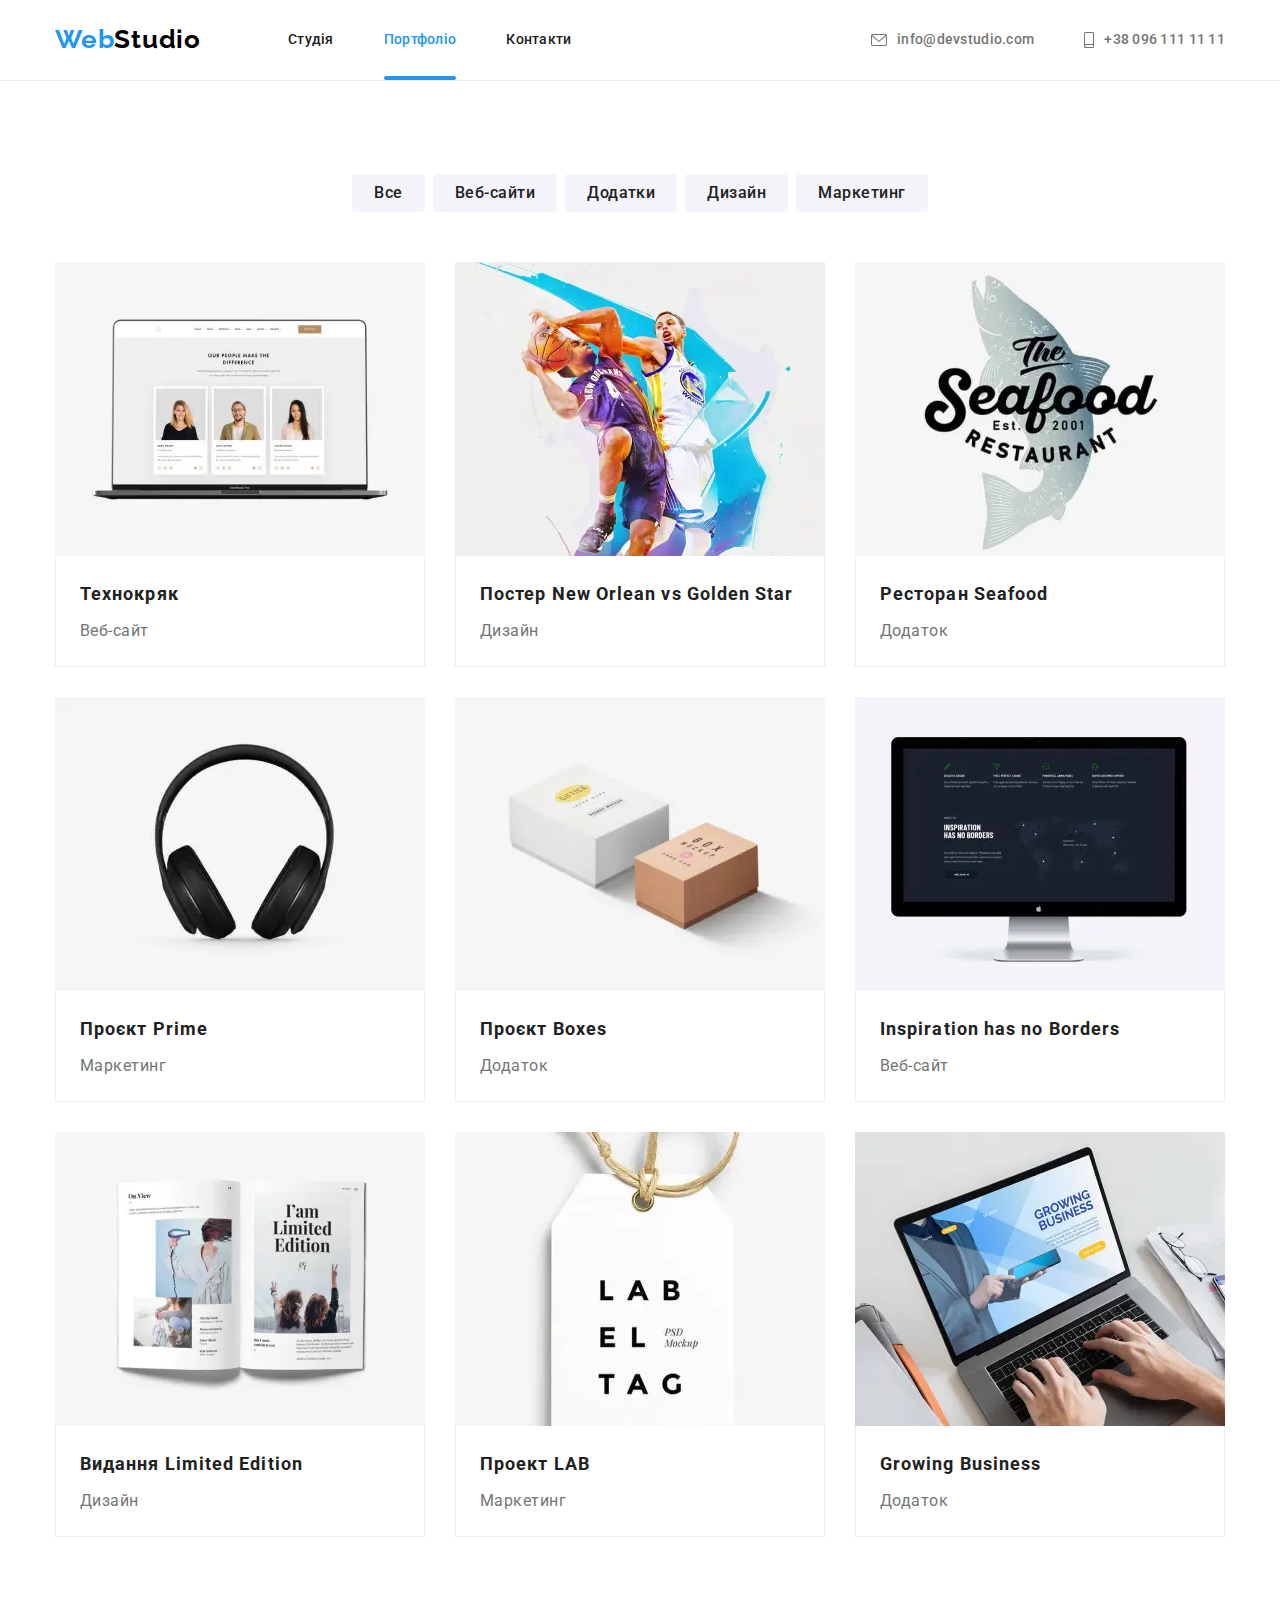
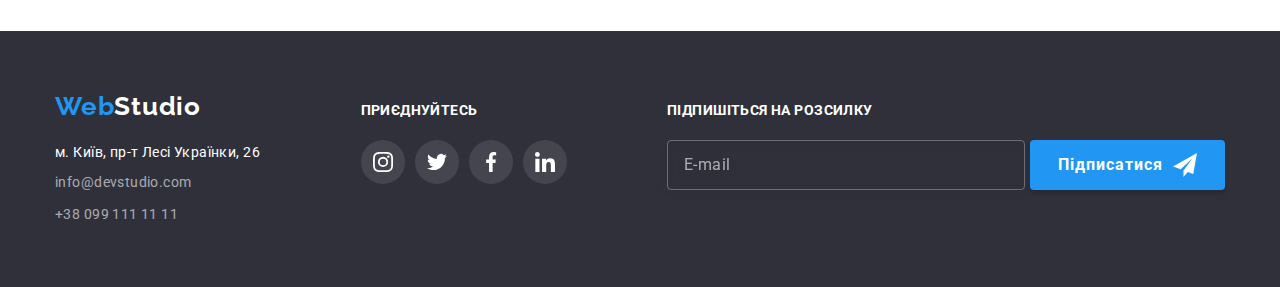
==== commit 31dc01d2: "index+portfolio__css adaptive adding" ====
--- a/portfolio.html
+++ b/portfolio.html
@@ -249,7 +249,7 @@
                       "
                     />
                     <img
-                      src="./images/mobile-images/project-1-desktop.jpg"
+                      src="./images/mobile-images/project-1-mobile.jpg"
                       alt="Веб-сайт Технокряк"
                       class="imagebox__picture"
                     />
--- a/css/main.min.css
+++ b/css/main.min.css
@@ -1 +1 @@
-:root{--body-text-color: rgba(33, 33, 33, 100%);--logo-text-color: rgba(0, 0, 0, 100%);--accent-blue-color: rgba(33, 150, 243, 100%);--list-text-color: rgba(117, 117, 117, 100%);--modal-form-placeholder-color: rgba(117, 117, 117, 50%);--body-background-color: rgba(255, 255, 255, 100%);--grey-background-color: rgba(245, 244, 250, 100%);--footer-background-color: rgba(47, 48, 58, 100%);--address-text-color: rgba(255, 255, 255, 60%);--header-border-color: rgba(236, 236, 236, 100%);--portfolio-item-border-color: rgba(238, 238, 238, 100%);--hero-image-overlay-color: rgba(47, 48, 58, 40%);--hero-image-background-color: rgba(196, 196, 196, 100%);--socialmedia-icon-color: rgba(175, 177, 184, 100%);--footer-smlist-icon-color: rgba(255, 255, 255, 10%);--item-overlay-backgroundcolor: rgba(47, 48, 58, 80%);--portfolio-overlay-color: rgba(33, 150, 243, 90%);--backdrop-background-color: rgba(0, 0, 0, 20%);--form-submit-button-shadow-color: rgba(0, 0, 0, 15%);--footer-input-border-color: rgba(255, 255, 255, 30%);--mobile-menu-smlist-border: rgba(33, 33, 33, 20%);--modal-window-transition-rule: 500ms cubic-bezier(0.4, 0, 0.2, 1);--main-transition-rule: 250ms cubic-bezier(0.4, 0, 0.2, 1)}html{box-sizing:border-box}*,*::before,*::after{box-sizing:inherit}body{background-color:var(--body-background-color);color:var(--body-text-color);font-family:"Roboto",sans-serif}h1,h2,h3,h4,p{margin-top:0;margin-bottom:0}ul,ol{margin-top:0;margin-bottom:0;padding:0;list-style:none}img{display:block;max-width:100%;height:auto}a{text-decoration:none}input,textarea{padding:0;margin:0}.container{padding-left:15px;padding-right:15px}@media screen and (min-width: 480px){.container{width:480px;margin-left:auto;margin-right:auto}}@media screen and (min-width: 768px){.container{width:768px}}@media screen and (min-width: 1200px){.container{width:1200px}}.header__logo{display:block;padding-top:16px;padding-bottom:16px;transition:color var(--main-transition-rule);font-family:"Raleway",sans-serif;font-weight:700;font-size:24px;line-height:1.16;letter-spacing:.03em;color:var(--logo-text-color)}.logo__span{font-family:"Raleway",sans-serif;font-weight:700;font-size:24px;line-height:1.16;letter-spacing:.03em;color:var(--accent-blue-color)}.header__logo:hover,.header__logo:focus{color:var(--accent-blue-color)}.footer__logo{display:block;margin-top:0;margin-bottom:20px;transition:color var(--main-transition-rule);font-family:"Raleway",sans-serif;font-weight:700;font-size:24px;line-height:1.16;letter-spacing:.03em;color:var(--body-background-color)}.footer__logo:hover,.footer__logo:focus{color:var(--accent-blue-color)}@media screen and (min-width: 768px){.header__logo{padding-top:26px;padding-bottom:26px;margin-right:87px}}@media screen and (min-width: 1200px){.header__logo{padding-top:24px;padding-bottom:25px;margin-right:87px;font-weight:700;font-size:26px;line-height:1.19;letter-spacing:.03em;color:var(--logo-text-color)}.logo__span{font-weight:700;font-size:26px;line-height:1.19;letter-spacing:.03em;color:var(--accent-blue-color)}.footer__logo{font-weight:700;font-size:26px;line-height:1.19;letter-spacing:.03em;color:var(--body-background-color)}}@media screen and (max-width: 767px){.mobile-menu{position:fixed;top:0;left:0;z-index:100;opacity:0;visibility:hidden;pointer-events:none;transition:opacity var(--main-transition-rule),visibility var(--main-transition-rule)}.mobile-menu.is-open{opacity:1;visibility:visible;pointer-events:auto}.mobile-menu__container{position:relative;display:flex;flex-direction:column;width:100vw;height:100vh;padding:48px 40px;overflow-y:scroll;background-color:var(--body-background-color)}.mobile-menu__contacts-container{margin-top:auto}.mobile-menu__close-button{position:absolute;top:10px;right:15px;width:40px;height:40px;padding:0;border:none;line-height:0;background-color:rgba(0,0,0,0)}.mobile-menu__close-icon{width:18px;height:18px;fill:var(--body-text-color)}.mobile-menu__item:not(:last-child){margin-bottom:32px}.mobile-menu__link{font-weight:500;font-size:40px;line-height:1.18;letter-spacing:.02em;color:var(--body-text-color);transition:color var(--main-transition-rule)}.mobile-menu__link:hover,.mobile-menu__link:focus{color:var(--accent-blue-color)}.mobile-menu__item-current .mobile-menu__link{color:var(--accent-blue-color)}.mobile-menu__contact-list{padding-top:302px}.mobile-menu__contact-item:not(:last-child){margin-bottom:32px}.mobile-menu__contact-phone{font-weight:500;font-size:34px;line-height:1.18;letter-spacing:.02em;color:var(--accent-blue-color)}.mobile-menu__contact-mail{font-weight:500;font-size:24px;line-height:1.17;letter-spacing:.02em;color:var(--list-text-color)}.mobile-menu__smlist{display:flex;flex-wrap:wrap;align-items:center;padding-top:64px}.mobile-menu__smlist-item{margin-right:10px}.mobile-menu__smlist-item:not(:last-child)::after{content:" ";margin-left:10px;border-right:1px solid var(--mobile-menu-smlist-border);transform:rotate(90deg)}.mobile-menu__smlist-link{font-weight:500;font-size:18px;line-height:1.22;letter-spacing:.02em;color:var(--accent-blue-color)}}@media screen and (min-width: 768px){.mobile-menu{display:none}}@media screen and (max-width: 767px){.menu{display:none}.contact-list{display:none}.open-mobile-menu-button{border:none;background-color:rgba(0,0,0,0);padding:0;line-height:0}.open-mobile-menu-button__icon{width:40px;height:40px}}.page-header__container{display:flex;align-items:center;justify-content:space-between}.page-header{background-color:var(--body-background-color);border-bottom:1px solid;border-color:var(--header-border-color)}@media screen and (min-width: 768px){.page-navigation{display:flex;flex-direction:row;justify-content:space-between}.header__menu{display:flex;flex-direction:row;align-items:center;gap:50px}.menu__item{position:relative}.menu__link{display:block;padding-top:32px;padding-bottom:32px;font-weight:500;font-size:14px;line-height:1.14;letter-spacing:.02em;color:var(--body-text-color);transition:color var(--main-transition-rule)}.menu__item .menu__link:hover,.menu__item .menu__link:focus{color:var(--accent-blue-color)}.menu__item_current .menu__link{color:var(--accent-blue-color)}.menu__item_current::after{position:absolute;bottom:0;width:100%;height:4px;content:"";background-color:var(--accent-blue-color);border-radius:2px}.contact-list__link{display:flex;justify-content:flex-start;align-items:center;font-weight:500;font-size:12px;line-height:1;letter-spacing:.02em;color:var(--list-text-color);transition:color var(--main-transition-rule)}.contact-list__item .contact-list__link:hover,.contact-list__item .contact-list__link:focus{color:var(--accent-blue-color)}.contact-list__link-mail{padding-top:21px;padding-bottom:5px}.contact-list__link-phone{padding-top:5px;padding-bottom:21px}.contact-list__icon-envelope{margin-right:8px;width:14px;height:10px;fill:currentColor}.contact-list__icon-smartphone{margin-right:8px;width:10px;height:14px;fill:currentColor}.open-mobile-menu-button{display:none}}@media screen and (min-width: 1200px){.contact-list{display:flex;column-gap:50px}.contact-list__link{display:flex;align-items:center;justify-content:center;column-gap:10px;padding-top:32px;padding-bottom:32px;font-weight:500;font-size:14px;line-height:1.14;letter-spacing:.02em;color:var(--list-text-color)}.contact-list__icon-envelope{margin-right:0px;width:16px;height:12px}.contact-list__icon-smartphone{margin-right:0px;width:10px;height:16px}}.page-footer{background-color:var(--footer-background-color);text-align:center}.page-footer__container{display:block;padding-top:60px;padding-bottom:60px}.address-list__item{margin-bottom:8px}.address-list__item:last-child{margin-bottom:0}.address-list__link:hover,.address-list__link:focus{color:var(--accent-blue-color)}.address-list__link_address{transition:color var(--main-transition-rule);font-style:normal;font-weight:400;font-size:14px;line-height:1.5;letter-spacing:.03em;color:var(--body-background-color)}.address-list__link_contact{transition:color var(--main-transition-rule);font-style:normal;font-weight:400;font-size:14px;line-height:1.71;letter-spacing:.03em;color:var(--address-text-color)}.footer-smlist{list-style:none;display:flex;justify-content:center;column-gap:10px}.footer-smlist__call{padding-top:60px;margin-bottom:20px;font-weight:700;font-size:14px;line-height:1.33;letter-spacing:.03em;color:var(--body-background-color);text-transform:uppercase}.footer-smlist__link{display:flex;align-items:center;justify-content:center;width:44px;height:44px;transition:background-color var(--main-transition-rule);border-radius:50%;background-color:var(--footer-smlist-icon-color)}.footer-smlist__link:hover,.footer-smlist__link:focus{background-color:var(--accent-blue-color)}.footer-smlist__icon{width:20px;height:20px;fill:var(--body-background-color)}.footer-form{display:flex;flex-direction:column;align-items:center}.footer-form__call{padding-top:60px;margin-bottom:20px;font-weight:700;font-size:14px;line-height:1.33;letter-spacing:.03em;color:var(--body-background-color);text-transform:uppercase}.footer-form__label{width:100%}.footer-form__input{width:100%;height:50px;padding:15px 16px;margin-bottom:20px;border:1px solid var(--footer-input-border-color);filter:drop-shadow(0px 4px 4px rgba(0, 0, 0, 0.15));border-radius:4px;background-color:rgba(0,0,0,0);transition:border var(--main-transition-rule);font-weight:400;font-size:16px;line-height:1.25;letter-spacing:.03em;color:var(--body-background-color)}.footer-form__input::placeholder{font-weight:400;font-size:16px;line-height:1.25;letter-spacing:.03em;color:var(--address-text-color)}.footer-form__button{display:flex;justify-content:space-between;align-items:center;width:200px;height:50px;padding:10px 28px;background-color:var(--accent-blue-color);box-shadow:0px 4px 4px var(--form-submit-button-shadow-color);border:none;border-radius:4px;font-weight:700;font-size:16px;line-height:1.88;letter-spacing:.06em;color:var(--body-background-color);cursor:pointer}.footer-form__button_icon{fill:var(--body-background-color)}@media screen and (min-width: 768px){.page-footer__container{display:flex;align-items:baseline;justify-content:space-around;flex-wrap:wrap;row-gap:60px}.footer-form__input{width:450px}}@media screen and (min-width: 1200px){.page-footer{text-align:left}.page-footer__container{display:flex;justify-content:space-between;align-items:baseline}.footer-smlist__call{padding-top:0}.footer-form{display:flex;flex-direction:row}.footer-form__call{padding-top:0}.footer-form__input{width:358px;margin-bottom:0}}.index-hero{margin-bottom:0;padding-top:118px;padding-bottom:118px;text-align:center;width:100%;max-height:400px;margin-left:auto;margin-right:auto;background-color:var(--hero-image-overlay-color);background-repeat:no-repeat;background-position:center;background-size:cover}.index-hero__title{width:360px;margin:0 auto 30px auto;font-weight:900;font-size:26px;line-height:1.62;letter-spacing:.06em;color:var(--body-background-color);text-align:center;text-transform:uppercase}.index-hero__button{width:200px;height:50px;transition:background-color var(--main-transition-rule);background-color:var(--accent-blue-color);border:none;border-radius:4px;cursor:pointer;font-weight:700;font-size:16px;line-height:1.88;letter-spacing:.06em;color:var(--body-background-color)}.index-hero__button:focus{background-color:var(--accent-blue-color)}@media screen and (min-device-pixel-ratio: 1)and (max-width: 767px),screen and (min-resolution: 96dpi)and (max-width: 767px),screen and (min-resolution: 1dppx)and (max-width: 767px){.index-hero{background-image:linear-gradient(to right, var(--hero-image-overlay-color), var(--hero-image-overlay-color)),url("../images/mobile-images/hero-mobile.jpg")}}@media screen and (min-device-pixel-ratio: 1)and (max-width: 767px),screen and (min-resolution: 96dpi)and (max-width: 767px),screen and (min-resolution: 1dppx)and (max-width: 767px){.index-hero{background-image:linear-gradient(to right, var(--hero-image-overlay-color), var(--hero-image-overlay-color)),url("../images/mobile-images/hero-mobile.webp")}}@media screen and (min-device-pixel-ratio: 2)and (max-width: 767px),screen and (min-resolution: 192dpi)and (max-width: 767px),screen and (min-resolution: 2dppx)and (max-width: 767px){.index-hero{background-image:linear-gradient(to right, var(--hero-image-overlay-color), var(--hero-image-overlay-color)),url("../images/mobile-images/hero-mobile@2x.jpg")}}@media screen and (min-device-pixel-ratio: 2)and (max-width: 767px),screen and (min-resolution: 192dpi)and (max-width: 767px),screen and (min-resolution: 2dppx)and (max-width: 767px){.index-hero{background-image:linear-gradient(to right, var(--hero-image-overlay-color), var(--hero-image-overlay-color)),url("../images/mobile-images/hero-mobile@2x.webp")}}@media screen and (min-width: 768px){.index-hero{width:100%}}@media screen and (min-device-pixel-ratio: 1)and (min-width: 768px),screen and (min-resolution: 96dpi)and (min-width: 768px),screen and (min-resolution: 1dppx)and (min-width: 768px){.index-hero{background-image:linear-gradient(to right, var(--hero-image-overlay-color), var(--hero-image-overlay-color)),url("../images/tablet-images/hero-tablet.jpg")}}@media screen and (min-device-pixel-ratio: 1)and (min-width: 768px),screen and (min-resolution: 96dpi)and (min-width: 768px),screen and (min-resolution: 1dppx)and (min-width: 768px){.index-hero{background-image:linear-gradient(to right, var(--hero-image-overlay-color), var(--hero-image-overlay-color)),url("../images/tablet-images/hero-tablet.webp")}}@media screen and (min-device-pixel-ratio: 2)and (min-width: 768px),screen and (min-resolution: 192dpi)and (min-width: 768px),screen and (min-resolution: 2dppx)and (min-width: 768px){.index-hero{background-image:linear-gradient(to right, var(--hero-image-overlay-color), var(--hero-image-overlay-color)),url("../images/tablet-images/hero-tablet@2x.jpg")}}@media screen and (min-device-pixel-ratio: 2)and (min-width: 768px),screen and (min-resolution: 192dpi)and (min-width: 768px),screen and (min-resolution: 2dppx)and (min-width: 768px){.index-hero{background-image:linear-gradient(to right, var(--hero-image-overlay-color), var(--hero-image-overlay-color)),url("../images/tablet-images/hero-tablet@2x.webp")}}@media screen and (min-width: 1200px){.index-hero{max-width:1600px;max-height:600px;padding-top:200px;padding-bottom:200px}.index-hero__title{width:696px;font-weight:900;font-size:44px;line-height:1.36;letter-spacing:.06em;color:var(--body-background-color)}.index-hero__button{width:216px;height:50px}}@media screen and (min-device-pixel-ratio: 1)and (min-width: 1200px),screen and (min-resolution: 96dpi)and (min-width: 1200px),screen and (min-resolution: 1dppx)and (min-width: 1200px){.index-hero{background-image:linear-gradient(to right, var(--hero-image-overlay-color), var(--hero-image-overlay-color)),url("../images/desktop-images/hero-desktop.jpg")}}@media screen and (min-device-pixel-ratio: 1)and (min-width: 1200px),screen and (min-resolution: 96dpi)and (min-width: 1200px),screen and (min-resolution: 1dppx)and (min-width: 1200px){.index-hero{background-image:linear-gradient(to right, var(--hero-image-overlay-color), var(--hero-image-overlay-color)),url("../images/desktop-images/hero-desktop.webp")}}@media screen and (min-device-pixel-ratio: 2)and (min-width: 1200px),screen and (min-resolution: 192dpi)and (min-width: 1200px),screen and (min-resolution: 2dppx)and (min-width: 1200px){.index-hero{background-image:linear-gradient(to right, var(--hero-image-overlay-color), var(--hero-image-overlay-color)),url("../images/desktop-images/hero-desktop@2x.jpg")}}@media screen and (min-device-pixel-ratio: 2)and (min-width: 1200px),screen and (min-resolution: 192dpi)and (min-width: 1200px),screen and (min-resolution: 2dppx)and (min-width: 1200px){.index-hero{background-image:linear-gradient(to right, var(--hero-image-overlay-color), var(--hero-image-overlay-color)),url("../images/desktop-images/hero-desktop@2x.webp")}}.advantages-section__container{max-width:767px;margin:top 0;padding-top:60px}.hidden-title{white-space:nowrap;width:1px;height:1px;overflow:hidden;border:0;padding:0;clip:rect(0 0 0 0);clip-path:inset(50%);margin:-1px}.advantages-list{display:block}.advantages-list__item{width:100%;margin-bottom:30px}.advantages-list__item::before{display:block;content:"";height:120px;background-repeat:no-repeat;background-position:50% 50%;background-color:var(--grey-background-color);margin-bottom:30px;border-radius:4px}.advantages-list__item_icon-antenna::before{background-image:url("../images/antenna.svg")}.advantages-list__item_icon-clock::before{background-image:url("../images/clock.svg")}.advantages-list__item_icon-diagram::before{background-image:url("../images/diagram.svg")}.advantages-list__item_icon-astronaut::before{background-image:url("../images/astronaut.svg")}.advantages-list__item-header{margin-bottom:10px;font-weight:700;font-size:14px;line-height:1.14;letter-spacing:.03em;color:var(--body-text-color);text-transform:uppercase;text-align:center}.advantages-list__item-text{font-weight:400;font-size:14px;line-height:1.71;letter-spacing:.03em;color:var(--list-text-color)}@media screen and (min-width: 768px){.advantages-section__container{max-width:1199px}.advantages-list{display:flex;flex-wrap:wrap;justify-content:space-between}.advantages-list__item{width:354px}.advantages-list__item-header{text-align:left}}@media screen and (min-width: 1200px){.advantages-section__container{max-width:1200px;margin-bottom:0;padding-top:94px}.advantages-list{display:flex;justify-content:space-between}.advantages-list__item{width:270px;margin-bottom:0}.advantages-list__item:last-child{margin-right:0}.advantages-list__item::before{display:block;content:"";height:120px;background-repeat:no-repeat;background-position:50% 50%;background-color:var(--grey-background-color);margin-bottom:30px;border-radius:4px}.advantages-list__item-header{text-align:left}}@media screen and (max-width: 1199px){.worklist-section__container{display:none}}@media screen and (min-width: 1200px){.worklist-section__container{display:block}.worklist-section{margin:top 0;padding-top:94px;padding-bottom:94px;transition:color var(--main-transition-rule)}.worklist-title{margin-bottom:50px;font-weight:700;font-size:36px;line-height:1.17;letter-spacing:.03em;color:var(--body-text-color);text-align:center}.worklist{list-style:none;display:flex;flex-direction:row;justify-content:space-between}.worklist__link{position:relative}.worklist__link:hover,.worklist__link:focus{color:var(--accent-blue-color)}.worklist__descr{position:absolute;bottom:0%;left:50%;height:70px;width:100%;display:flex;align-items:center;justify-content:center;transform:translate(-50%, 0%);opacity:0;transition:opacity var(--main-transition-rule);font-weight:700;font-size:14px;line-height:1.14;letter-spacing:.03em;color:var(--body-background-color);text-align:center;text-transform:uppercase;background-color:var(--item-overlay-backgroundcolor)}.worklist__link:hover .worklist__descr,.worklist__link:focus .worklist__descr{opacity:1}.worklist__image{display:block;width:370px;height:294px}}.teamlist-section{background-color:var(--grey-background-color);padding-top:60px;padding-bottom:60px;text-align:center}.teamlist-section__title{font-weight:700;font-size:28px;line-height:1.18;letter-spacing:.03em;color:var(--body-text-color);text-align:center;margin-bottom:30px}.teamlist{display:block}.teamlist__item{background-color:var(--body-background-color);width:100%;margin-bottom:30px;border-radius:0px 0px 4px 4px;box-shadow:0px 1px 3px rgba(0,0,0,.12),0px 1px 1px rgba(0,0,0,.14),0px 2px 1px rgba(0,0,0,.2)}.teamlist__item:last-child{margin-bottom:0}.employee{margin-top:0px;padding:30px 0 24px 0;background-color:var(--body-background-color)}.employee__name{margin-bottom:10px;font-weight:500;font-size:16px;line-height:1.18;letter-spacing:.03em;color:var(--body-text-color)}.employee__photo{width:450px}.employee__position{margin-bottom:16px;font-weight:400;font-size:16px;line-height:1.18;letter-spacing:.03em;color:var(--list-text-color)}.smlist{list-style:none;display:flex;justify-content:center;column-gap:10px}.smlist__link{display:flex;align-items:center;justify-content:center;width:44px;height:44px;transition:background-color var(--main-transition-rule);border-radius:50%;background-color:var(--body-background-color)}.smlist__link:hover,.smlist__link:focus{background-color:var(--accent-blue-color)}.smlist__icon{width:20px;height:20px;transition:fill var(--main-transition-rule);fill:var(--socialmedia-icon-color)}.smlist__link:hover .smlist__icon,.smlist__link:focus .smlist__icon{fill:var(--body-background-color)}@media screen and (min-width: 768px){.teamlist{list-style:none;display:flex;flex-wrap:wrap;justify-content:space-between}.teamlist__item{width:354px}.teamlist__item:nth-child(n+3){margin-bottom:0px}}@media screen and (min-width: 1200px){.teamlist-section{padding:94px 0}.teamlist-section__title{margin-bottom:50px;font-weight:700;font-size:36px;line-height:1.17;letter-spacing:.03em;color:var(--body-text-color)}.teamlist{list-style:none;display:flex;flex-direction:row;justify-content:space-between}.teamlist__item{width:270px;margin-right:30px;margin-bottom:0}.teamlist__item:last-child{margin-right:0}}.clientlist-section__container{text-align:center;padding-top:60px;padding-bottom:60px;background-color:var(--body-background-color)}.clientlist__title{margin-bottom:30px;font-weight:700;font-size:28px;line-height:1.18;letter-spacing:.03em;color:var(--body-text-color)}.clientlist{display:flex;flex-wrap:wrap;justify-content:center;gap:30px}.clientlist__link{display:flex;align-items:center;justify-content:center;width:210px;height:92px;transition:fill var(--main-transition-rule),border-color var(--main-transition-rule);border:1px solid;border-color:var(--socialmedia-icon-color);border-radius:4px}.clientlist__link:hover,.clientlist__link:focus{fill:var(--accent-blue-color);border-color:var(--accent-blue-color)}.clientlist__icon{width:106px;height:60px;transition:fill var(--main-transition-rule);fill:var(--socialmedia-icon-color)}.clientlist__link:focus .clientlist__icon,.clientlist__link:hover .clientlist__icon{fill:var(--accent-blue-color)}@media screen and (min-width: 768px){.clientlist__link{width:226px}}@media screen and (min-width: 1200px){.clientlist-section__container{padding:94px 0}.clientlist__title{margin-bottom:50px;font-weight:700;font-size:36px;line-height:1.17;letter-spacing:.03em;color:var(--body-text-color)}.clientlist__link{width:170px;height:92px}}.portfolio-section{padding-top:60px;padding-bottom:60px;background-color:var(--body-background-color)}.gallery-navigation{display:flex;flex-wrap:wrap;justify-content:flex-start;margin-bottom:40px;row-gap:15px;width:330px;column-gap:8px}.gallery-navigation__button{height:38px;padding:6px 22px;cursor:pointer;transition:background-color var(--main-transition-rule),color var(--main-transition-rule),box-shadow var(--main-transition-rule);background-color:var(--grey-background-color);border:none;border-radius:4px;font-weight:500;font-size:16px;line-height:1.63;letter-spacing:.03em;color:var(--body-text-color);text-align:center}.gallery-navigation__button:focus,.gallery-navigation__button:hover{background-color:var(--accent-blue-color);color:var(--body-background-color);box-shadow:0px 3px 1px rgba(0,0,0,.1),0px 1px 2px rgba(0,0,0,.08),0px 2px 2px rgba(0,0,0,.12)}.gallery{width:450px;display:block}.gallery__item{margin-bottom:30px}.gallery__item:last-child{margin-bottom:0}.gallery__link{display:block;transition:box-sizing var(--main-transition-rule),box-shadow var(--main-transition-rule)}.gallery__link:hover,.gallery__link:focus{box-sizing:border-box;box-shadow:0px 1px 1px rgba(0,0,0,.12),0px 4px 4px rgba(0,0,0,.06),1px 4px 6px rgba(0,0,0,.16)}.imagebox{position:relative;overflow:hidden}.imagebox__picture{width:450px}.imagebox__text{position:absolute;top:0;left:0;width:100%;height:100%;background-color:var(--portfolio-overlay-color);padding:63px 24px;transform:translatey(101%);transition:transform var(--main-transition-rule);font-weight:400;font-size:18px;line-height:1.56;letter-spacing:.03em;color:var(--body-background-color)}.gallery__link:hover .imagebox__text,.gallery__link:focus .imagebox__text{transform:translatey(0)}.descr-container{margin-top:0px;padding:20px 24px;background-color:var(--body-background-color);border:1px solid;border-top:0px;border-color:var(--portfolio-item-border-color)}.descr-container__header{margin-bottom:4px;font-weight:700;font-size:18px;line-height:2;letter-spacing:.06em;color:var(--body-text-color)}.descr-container__text{font-weight:400;font-size:16px;line-height:1.875;letter-spacing:.03em;color:var(--list-text-color)}@media screen and (min-width: 768px){.gallery{display:flex;flex-wrap:wrap;justify-content:space-between;width:100%;gap:30px}.gallery__item{margin-bottom:0}.imagebox__picture{width:354px}}.backdrop{position:fixed;top:0;left:0;visibility:visible;opacity:1;transition:opacity var(--modal-window-transition-rule),visibility var(--modal-window-transition-rule);width:100%;height:100%;background-color:var(--backdrop-background-color)}.backdrop.hidden__backdrop{visibility:hidden;opacity:0;pointer-events:none}.modal-window{position:absolute;top:50%;left:50%;width:528px;height:581px;padding:40px;transform:translate(-50%, -50%);transition:transform var(--modal-window-transition-rule);background-color:var(--body-background-color)}.modal-window__close-button{position:absolute;top:8px;right:8px;width:30px;height:30px;display:flex;align-items:center;justify-content:center;background-color:var(--body-background-color);border:1px solid var(--backdrop-background-color);border-radius:15px;cursor:pointer}.modal-window__icon{width:18px;height:18px;fill:var(--body-text-color);transition:fill var(--main-transition-rule)}.modal-window__close-button:hover .modal-window__icon,.modal-window__close-button:focus .modal-window__icon{fill:var(--accent-blue-color)}.modal-form{display:flex;flex-direction:column}.modal-form__title{margin-bottom:12px;font-weight:700;font-size:20px;line-height:1.15;letter-spacing:.03em;color:var(--body-text-color);text-align:center}.modal-form__field{margin-bottom:10px}.modal-form__field-descr{display:block;margin-bottom:4px;font-weight:400;font-size:12px;line-height:1.16;letter-spacing:.01em;color:var(--list-text-color)}.modal-form__input{width:100%;height:40px;padding:11px 11px 11px 42px;border:1px solid rgba(33,33,33,.2);border-radius:4px;transition:border var(--main-transition-rule);font-weight:400;font-size:12px;line-height:1.16;letter-spacing:.01em;color:var(--body-text-color)}.modal-form__input:focus{outline:none;border-color:var(--accent-blue-color)}.input-wrapper{position:relative}.input-wrapper__icon{display:block;position:absolute;width:18px;height:18px;top:50%;left:12px;transform:translateY(-50%);transition:fill var(--main-transition-rule)}.modal-form__input:focus+.input-wrapper__icon{fill:var(--accent-blue-color)}.modal-form__message-field{margin-bottom:20px}.modal-form__message{display:block;width:100%;height:120px;padding:12px 16px;border:1px solid rgba(33,33,33,.2);border-radius:4px;transition:border var(--main-transition-rule);resize:none;font-weight:400;font-size:12px;line-height:1.16;letter-spacing:.01em;color:var(--body-text-color)}.modal-form__message:focus{outline:none;border-color:var(--accent-blue-color)}.modal-form__message::placeholder{font-weight:400;font-size:12px;line-height:1.16;letter-spacing:.01em;color:var(--modal-form-placeholder-color)}.modal-form__check-field{display:flex;align-items:center;justify-content:center;margin-bottom:30px;font-weight:400;font-size:14px;line-height:1.71;letter-spacing:.03em;color:var(--list-text-color)}.modal-form__check{position:absolute;appearance:none;box-shadow:none;transition:box-shadow var(--main-transition-rule)}.modal-form__check-icon-unchecked{width:16px;height:15px;margin-right:8px}.modal-form__check-icon-checked{display:none;width:16px;height:15px;margin-right:8px;fill:var(--accent-blue-color)}.modal-form__check:checked+.modal-form__check-icon-unchecked{display:none}.modal-form__check:checked~.modal-form__check-icon-checked{display:inline}.modal-form__check-link{position:relative;color:var(--accent-blue-color);outline:none}.modal-form__check-link::after{display:block;position:absolute;top:75%;width:100%;height:1px;content:"";background-color:var(--accent-blue-color)}.modal-form__button{align-self:center;width:200px;height:50px;padding:10px 28px;background-color:var(--accent-blue-color);box-shadow:0px 4px 4px var(--form-submit-button-shadow-color);border:none;border-radius:4px;font-weight:700;font-size:16px;line-height:1.88;letter-spacing:.06em;color:var(--body-background-color);cursor:pointer}/*# sourceMappingURL=main.min.css.map */+:root{--body-text-color: rgba(33, 33, 33, 100%);--logo-text-color: rgba(0, 0, 0, 100%);--accent-blue-color: rgba(33, 150, 243, 100%);--list-text-color: rgba(117, 117, 117, 100%);--modal-form-placeholder-color: rgba(117, 117, 117, 50%);--body-background-color: rgba(255, 255, 255, 100%);--grey-background-color: rgba(245, 244, 250, 100%);--footer-background-color: rgba(47, 48, 58, 100%);--address-text-color: rgba(255, 255, 255, 60%);--header-border-color: rgba(236, 236, 236, 100%);--portfolio-item-border-color: rgba(238, 238, 238, 100%);--hero-image-overlay-color: rgba(47, 48, 58, 40%);--hero-image-background-color: rgba(196, 196, 196, 100%);--socialmedia-icon-color: rgba(175, 177, 184, 100%);--footer-smlist-icon-color: rgba(255, 255, 255, 10%);--item-overlay-backgroundcolor: rgba(47, 48, 58, 80%);--portfolio-overlay-color: rgba(33, 150, 243, 90%);--backdrop-background-color: rgba(0, 0, 0, 20%);--form-submit-button-shadow-color: rgba(0, 0, 0, 15%);--footer-input-border-color: rgba(255, 255, 255, 30%);--mobile-menu-smlist-border: rgba(33, 33, 33, 20%);--modal-window-transition-rule: 500ms cubic-bezier(0.4, 0, 0.2, 1);--main-transition-rule: 250ms cubic-bezier(0.4, 0, 0.2, 1)}html{box-sizing:border-box}*,*::before,*::after{box-sizing:inherit}body{background-color:var(--body-background-color);color:var(--body-text-color);font-family:"Roboto",sans-serif}h1,h2,h3,h4,p{margin-top:0;margin-bottom:0}ul,ol{margin-top:0;margin-bottom:0;padding:0;list-style:none}img{display:block;max-width:100%;height:auto}a{text-decoration:none}input,textarea{padding:0;margin:0}.container{padding-left:15px;padding-right:15px}@media screen and (min-width: 480px){.container{width:480px;margin-left:auto;margin-right:auto}}@media screen and (min-width: 768px){.container{width:768px}}@media screen and (min-width: 1200px){.container{width:1200px}}.header__logo{display:block;padding-top:16px;padding-bottom:16px;transition:color var(--main-transition-rule);font-family:"Raleway",sans-serif;font-weight:700;font-size:24px;line-height:1.16;letter-spacing:.03em;color:var(--logo-text-color)}.logo__span{font-family:"Raleway",sans-serif;font-weight:700;font-size:24px;line-height:1.16;letter-spacing:.03em;color:var(--accent-blue-color)}.header__logo:hover,.header__logo:focus{color:var(--accent-blue-color)}.footer__logo{display:block;margin-top:0;margin-bottom:20px;transition:color var(--main-transition-rule);font-family:"Raleway",sans-serif;font-weight:700;font-size:24px;line-height:1.16;letter-spacing:.03em;color:var(--body-background-color)}.footer__logo:hover,.footer__logo:focus{color:var(--accent-blue-color)}@media screen and (min-width: 768px){.header__logo{padding-top:26px;padding-bottom:26px;margin-right:87px}}@media screen and (min-width: 1200px){.header__logo{padding-top:24px;padding-bottom:25px;margin-right:87px;font-weight:700;font-size:26px;line-height:1.19;letter-spacing:.03em;color:var(--logo-text-color)}.logo__span{font-weight:700;font-size:26px;line-height:1.19;letter-spacing:.03em;color:var(--accent-blue-color)}.footer__logo{font-weight:700;font-size:26px;line-height:1.19;letter-spacing:.03em;color:var(--body-background-color)}}@media screen and (max-width: 767px){.mobile-menu{position:fixed;top:0;left:0;z-index:100;opacity:0;visibility:hidden;pointer-events:none;transition:opacity var(--main-transition-rule),visibility var(--main-transition-rule)}.mobile-menu.is-open{opacity:1;visibility:visible;pointer-events:auto}.mobile-menu__container{position:relative;display:flex;flex-direction:column;width:100vw;height:100vh;padding:48px 40px;overflow-y:scroll;background-color:var(--body-background-color)}.mobile-menu__contacts-container{margin-top:auto}.mobile-menu__close-button{position:absolute;top:10px;right:15px;width:40px;height:40px;padding:0;border:none;line-height:0;background-color:rgba(0,0,0,0)}.mobile-menu__close-icon{width:18px;height:18px;fill:var(--body-text-color)}.mobile-menu__item:not(:last-child){margin-bottom:32px}.mobile-menu__link{font-weight:500;font-size:40px;line-height:1.18;letter-spacing:.02em;color:var(--body-text-color);transition:color var(--main-transition-rule)}.mobile-menu__link:hover,.mobile-menu__link:focus{color:var(--accent-blue-color)}.mobile-menu__item-current .mobile-menu__link{color:var(--accent-blue-color)}.mobile-menu__contact-list{padding-top:302px}.mobile-menu__contact-item:not(:last-child){margin-bottom:32px}.mobile-menu__contact-phone{font-weight:500;font-size:34px;line-height:1.18;letter-spacing:.02em;color:var(--accent-blue-color)}.mobile-menu__contact-mail{font-weight:500;font-size:24px;line-height:1.17;letter-spacing:.02em;color:var(--list-text-color)}.mobile-menu__smlist{display:flex;flex-wrap:wrap;align-items:center;padding-top:64px}.mobile-menu__smlist-item{margin-right:10px}.mobile-menu__smlist-item:not(:last-child)::after{content:" ";margin-left:10px;border-right:1px solid var(--mobile-menu-smlist-border);transform:rotate(90deg)}.mobile-menu__smlist-link{font-weight:500;font-size:18px;line-height:1.22;letter-spacing:.02em;color:var(--accent-blue-color)}}@media screen and (min-width: 768px){.mobile-menu{display:none}}@media screen and (max-width: 767px){.menu{display:none}.contact-list{display:none}.open-mobile-menu-button{border:none;background-color:rgba(0,0,0,0);padding:0;line-height:0}.open-mobile-menu-button__icon{width:40px;height:40px}}.page-header__container{display:flex;align-items:center;justify-content:space-between}.page-header{background-color:var(--body-background-color);border-bottom:1px solid;border-color:var(--header-border-color)}@media screen and (min-width: 768px){.page-navigation{display:flex;flex-direction:row;justify-content:space-between}.header__menu{display:flex;flex-direction:row;align-items:center;gap:50px}.menu__item{position:relative}.menu__link{display:block;padding-top:32px;padding-bottom:32px;font-weight:500;font-size:14px;line-height:1.14;letter-spacing:.02em;color:var(--body-text-color);transition:color var(--main-transition-rule)}.menu__item .menu__link:hover,.menu__item .menu__link:focus{color:var(--accent-blue-color)}.menu__item_current .menu__link{color:var(--accent-blue-color)}.menu__item_current::after{position:absolute;bottom:0;width:100%;height:4px;content:"";background-color:var(--accent-blue-color);border-radius:2px}.contact-list__link{display:flex;justify-content:flex-start;align-items:center;font-weight:500;font-size:12px;line-height:1;letter-spacing:.02em;color:var(--list-text-color);transition:color var(--main-transition-rule)}.contact-list__item .contact-list__link:hover,.contact-list__item .contact-list__link:focus{color:var(--accent-blue-color)}.contact-list__link-mail{padding-top:21px;padding-bottom:5px}.contact-list__link-phone{padding-top:5px;padding-bottom:21px}.contact-list__icon-envelope{margin-right:8px;width:14px;height:10px;fill:currentColor}.contact-list__icon-smartphone{margin-right:8px;width:10px;height:14px;fill:currentColor}.open-mobile-menu-button{display:none}}@media screen and (min-width: 1200px){.contact-list{display:flex;column-gap:50px}.contact-list__link{display:flex;align-items:center;justify-content:center;column-gap:10px;padding-top:32px;padding-bottom:32px;font-weight:500;font-size:14px;line-height:1.14;letter-spacing:.02em;color:var(--list-text-color)}.contact-list__icon-envelope{margin-right:0px;width:16px;height:12px}.contact-list__icon-smartphone{margin-right:0px;width:10px;height:16px}}.page-footer{background-color:var(--footer-background-color);text-align:center}.page-footer__container{display:block;padding-top:60px;padding-bottom:60px}.address-list__item{margin-bottom:8px}.address-list__item:last-child{margin-bottom:0}.address-list__link:hover,.address-list__link:focus{color:var(--accent-blue-color)}.address-list__link_address{transition:color var(--main-transition-rule);font-style:normal;font-weight:400;font-size:14px;line-height:1.5;letter-spacing:.03em;color:var(--body-background-color)}.address-list__link_contact{transition:color var(--main-transition-rule);font-style:normal;font-weight:400;font-size:14px;line-height:1.71;letter-spacing:.03em;color:var(--address-text-color)}.footer-smlist{list-style:none;display:flex;justify-content:center;column-gap:10px}.footer-smlist__call{padding-top:60px;margin-bottom:20px;font-weight:700;font-size:14px;line-height:1.33;letter-spacing:.03em;color:var(--body-background-color);text-transform:uppercase}.footer-smlist__link{display:flex;align-items:center;justify-content:center;width:44px;height:44px;transition:background-color var(--main-transition-rule);border-radius:50%;background-color:var(--footer-smlist-icon-color)}.footer-smlist__link:hover,.footer-smlist__link:focus{background-color:var(--accent-blue-color)}.footer-smlist__icon{width:20px;height:20px;fill:var(--body-background-color)}.footer-form{display:flex;flex-direction:column;align-items:center}.footer-form__call{padding-top:60px;margin-bottom:20px;font-weight:700;font-size:14px;line-height:1.33;letter-spacing:.03em;color:var(--body-background-color);text-transform:uppercase}.footer-form__label{width:100%}.footer-form__input{width:100%;height:50px;padding:15px 16px;margin-bottom:20px;border:1px solid var(--footer-input-border-color);filter:drop-shadow(0px 4px 4px rgba(0, 0, 0, 0.15));border-radius:4px;background-color:rgba(0,0,0,0);transition:border var(--main-transition-rule);font-weight:400;font-size:16px;line-height:1.25;letter-spacing:.03em;color:var(--body-background-color)}.footer-form__input::placeholder{font-weight:400;font-size:16px;line-height:1.25;letter-spacing:.03em;color:var(--address-text-color)}.footer-form__button{display:inline-flex;justify-content:center;align-items:center;width:200px;height:50px;padding:10px 28px;background-color:var(--accent-blue-color);box-shadow:0px 4px 4px var(--form-submit-button-shadow-color);border:none;border-radius:4px;font-weight:700;font-size:16px;line-height:1.88;letter-spacing:.06em;color:var(--body-background-color);cursor:pointer}.footer-form__button_icon{margin-left:12px;fill:var(--body-background-color)}@media screen and (min-width: 768px){.page-footer__container{display:flex;align-items:baseline;justify-content:space-around;flex-wrap:wrap;row-gap:60px}.footer-form__input{width:450px}}@media screen and (min-width: 1200px){.page-footer{text-align:left}.page-footer__container{display:flex;justify-content:space-between;align-items:baseline}.footer-smlist__call{padding-top:0}.footer-form{display:flex;flex-direction:row}.footer-form__call{padding-top:0}.footer-form__input{width:358px;margin-bottom:0}.footer-form__button_icon{margin-left:10px}}.index-hero{width:100%;margin:0 auto 0 auto;padding:118px 60px;text-align:center;background-color:var(--hero-image-overlay-color);background-repeat:no-repeat;background-position:center;background-size:cover}.index-hero__title{margin:0 auto 30px auto;font-weight:900;font-size:26px;line-height:1.62;letter-spacing:.06em;color:var(--body-background-color);text-transform:uppercase}.index-hero__button{width:200px;height:50px;background-color:var(--accent-blue-color);transition:background-color var(--main-transition-rule);border:none;border-radius:4px;cursor:pointer;font-weight:700;font-size:16px;line-height:1.88;letter-spacing:.06em;color:var(--body-background-color)}.index-hero__button:focus{background-color:var(--accent-blue-color)}@media screen and (min-device-pixel-ratio: 1)and (max-width: 767px),screen and (min-resolution: 96dpi)and (max-width: 767px),screen and (min-resolution: 1dppx)and (max-width: 767px){.index-hero{background-image:linear-gradient(to right, var(--hero-image-overlay-color), var(--hero-image-overlay-color)),url("../images/mobile-images/hero-mobile.jpg")}}@media screen and (min-device-pixel-ratio: 1)and (max-width: 767px),screen and (min-resolution: 96dpi)and (max-width: 767px),screen and (min-resolution: 1dppx)and (max-width: 767px){.index-hero{background-image:linear-gradient(to right, var(--hero-image-overlay-color), var(--hero-image-overlay-color)),url("../images/mobile-images/hero-mobile.webp")}}@media screen and (min-device-pixel-ratio: 2)and (max-width: 767px),screen and (min-resolution: 192dpi)and (max-width: 767px),screen and (min-resolution: 2dppx)and (max-width: 767px){.index-hero{background-image:linear-gradient(to right, var(--hero-image-overlay-color), var(--hero-image-overlay-color)),url("../images/mobile-images/hero-mobile@2x.jpg")}}@media screen and (min-device-pixel-ratio: 2)and (max-width: 767px),screen and (min-resolution: 192dpi)and (max-width: 767px),screen and (min-resolution: 2dppx)and (max-width: 767px){.index-hero{background-image:linear-gradient(to right, var(--hero-image-overlay-color), var(--hero-image-overlay-color)),url("../images/mobile-images/hero-mobile@2x.webp")}}@media screen and (min-width: 480px){.index-hero__title{width:360px}}@media screen and (min-width: 768px){.index-hero{width:100%}}@media screen and (min-device-pixel-ratio: 1)and (min-width: 768px),screen and (min-resolution: 96dpi)and (min-width: 768px),screen and (min-resolution: 1dppx)and (min-width: 768px){.index-hero{background-image:linear-gradient(to right, var(--hero-image-overlay-color), var(--hero-image-overlay-color)),url("../images/tablet-images/hero-tablet.jpg")}}@media screen and (min-device-pixel-ratio: 1)and (min-width: 768px),screen and (min-resolution: 96dpi)and (min-width: 768px),screen and (min-resolution: 1dppx)and (min-width: 768px){.index-hero{background-image:linear-gradient(to right, var(--hero-image-overlay-color), var(--hero-image-overlay-color)),url("../images/tablet-images/hero-tablet.webp")}}@media screen and (min-device-pixel-ratio: 2)and (min-width: 768px),screen and (min-resolution: 192dpi)and (min-width: 768px),screen and (min-resolution: 2dppx)and (min-width: 768px){.index-hero{background-image:linear-gradient(to right, var(--hero-image-overlay-color), var(--hero-image-overlay-color)),url("../images/tablet-images/hero-tablet@2x.jpg")}}@media screen and (min-device-pixel-ratio: 2)and (min-width: 768px),screen and (min-resolution: 192dpi)and (min-width: 768px),screen and (min-resolution: 2dppx)and (min-width: 768px){.index-hero{background-image:linear-gradient(to right, var(--hero-image-overlay-color), var(--hero-image-overlay-color)),url("../images/tablet-images/hero-tablet@2x.webp")}}@media screen and (min-width: 1200px){.index-hero{max-width:1600px;max-height:600px;padding-top:200px;padding-bottom:200px}.index-hero__title{width:696px;font-weight:900;font-size:44px;line-height:1.36;letter-spacing:.06em;color:var(--body-background-color)}.index-hero__button{width:216px;height:50px}}@media screen and (min-device-pixel-ratio: 1)and (min-width: 1200px),screen and (min-resolution: 96dpi)and (min-width: 1200px),screen and (min-resolution: 1dppx)and (min-width: 1200px){.index-hero{background-image:linear-gradient(to right, var(--hero-image-overlay-color), var(--hero-image-overlay-color)),url("../images/desktop-images/hero-desktop.jpg")}}@media screen and (min-device-pixel-ratio: 1)and (min-width: 1200px),screen and (min-resolution: 96dpi)and (min-width: 1200px),screen and (min-resolution: 1dppx)and (min-width: 1200px){.index-hero{background-image:linear-gradient(to right, var(--hero-image-overlay-color), var(--hero-image-overlay-color)),url("../images/desktop-images/hero-desktop.webp")}}@media screen and (min-device-pixel-ratio: 2)and (min-width: 1200px),screen and (min-resolution: 192dpi)and (min-width: 1200px),screen and (min-resolution: 2dppx)and (min-width: 1200px){.index-hero{background-image:linear-gradient(to right, var(--hero-image-overlay-color), var(--hero-image-overlay-color)),url("../images/desktop-images/hero-desktop@2x.jpg")}}@media screen and (min-device-pixel-ratio: 2)and (min-width: 1200px),screen and (min-resolution: 192dpi)and (min-width: 1200px),screen and (min-resolution: 2dppx)and (min-width: 1200px){.index-hero{background-image:linear-gradient(to right, var(--hero-image-overlay-color), var(--hero-image-overlay-color)),url("../images/desktop-images/hero-desktop@2x.webp")}}.advantages-section__container{max-width:767px;margin:top 0;padding-top:60px}.hidden-title{white-space:nowrap;width:1px;height:1px;overflow:hidden;border:0;padding:0;clip:rect(0 0 0 0);clip-path:inset(50%);margin:-1px}.advantages-list{display:block}.advantages-list__item{width:100%;margin-bottom:30px}.advantages-list__item::before{display:block;content:"";height:120px;background-repeat:no-repeat;background-position:50% 50%;background-color:var(--grey-background-color);margin-bottom:30px;border-radius:4px}.advantages-list__item_icon-antenna::before{background-image:url("../images/antenna.svg")}.advantages-list__item_icon-clock::before{background-image:url("../images/clock.svg")}.advantages-list__item_icon-diagram::before{background-image:url("../images/diagram.svg")}.advantages-list__item_icon-astronaut::before{background-image:url("../images/astronaut.svg")}.advantages-list__item-header{margin-bottom:10px;font-weight:700;font-size:14px;line-height:1.14;letter-spacing:.03em;color:var(--body-text-color);text-transform:uppercase;text-align:center}.advantages-list__item-text{font-weight:400;font-size:14px;line-height:1.71;letter-spacing:.03em;color:var(--list-text-color)}@media screen and (min-width: 768px){.advantages-section__container{max-width:1199px}.advantages-list{display:flex;flex-wrap:wrap;justify-content:space-between}.advantages-list__item{width:354px}.advantages-list__item-header{text-align:left}}@media screen and (min-width: 1200px){.advantages-section__container{max-width:1200px;margin-bottom:0;padding-top:94px}.advantages-list{display:flex;justify-content:space-between}.advantages-list__item{width:270px;margin-bottom:0}.advantages-list__item:last-child{margin-right:0}.advantages-list__item::before{display:block;content:"";height:120px;background-repeat:no-repeat;background-position:50% 50%;background-color:var(--grey-background-color);margin-bottom:30px;border-radius:4px}.advantages-list__item-header{text-align:left}}@media screen and (max-width: 1199px){.worklist-section__container{display:none}}@media screen and (min-width: 1200px){.worklist-section__container{display:block}.worklist-section{margin:top 0;padding-top:94px;padding-bottom:94px;transition:color var(--main-transition-rule)}.worklist-title{margin-bottom:50px;font-weight:700;font-size:36px;line-height:1.17;letter-spacing:.03em;color:var(--body-text-color);text-align:center}.worklist{list-style:none;display:flex;flex-direction:row;justify-content:space-between}.worklist__link{position:relative}.worklist__link:hover,.worklist__link:focus{color:var(--accent-blue-color)}.worklist__descr{position:absolute;bottom:0%;left:50%;height:70px;width:100%;display:flex;align-items:center;justify-content:center;transform:translate(-50%, 0%);opacity:0;transition:opacity var(--main-transition-rule);font-weight:700;font-size:14px;line-height:1.14;letter-spacing:.03em;color:var(--body-background-color);text-align:center;text-transform:uppercase;background-color:var(--item-overlay-backgroundcolor)}.worklist__link:hover .worklist__descr,.worklist__link:focus .worklist__descr{opacity:1}.worklist__image{display:block;width:370px;height:294px}}.teamlist-section{background-color:var(--grey-background-color);padding-top:60px;padding-bottom:60px;text-align:center}.teamlist-section__title{font-weight:700;font-size:28px;line-height:1.18;letter-spacing:.03em;color:var(--body-text-color);text-align:center;margin-bottom:30px}.teamlist{display:block}.teamlist__item{background-color:var(--body-background-color);width:100%;margin-bottom:30px;border-radius:0px 0px 4px 4px;box-shadow:0px 1px 3px rgba(0,0,0,.12),0px 1px 1px rgba(0,0,0,.14),0px 2px 1px rgba(0,0,0,.2)}.teamlist__item:last-child{margin-bottom:0}.employee{margin-top:0px;padding:30px 0 24px 0;background-color:var(--body-background-color)}.employee__name{margin-bottom:10px;font-weight:500;font-size:16px;line-height:1.18;letter-spacing:.03em;color:var(--body-text-color)}.employee__photo{width:450px}.employee__position{margin-bottom:16px;font-weight:400;font-size:16px;line-height:1.18;letter-spacing:.03em;color:var(--list-text-color)}.smlist{list-style:none;display:flex;justify-content:center;column-gap:10px}.smlist__link{display:flex;align-items:center;justify-content:center;width:44px;height:44px;transition:background-color var(--main-transition-rule);border-radius:50%;background-color:var(--body-background-color)}.smlist__link:hover,.smlist__link:focus{background-color:var(--accent-blue-color)}.smlist__icon{width:20px;height:20px;transition:fill var(--main-transition-rule);fill:var(--socialmedia-icon-color)}.smlist__link:hover .smlist__icon,.smlist__link:focus .smlist__icon{fill:var(--body-background-color)}@media screen and (min-width: 768px){.teamlist{list-style:none;display:flex;flex-wrap:wrap;justify-content:space-between}.teamlist__item{width:354px}.teamlist__item:nth-child(n+3){margin-bottom:0px}}@media screen and (min-width: 1200px){.teamlist-section{padding:94px 0}.teamlist-section__title{margin-bottom:50px;font-weight:700;font-size:36px;line-height:1.17;letter-spacing:.03em;color:var(--body-text-color)}.teamlist{list-style:none;display:flex;flex-direction:row;justify-content:space-between}.teamlist__item{width:270px;margin-right:30px;margin-bottom:0}.teamlist__item:last-child{margin-right:0}}.clientlist-section__container{text-align:center;padding-top:60px;padding-bottom:60px;background-color:var(--body-background-color)}.clientlist__title{margin-bottom:30px;font-weight:700;font-size:28px;line-height:1.18;letter-spacing:.03em;color:var(--body-text-color)}.clientlist{display:flex;flex-wrap:wrap;justify-content:center;gap:30px}.clientlist__link{display:flex;align-items:center;justify-content:center;width:210px;height:92px;transition:fill var(--main-transition-rule),border-color var(--main-transition-rule);border:1px solid;border-color:var(--socialmedia-icon-color);border-radius:4px}.clientlist__link:hover,.clientlist__link:focus{fill:var(--accent-blue-color);border-color:var(--accent-blue-color)}.clientlist__icon{width:106px;height:60px;transition:fill var(--main-transition-rule);fill:var(--socialmedia-icon-color)}.clientlist__link:focus .clientlist__icon,.clientlist__link:hover .clientlist__icon{fill:var(--accent-blue-color)}@media screen and (min-width: 768px){.clientlist__link{width:226px}}@media screen and (min-width: 1200px){.clientlist-section__container{padding:94px 0}.clientlist__title{margin-bottom:50px;font-weight:700;font-size:36px;line-height:1.17;letter-spacing:.03em;color:var(--body-text-color)}.clientlist__link{width:170px;height:92px}}.portfolio-section{padding-top:60px;padding-bottom:60px;background-color:var(--body-background-color)}.gallery-navigation{display:flex;flex-wrap:wrap;justify-content:flex-start;margin-bottom:40px;row-gap:15px;width:330px;column-gap:8px}.gallery-navigation__button{height:38px;padding:6px 22px;cursor:pointer;transition:background-color var(--main-transition-rule),color var(--main-transition-rule),box-shadow var(--main-transition-rule);background-color:var(--grey-background-color);border:none;border-radius:4px;font-weight:500;font-size:16px;line-height:1.63;letter-spacing:.03em;color:var(--body-text-color);text-align:center}.gallery-navigation__button:focus,.gallery-navigation__button:hover{background-color:var(--accent-blue-color);color:var(--body-background-color);box-shadow:0px 3px 1px rgba(0,0,0,.1),0px 1px 2px rgba(0,0,0,.08),0px 2px 2px rgba(0,0,0,.12)}.gallery__item{width:100%}.gallery{width:100%;display:flex;flex-direction:column;row-gap:30px}.gallery__link{display:flex;flex-direction:column;height:100%;transition:box-sizing var(--main-transition-rule),box-shadow var(--main-transition-rule)}.gallery__link:hover,.gallery__link:focus{box-sizing:border-box;box-shadow:0px 1px 1px rgba(0,0,0,.12),0px 4px 4px rgba(0,0,0,.06),1px 4px 6px rgba(0,0,0,.16)}.imagebox{position:relative;overflow:hidden}.imagebox__text{position:absolute;top:0;left:0;width:100%;height:100%;background-color:var(--portfolio-overlay-color);padding:63px 24px;transform:translatey(101%);transition:transform var(--main-transition-rule);font-weight:400;font-size:18px;line-height:1.56;letter-spacing:.03em;color:var(--body-background-color)}.gallery__link:hover .imagebox__text,.gallery__link:focus .imagebox__text{transform:translatey(0)}.descr-container{flex-grow:1;margin-top:0px;padding:20px 24px;background-color:var(--body-background-color);border:1px solid;border-top:0px;border-color:var(--portfolio-item-border-color)}.descr-container__header{margin-bottom:4px;font-weight:700;font-size:18px;line-height:2;letter-spacing:.06em;color:var(--body-text-color)}.descr-container__text{font-weight:400;font-size:16px;line-height:1.88;letter-spacing:.03em;color:var(--list-text-color)}@media screen and (min-width: 768px){.gallery-navigation{display:flex;justify-content:center;align-items:center;margin-bottom:30px;width:100%}.gallery{display:flex;flex-direction:row;flex-wrap:wrap;justify-content:space-between;width:100%;gap:30px}.gallery__item{width:354px;margin-bottom:0}.descr-container{flex-grow:1}}@media screen and (min-width: 1200px){.portfolio-section{padding-top:94px;padding-bottom:94px}.gallery-navigation{margin-bottom:50px}.gallery__item{width:370px;margin-bottom:0}}.backdrop{position:fixed;top:0;left:0;visibility:visible;opacity:1;transition:opacity var(--modal-window-transition-rule),visibility var(--modal-window-transition-rule);width:100%;height:100%;background-color:var(--backdrop-background-color)}.backdrop.hidden__backdrop{visibility:hidden;opacity:0;pointer-events:none}.modal-window{position:absolute;top:50%;left:50%;width:528px;height:581px;padding:40px;transform:translate(-50%, -50%);transition:transform var(--modal-window-transition-rule);background-color:var(--body-background-color)}.modal-window__close-button{position:absolute;top:8px;right:8px;width:30px;height:30px;display:flex;align-items:center;justify-content:center;background-color:var(--body-background-color);border:1px solid var(--backdrop-background-color);border-radius:15px;cursor:pointer}.modal-window__icon{width:18px;height:18px;fill:var(--body-text-color);transition:fill var(--main-transition-rule)}.modal-window__close-button:hover .modal-window__icon,.modal-window__close-button:focus .modal-window__icon{fill:var(--accent-blue-color)}.modal-form{display:flex;flex-direction:column}.modal-form__title{margin-bottom:12px;font-weight:700;font-size:20px;line-height:1.15;letter-spacing:.03em;color:var(--body-text-color);text-align:center}.modal-form__field{margin-bottom:10px}.modal-form__field-descr{display:block;margin-bottom:4px;font-weight:400;font-size:12px;line-height:1.16;letter-spacing:.01em;color:var(--list-text-color)}.modal-form__input{width:100%;height:40px;padding:11px 11px 11px 42px;border:1px solid rgba(33,33,33,.2);border-radius:4px;transition:border var(--main-transition-rule);font-weight:400;font-size:12px;line-height:1.16;letter-spacing:.01em;color:var(--body-text-color)}.modal-form__input:focus{outline:none;border-color:var(--accent-blue-color)}.input-wrapper{position:relative}.input-wrapper__icon{display:block;position:absolute;width:18px;height:18px;top:50%;left:12px;transform:translateY(-50%);transition:fill var(--main-transition-rule)}.modal-form__input:focus+.input-wrapper__icon{fill:var(--accent-blue-color)}.modal-form__message-field{margin-bottom:20px}.modal-form__message{display:block;width:100%;height:120px;padding:12px 16px;border:1px solid rgba(33,33,33,.2);border-radius:4px;transition:border var(--main-transition-rule);resize:none;font-weight:400;font-size:12px;line-height:1.16;letter-spacing:.01em;color:var(--body-text-color)}.modal-form__message:focus{outline:none;border-color:var(--accent-blue-color)}.modal-form__message::placeholder{font-weight:400;font-size:12px;line-height:1.16;letter-spacing:.01em;color:var(--modal-form-placeholder-color)}.modal-form__check-field{display:flex;align-items:center;justify-content:center;margin-bottom:30px;font-weight:400;font-size:14px;line-height:1.71;letter-spacing:.03em;color:var(--list-text-color)}.modal-form__check{position:absolute;appearance:none;box-shadow:none;transition:box-shadow var(--main-transition-rule)}.modal-form__check-icon-unchecked{width:16px;height:15px;margin-right:8px}.modal-form__check-icon-checked{display:none;width:16px;height:15px;margin-right:8px;fill:var(--accent-blue-color)}.modal-form__check:checked+.modal-form__check-icon-unchecked{display:none}.modal-form__check:checked~.modal-form__check-icon-checked{display:inline}.modal-form__check-link{position:relative;color:var(--accent-blue-color);outline:none}.modal-form__check-link::after{display:block;position:absolute;top:75%;width:100%;height:1px;content:"";background-color:var(--accent-blue-color)}.modal-form__button{align-self:center;width:200px;height:50px;padding:10px 28px;background-color:var(--accent-blue-color);box-shadow:0px 4px 4px var(--form-submit-button-shadow-color);border:none;border-radius:4px;font-weight:700;font-size:16px;line-height:1.88;letter-spacing:.06em;color:var(--body-background-color);cursor:pointer}/*# sourceMappingURL=main.min.css.map */